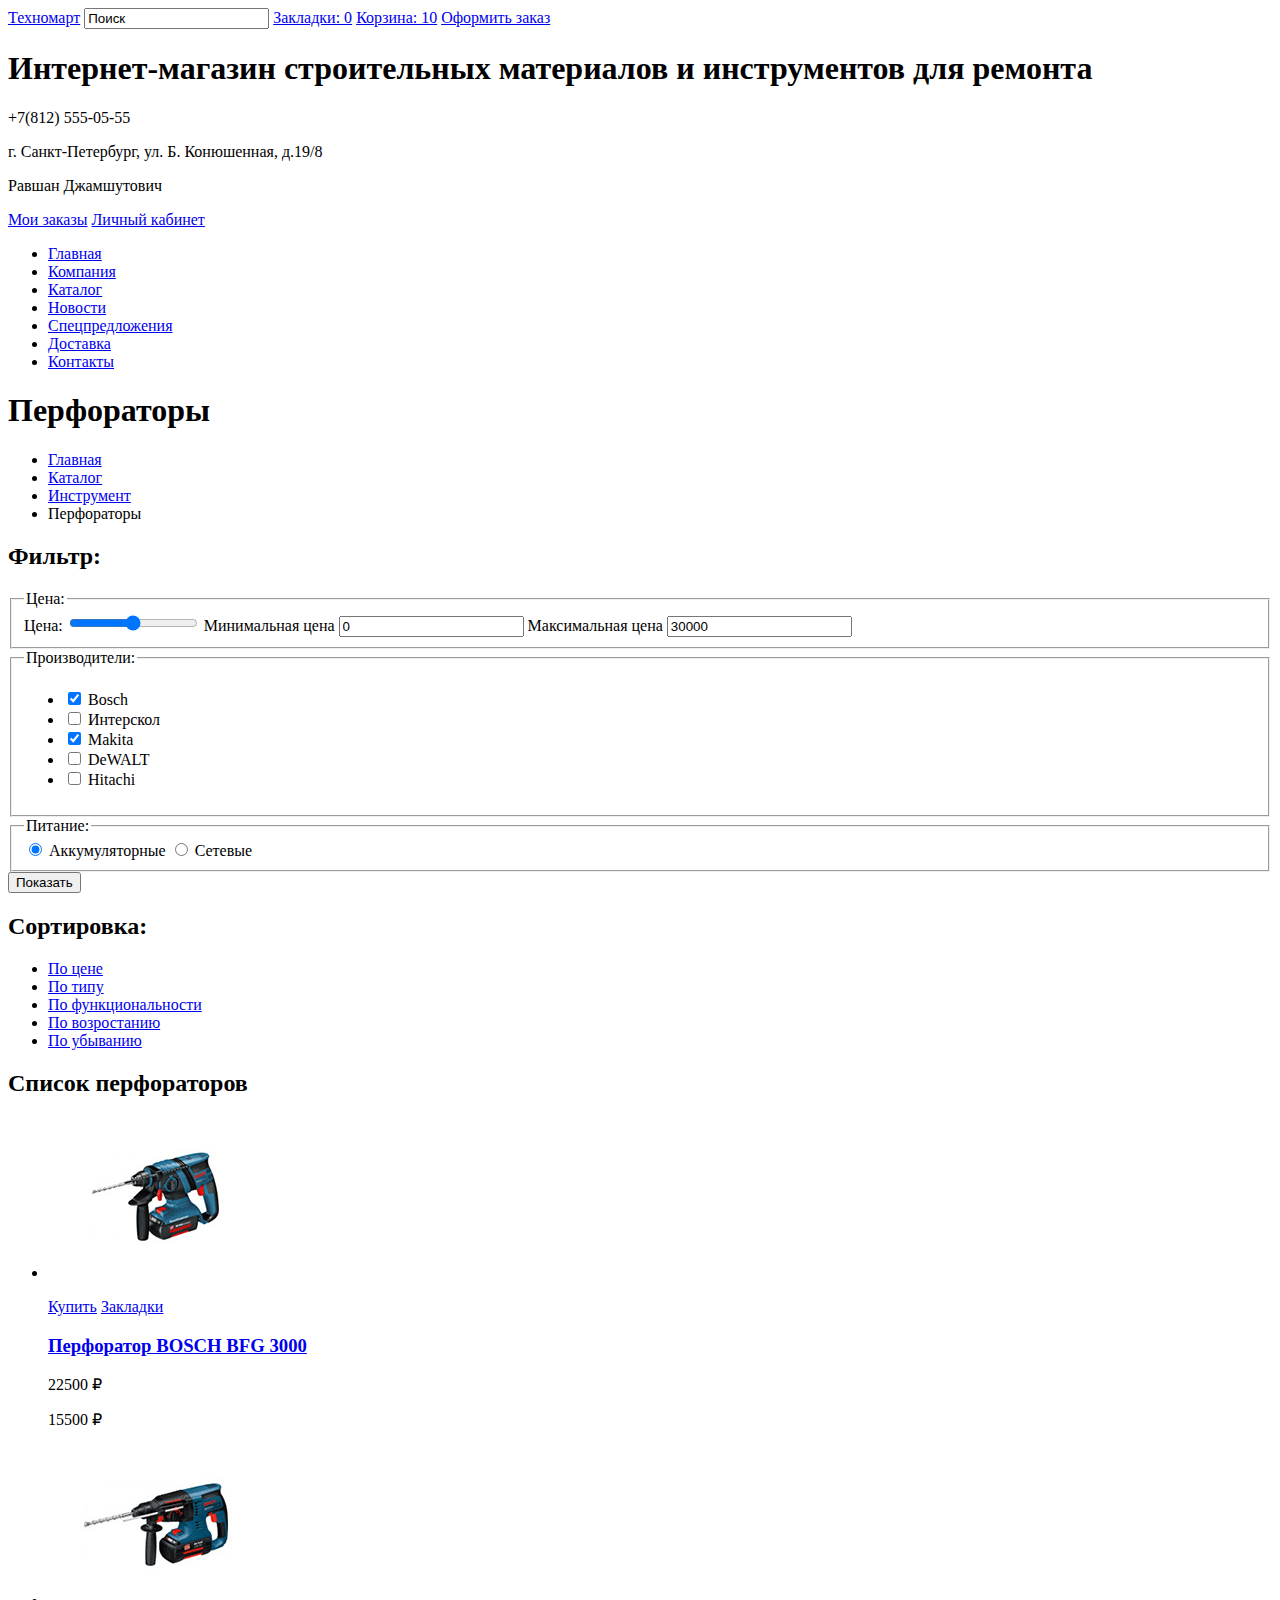
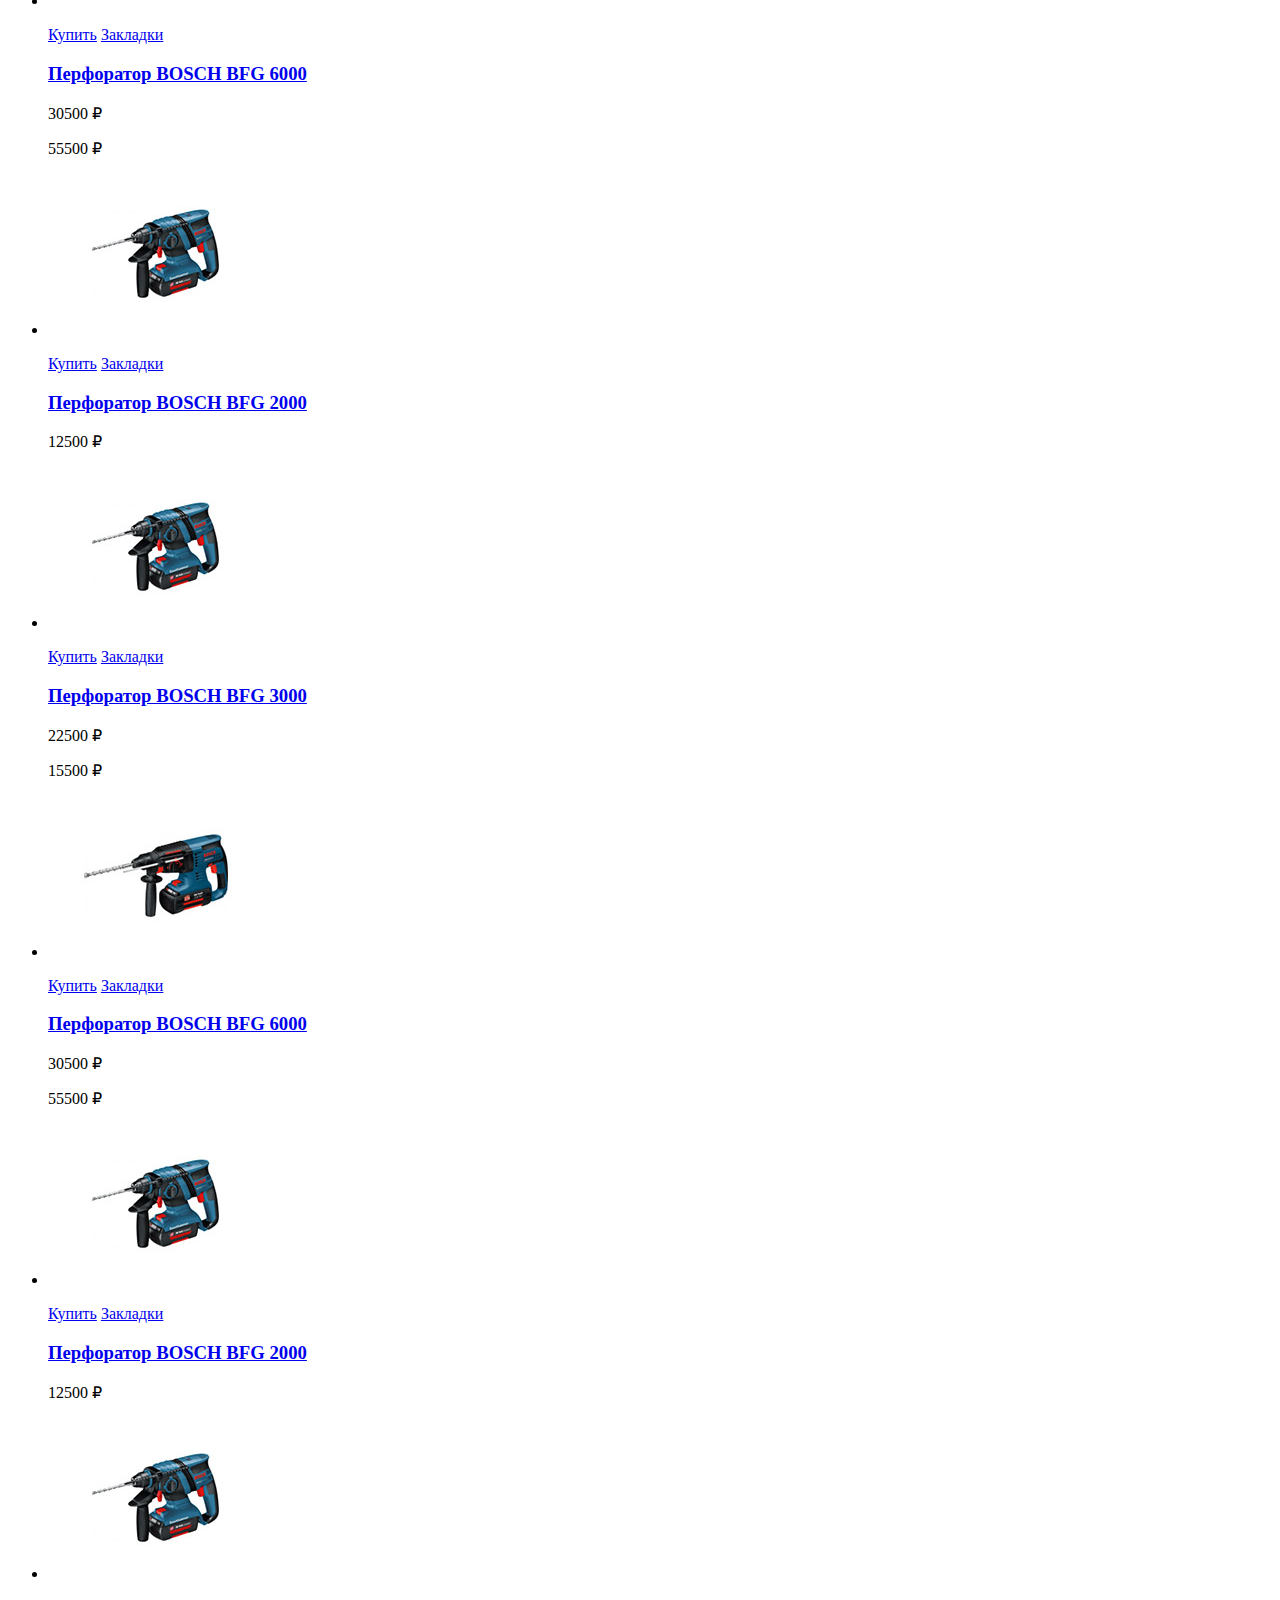
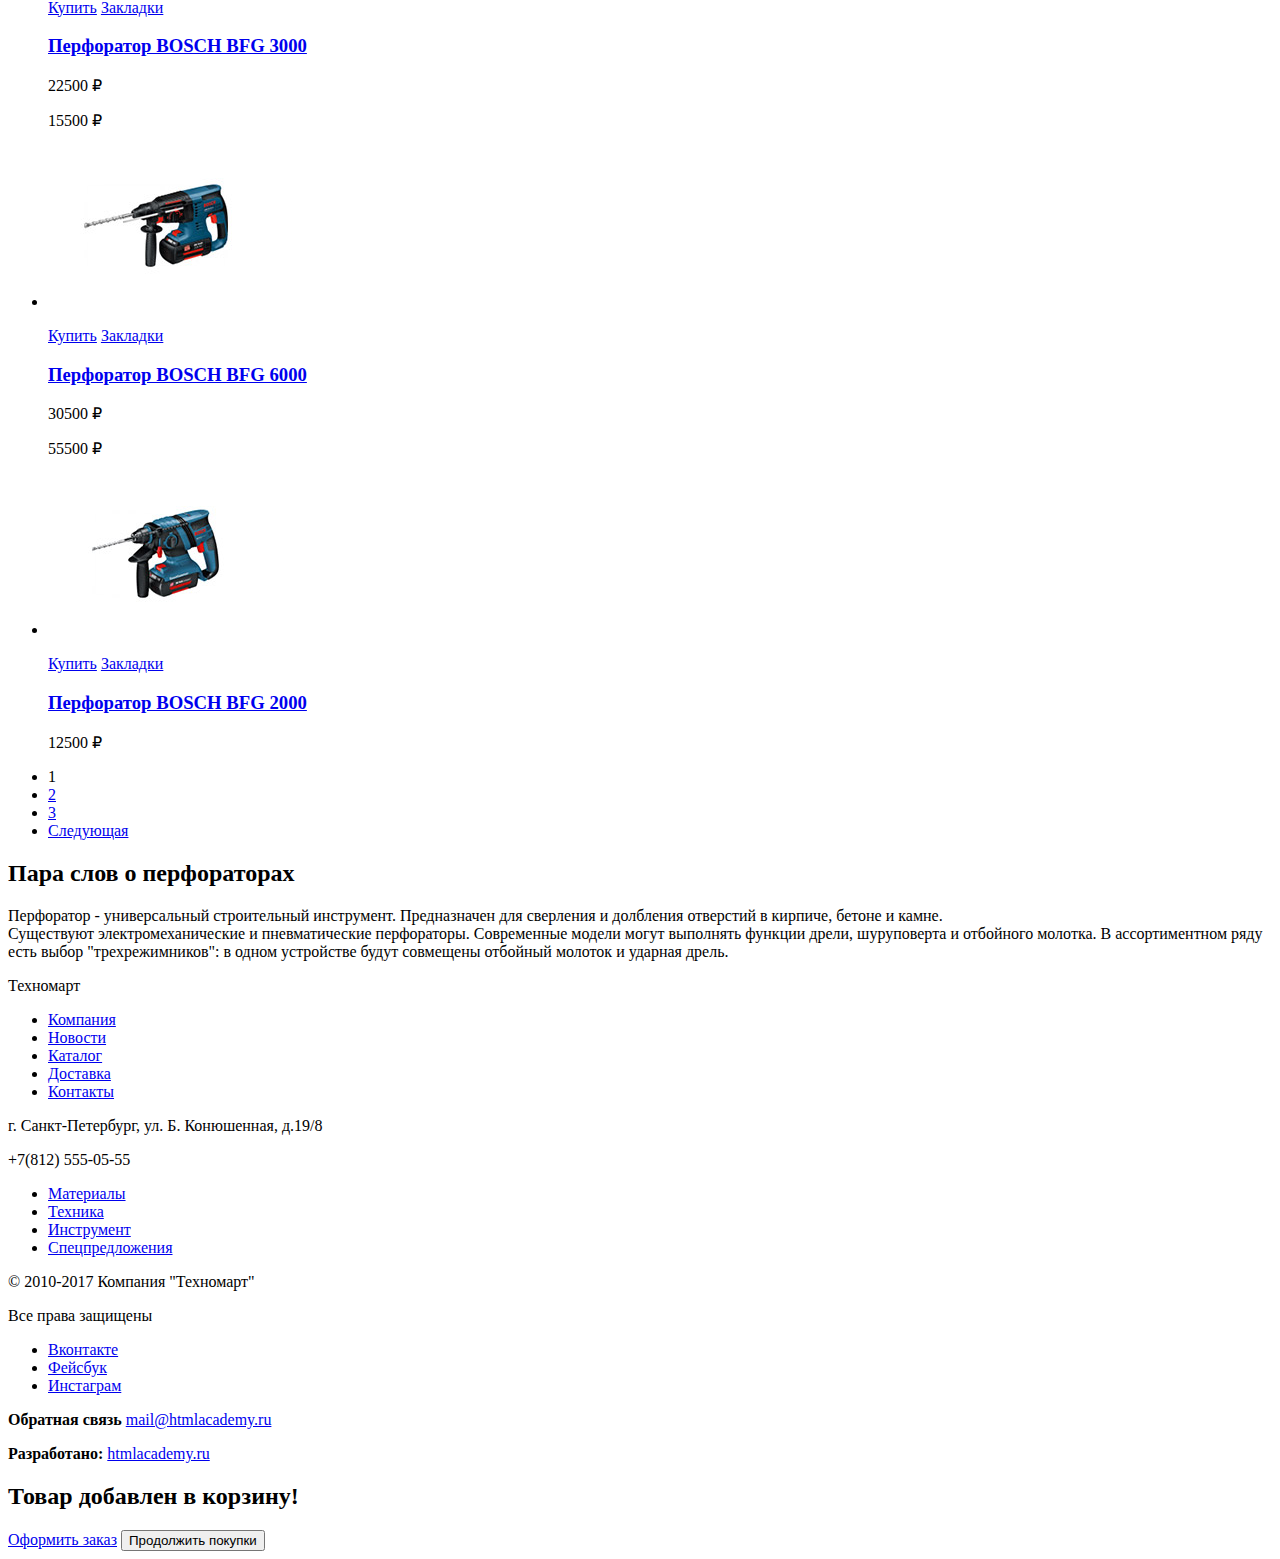
==== catalog.html @ fc5833bb "Завершение разметки Техномарта" ====
<!DOCTYPE html>
<html lang="ru">
  <head>
    <meta charset="utf-8">
    <title>Каталог товаров "Техномарт"</title>
  </head>
  <body>
  	<header class="main-header">
  		<div class="top-line">
	  		<a class="technomart-logo" href="index.html">Техномарт</a>
	  		<input type="text" name="search" value="Поиск">
	  		<a class="bookmarks-button" href="bookmarks.html">Закладки: 0</a>
	  		<a class="basket-button basket-button-active" href="basket.html">Корзина: 10</a>
	  		<a class="place-order" href="place_order.html">Оформить заказ</a>
  		</div>

  		<h1>Интернет-магазин строительных материалов и инструментов для ремонта</h1>
  		<div class="header-contacts">
  			<p class="header-contacts-telephone">+7(812) 555-05-55</p>
  			<p>г. Санкт-Петербург, ул. Б. Конюшенная, д.19/8</p>
  		</div>
  		<div class="login-active">
        <p class="header-username">Равшан Джамшутович</p>
        <a class="logout-link" href="logout.html"></a>
        <a class="my-order-link" href="my_order.html">Мои заказы</a>
        <a class="personal-area-link" href="my_account.html">Личный кабинет</a>
  		</div>

	    <nav class="main-navigation">
	        <ul class="site-navigation">
	          <li><a href="index.html">Главная</a></li>
	          <li><a href="company.html">Компания</a></li>
	          <li><a href="catalog.html">Каталог</a></li>
	          <li><a href="news.html">Новости</a></li>
	          <li><a href="specialoffer.html">Спецпредложения</a></li>
	          <li><a href="delivery.html">Доставка</a></li>
	          <li><a href="contacts.html">Контакты</a></li>
	        </ul>  
	    </nav>
    </header>	

    <main class="container">
      <h1 class="page-title">Перфораторы</h1>
      
      <ul class="breadcrumbs">
        <li><a href="index.html">Главная</a></li>
        <li><a href="catalog.html">Каталог</a></li>
        <li><a href="instuments.html">Инструмент</a></li>
        <li class="breadcrumbs-current">Перфораторы</li>
      </ul>
      <section class="filters">
        <h2>Фильтр:</h2>
        <form class="filter" method="get" action="https://echo.htmlacademy.ru">
          <fieldset>
            <legend>Цена:</legend>
            <label class="visually-hidden" for="price-range">Цена:</label>
            <input class="filter-input-range" type="range" name="price" id="price-range" min="0" max="30000" step="1000">
            <label for="price-min">Минимальная цена</label>
            <input class="visually-hidden filter-input filter-input-range" type="text" name="price-min" id="price-min" value="0">
            <label for="price-max">Максимальная цена</label>
            <input class="visually-hidden filter-input filter-input-range" type="text" name="price-max" id="price-max" value="30000">
          </fieldset>
          <fieldset>
            <legend>Производители:</legend>
            <ul>
              <li class="filter-option">
                <input class="visually-hidden filter-input filter-input-checkbox" type="checkbox" name="bosch" id="filter-bosch" checked>
                <label for="filter-bosch">Bosch</label>
              </li>
              <li class="filter-option">
                <input class="visually-hidden filter-input filter-input-checkbox" type="checkbox" name="interskol" id="filter-interskol">
                <label for="filter-bosch">Интерскол</label>
              </li>
              <li class="filter-option">
                <input class="visually-hidden filter-input filter-input-checkbox" type="checkbox" name="makita" id="filter-makita" checked>
                <label for="filter-bosch">Makita</label>
              </li>
              <li class="filter-option">
                <input class="visually-hidden filter-input filter-input-checkbox" type="checkbox" name="dewalt" id="filter-dewalt">
                <label for="filter-bosch">DeWALT</label>
              </li>
              <li class="filter-option">
                <input class="visually-hidden filter-input filter-input-checkbox" type="checkbox" name="hitachi" id="filter-hitachi">
                <label for="filter-bosch">Hitachi</label>
              </li>
            </ul>
          </fieldset>
          <fieldset>
            <legend>Питание:</legend>
            <input type="radio" name="power-supply" id="power-supply-battery" checked>
            <label for="power-supply-battery">Аккумуляторные</label>
            <input type="radio" name="power-supply" id="power-supply-mains">
            <label for="power-supply-mains">Сетевые</label>
          </fieldset>
          <button type="submit" class="filter-button button">Показать</button>
        </form>  
      </section>

      <section class="sorting">
        <h2>Сортировка:</h2>
          <ul class="sorting-list">
            <li><a class="sort-by-price" href="#">По цене</a></li>
            <li><a class="sort-by-type" href="#">По типу</a></li>
            <li><a class="sort-by-function" href="#">По функциональности</a></li>
            <li><a class="sort-low-to-high" href="#">По возростанию</a></li>
            <li><a class="sort-high-to-low" href="#">По убыванию</a></li>
          </ul>
      </section>

      <section class="catalog">
        <h2 class="visually-hidden">Список перфораторов</h2>
        <ul class="catalog-list">
          <li class="catalog-item">  
            <p class="popular-products-image">
              <img src="img/bosch_bfg_3000.jpg" width="216" height="161" alt="Перфоратор BOSCH BFG 3000">
            </p>
            <a class="addtocart-button" href="#">Купить</a>
            <a class="addtobookmark-button" href="#">Закладки</a>
            <a href="bosch_bfg_3000.html"><h3>Перфоратор BOSCH BFG 3000</h3></a>
            <p class="catalog-oldprice">22500 ₽</p>
            <p class="catalog-price">15500 ₽</p>    
          </li>
          <li class="catalog-item">
            <p class="popular-products-image">
              <img src="img/bosch_bfg_6000.jpg" width="216" height="161" alt="Перфоратор BOSCH BFG 6000">
            </p>
            <a class="addtocart-button" href="#">Купить</a>
            <a class="addtobookmark-button" href="#">Закладки</a>
            <a href="bosch_bfg_6000.html"><h3>Перфоратор BOSCH BFG 6000</h3></a>
            <p class="catalog-oldprice">30500 ₽</p>
            <p class="catalog-price">55500 ₽</p>
          </li>
          <li class="catalog-item">
            <p class="popular-products-image">
              <img src="img/bosch_bfg_2000.jpg" width="216" height="161" alt="Перфоратор BOSCH BFG 2000">
            </p>
            <a class="addtocart-button" href="#">Купить</a>
            <a class="addtobookmark-button" href="#">Закладки</a>
            <a href="bosch_bfg_2000.html"><h3>Перфоратор BOSCH BFG 2000</h3></a>
            <p class="catalog-price">12500 ₽</p>
          </li>
          <li class="catalog-item">  
            <p class="popular-products-image">
              <img src="img/bosch_bfg_3000.jpg" width="216" height="161" alt="Перфоратор BOSCH BFG 3000">
            </p>
            <a class="addtocart-button" href="#">Купить</a>
            <a class="addtobookmark-button" href="#">Закладки</a>
            <a href="bosch_bfg_3000.html"><h3>Перфоратор BOSCH BFG 3000</h3></a>
            <p class="catalog-oldprice">22500 ₽</p>
            <p class="catalog-price">15500 ₽</p>    
          </li>
          <li class="catalog-item">
            <p class="popular-products-image">
              <img src="img/bosch_bfg_6000.jpg" width="216" height="161" alt="Перфоратор BOSCH BFG 6000">
            </p>
            <a class="addtocart-button" href="#">Купить</a>
            <a class="addtobookmark-button" href="#">Закладки</a>
            <a href="bosch_bfg_6000.html"><h3>Перфоратор BOSCH BFG 6000</h3></a>
            <p class="catalog-oldprice">30500 ₽</p>
            <p class="catalog-price">55500 ₽</p>
          </li>
          <li class="catalog-item">
            <p class="popular-products-image">
              <img src="img/bosch_bfg_2000.jpg" width="216" height="161" alt="Перфоратор BOSCH BFG 2000">
            </p>
            <a class="addtocart-button" href="#">Купить</a>
            <a class="addtobookmark-button" href="#">Закладки</a>
            <a href="bosch_bfg_2000.html"><h3>Перфоратор BOSCH BFG 2000</h3></a>
            <p class="catalog-price">12500 ₽</p>
          </li>
          <li class="catalog-item">  
            <p class="popular-products-image">
              <img src="img/bosch_bfg_3000.jpg" width="216" height="161" alt="Перфоратор BOSCH BFG 3000">
            </p>
            <a class="addtocart-button" href="#">Купить</a>
            <a class="addtobookmark-button" href="#">Закладки</a>
            <a href="bosch_bfg_3000.html"><h3>Перфоратор BOSCH BFG 3000</h3></a>
            <p class="catalog-oldprice">22500 ₽</p>
            <p class="catalog-price">15500 ₽</p>    
          </li>
          <li class="catalog-item">
            <p class="popular-products-image">
              <img src="img/bosch_bfg_6000.jpg" width="216" height="161" alt="Перфоратор BOSCH BFG 6000">
            </p>
            <a class="addtocart-button" href="#">Купить</a>
            <a class="addtobookmark-button" href="#">Закладки</a>
            <a href="bosch_bfg_6000.html"><h3>Перфоратор BOSCH BFG 6000</h3></a>
            <p class="catalog-oldprice">30500 ₽</p>
            <p class="catalog-price">55500 ₽</p>
          </li>
          <li class="catalog-item">
            <p class="popular-products-image">
              <img src="img/bosch_bfg_2000.jpg" width="216" height="161" alt="Перфоратор BOSCH BFG 2000">
            </p>
            <a class="addtocart-button" href="#">Купить</a>
            <a class="addtobookmark-button" href="#">Закладки</a>
            <a href="bosch_bfg_2000.html"><h3>Перфоратор BOSCH BFG 2000</h3></a>
            <p class="catalog-price">12500 ₽</p>
          </li>
        </ul>
        <ul class="pagination-list">
          <li class="pagination-item pagination-item-current">1</li>
          <li class="pagination-item"><a href="#">2</a></li>
          <li class="pagination-item"><a href="#">3</a></li>
          <li class="pagination-item"><a href="#">Следующая</a></li>
        </ul>
      </section>
      <div class="perforators-about">
        <h2>Пара слов о перфораторах</h2>
        <p>Перфоратор - универсальный строительный инструмент. Предназначен для сверления и долбления отверстий в кирпиче, бетоне и камне.<br>
        Существуют электромеханические и пневматические перфораторы. Современные модели могут выполнять функции дрели, шуруповерта и отбойного молотка. В ассортиментном ряду есть выбор "трехрежимников": в одном устройстве будут совмещены отбойный молоток и ударная дрель.</p>
      </div>
    </main>
        <footer class="main-footer">
      <div class="footer-top-line">
        <p class="technomart-footer-logo">Техномарт</p>
          <nav class="footer-navigation">
            <ul>
              <li><a href="company.html">Компания</a></li>
              <li><a href="news.html">Новости</a></li>
              <li><a href="catalog.html">Каталог</a></li>
              <li><a href="delivery.html">Доставка</a></li>
              <li><a href="contacts.html">Контакты</a></li>
            </ul>  
        </nav>
    </div>
    <div class="footer-middle-line">
      <p>г. Санкт-Петербург, ул. Б. Конюшенная, д.19/8</p>
      <p>+7(812) 555-05-55</p>
      <ul class="promo-block-navigation">
        <li><a href="materials.html">Материалы</a></li>
        <li><a href="technics.html">Техника</a></li>
        <li><a href="instruments.html">Инструмент</a></li>
        <li><a href="specialoffer.html">Спецпредложения</a></li>
      </ul>
    </div>
    <div class="footer-bottom-line">
        <div class="footer-copyright">
          <p>© 2010-2017 Компания "Техномарт"</p>
          <p>Все права защищены</p>
        </div>
        <div class="footer-social">
          <ul>
            <li><a class="social-button" href="#">Вконтакте</a></li>
            <li><a class="social-button" href="#">Фейсбук</a></li>
            <li><a class="social-button" href="#">Инстаграм</a></li>
          </ul>
        </div>
        <p class="footer-feedback">
          <b>Обратная связь</b>
          <a class="button" href="https://htmlacademy.ru">mail@htmlacademy.ru</a>
        </p>
        <p class="footer-copyright">
          <b>Разработано:</b> 
          <a class="button" href="https://htmlacademy.ru">htmlacademy.ru</a>
        </p>  
        </div>
    </footer>

    <section class="modal modal-cart-add">
      <h2 class="addtocart-header">Товар добавлен в корзину!</h2>
      <a class="place-order-link" href="place_order.html">Оформить заказ</a>
      <button class="modal-close-button button" type="submit">Продолжить покупки</button>
    </section>
  </body>
</html>
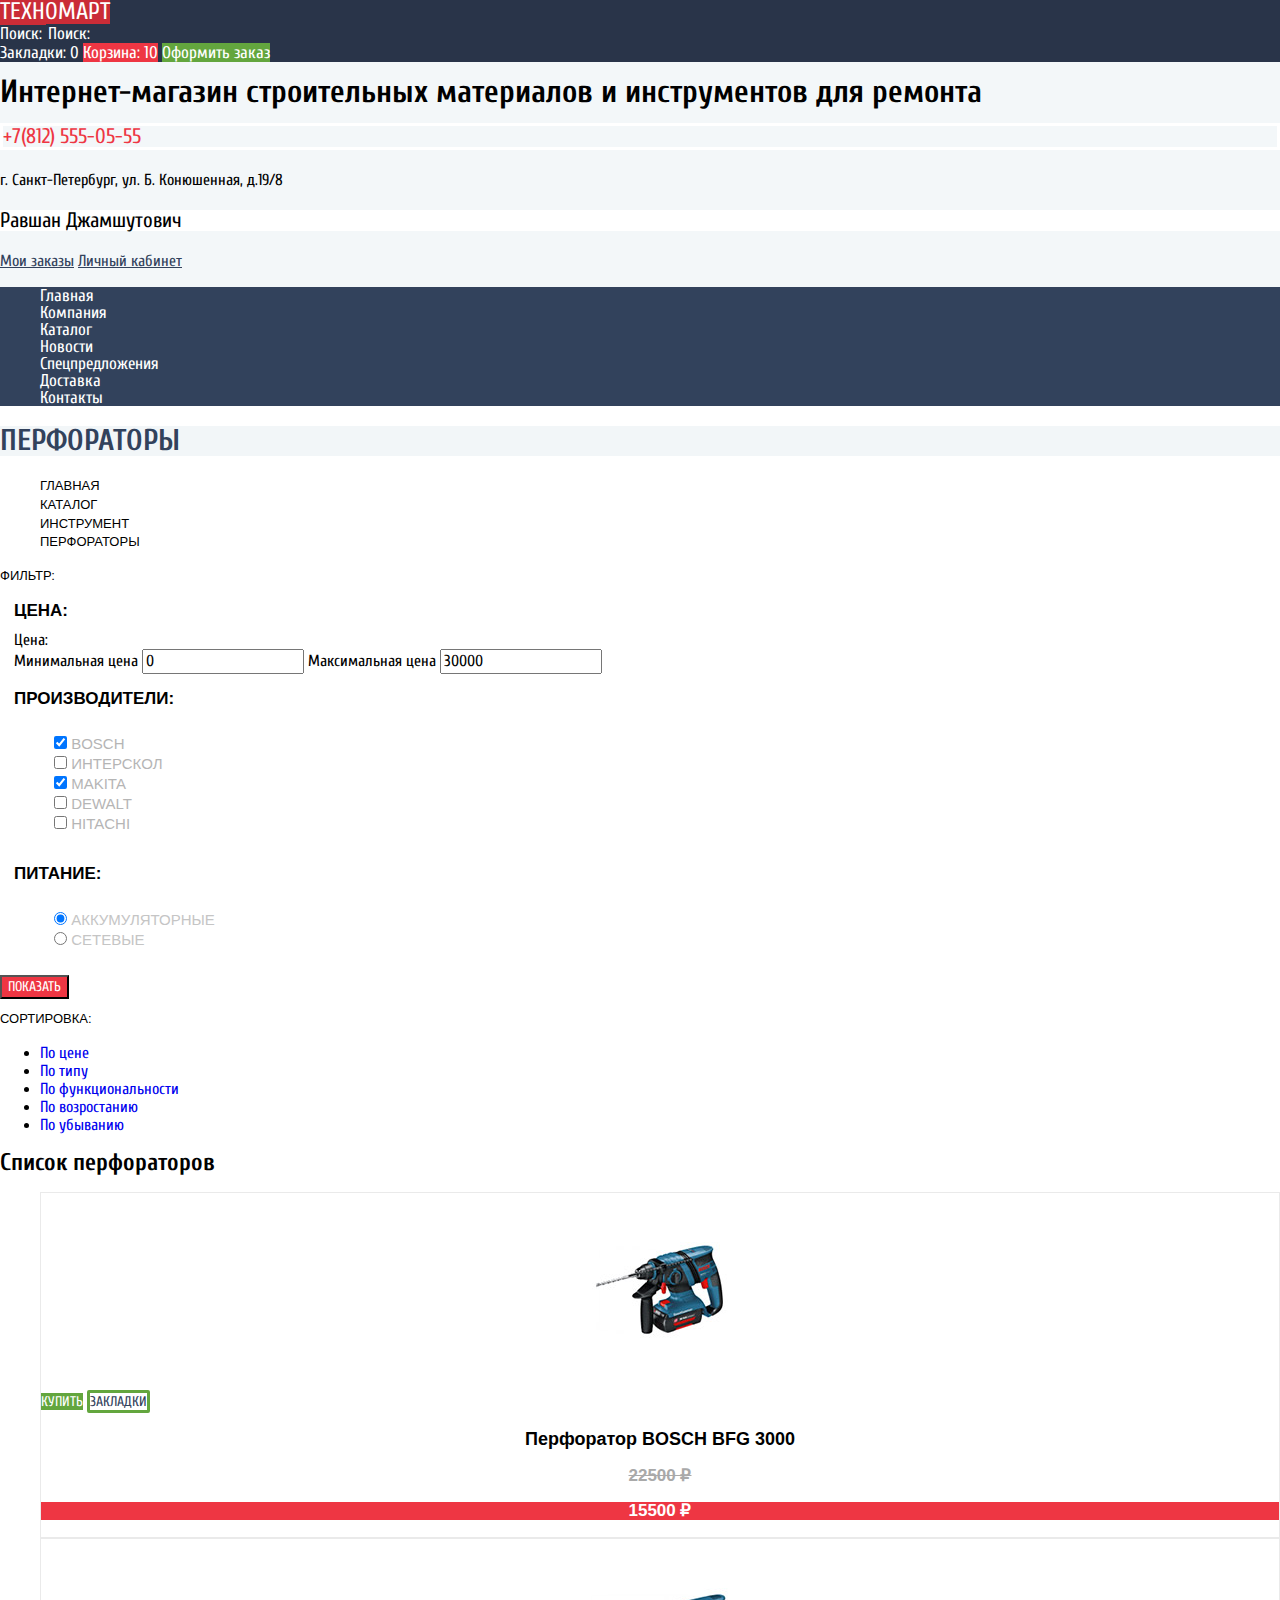
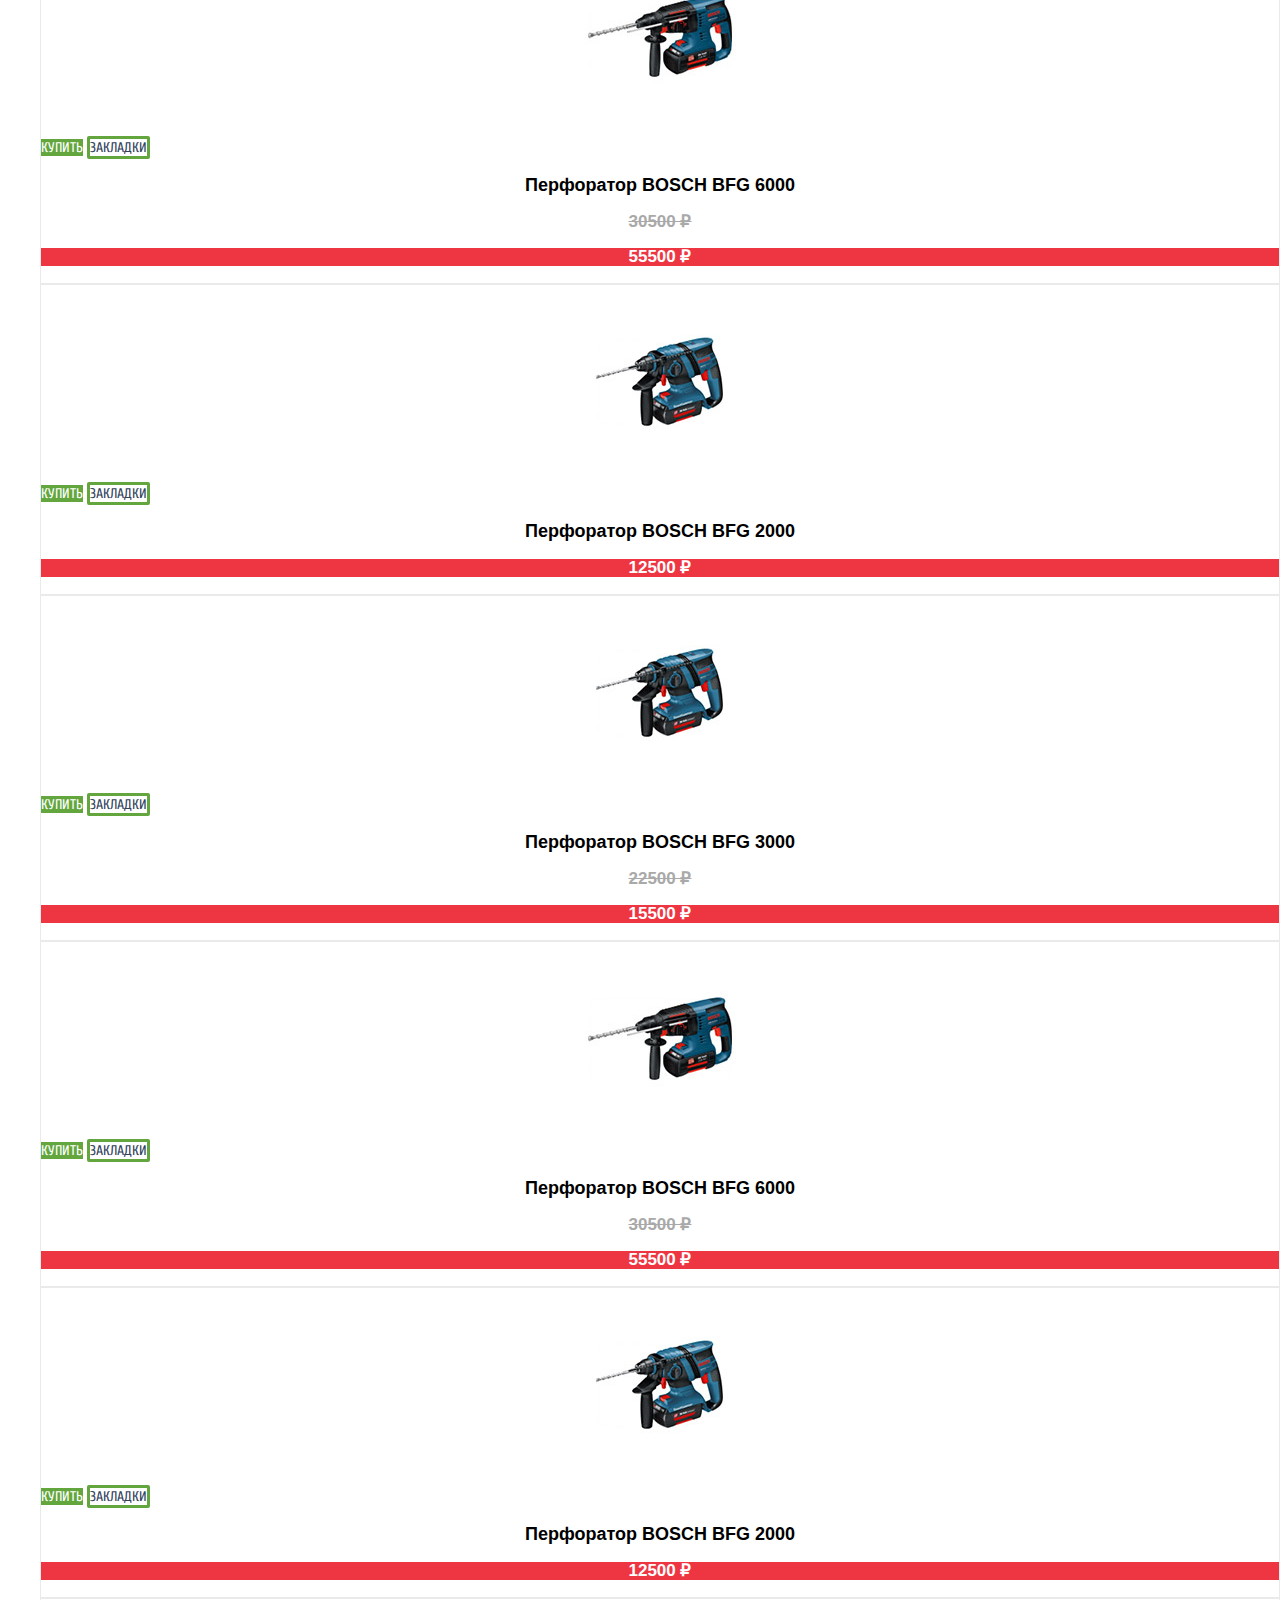
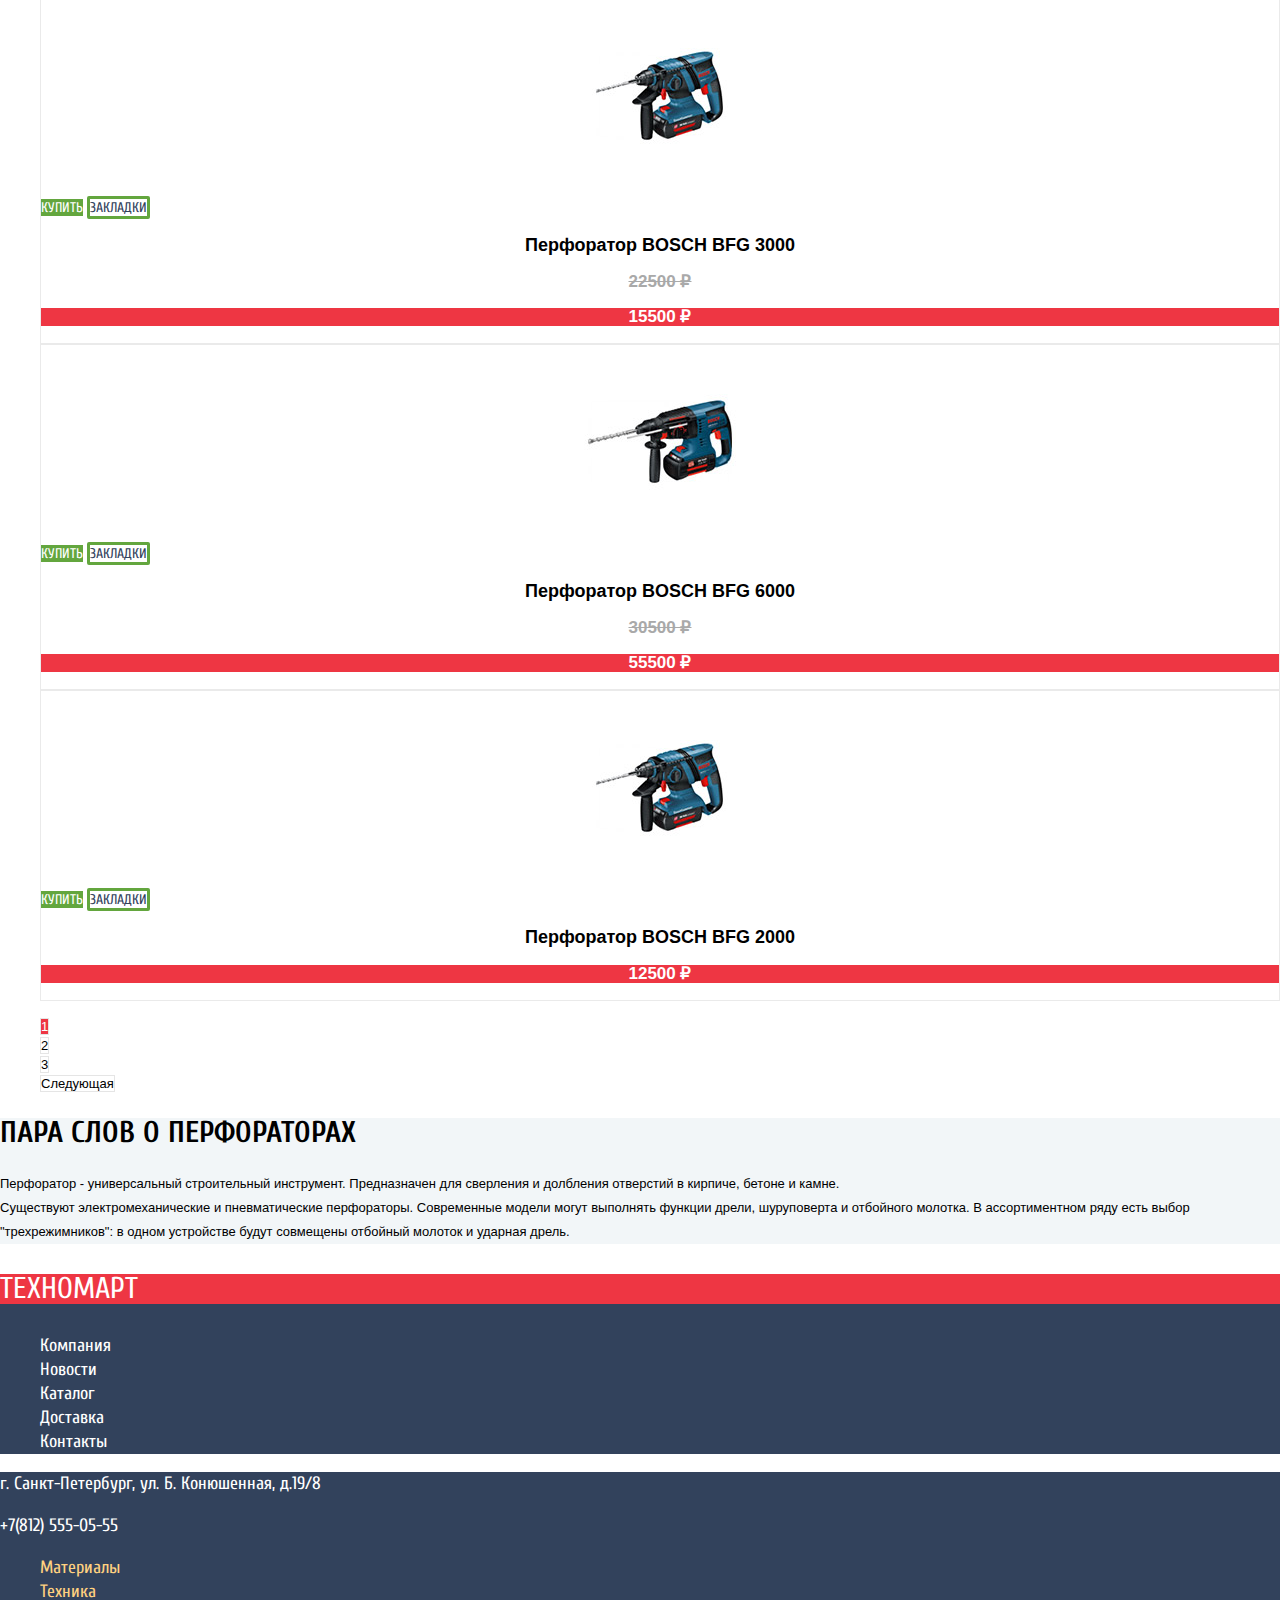
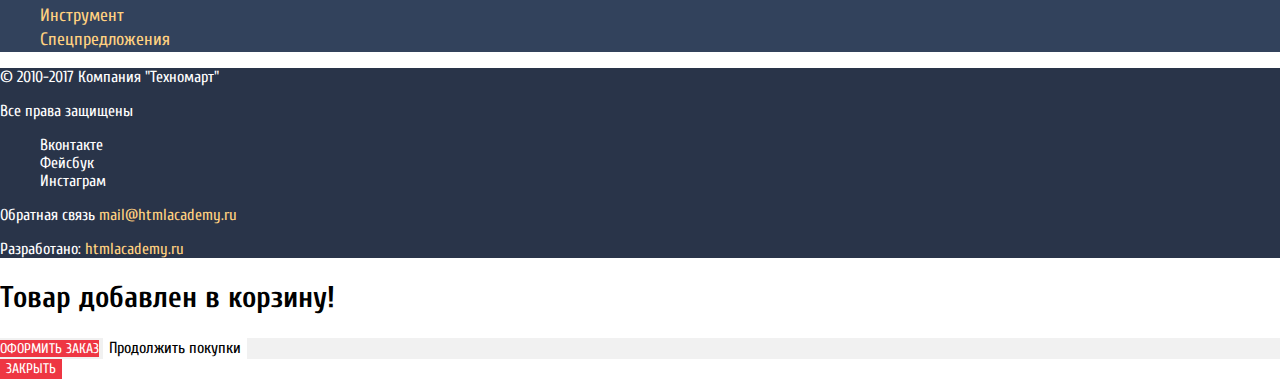
==== commit 855631b0: "Базовая стилизация Техномарта" ====
--- a/catalog.html
+++ b/catalog.html
@@ -3,12 +3,19 @@
   <head>
     <meta charset="utf-8">
     <title>Каталог товаров "Техномарт"</title>
+    <link href="https://fonts.googleapis.com/css?family=Cuprum:400,400i,700&amp;subset=cyrillic" rel="stylesheet">
+    <link href="https://fonts.googleapis.com/css?family=PT+Sans:400,700&amp;subset=cyrillic" rel="stylesheet">
+    <link href="css/normalize.css" rel="stylesheet">
+    <link href="css/style.css" rel="stylesheet">
   </head>
   <body>
   	<header class="main-header">
   		<div class="top-line">
 	  		<a class="technomart-logo" href="index.html">Техномарт</a>
-	  		<input type="text" name="search" value="Поиск">
+	  		<form class="search-form">
+          <label class="visually-hidden" for="site-search">Поиск:</label>
+          <input type="search" name="search" id="site-search" value="Поиск:"> 
+        </form>
 	  		<a class="bookmarks-button" href="bookmarks.html">Закладки: 0</a>
 	  		<a class="basket-button basket-button-active" href="basket.html">Корзина: 10</a>
 	  		<a class="place-order" href="place_order.html">Оформить заказ</a>
@@ -54,7 +61,8 @@
           <fieldset>
             <legend>Цена:</legend>
             <label class="visually-hidden" for="price-range">Цена:</label>
-            <input class="filter-input-range" type="range" name="price" id="price-range" min="0" max="30000" step="1000">
+            <div class="minimal-price"></div>
+            <div class="maximum-price"></div>
             <label for="price-min">Минимальная цена</label>
             <input class="visually-hidden filter-input filter-input-range" type="text" name="price-min" id="price-min" value="0">
             <label for="price-max">Максимальная цена</label>
@@ -69,28 +77,34 @@
               </li>
               <li class="filter-option">
                 <input class="visually-hidden filter-input filter-input-checkbox" type="checkbox" name="interskol" id="filter-interskol">
-                <label for="filter-bosch">Интерскол</label>
+                <label for="filter-interskol">Интерскол</label>
               </li>
               <li class="filter-option">
                 <input class="visually-hidden filter-input filter-input-checkbox" type="checkbox" name="makita" id="filter-makita" checked>
-                <label for="filter-bosch">Makita</label>
+                <label for="filter-makita">Makita</label>
               </li>
               <li class="filter-option">
                 <input class="visually-hidden filter-input filter-input-checkbox" type="checkbox" name="dewalt" id="filter-dewalt">
-                <label for="filter-bosch">DeWALT</label>
+                <label for="filter-dewalt">DeWALT</label>
               </li>
               <li class="filter-option">
                 <input class="visually-hidden filter-input filter-input-checkbox" type="checkbox" name="hitachi" id="filter-hitachi">
-                <label for="filter-bosch">Hitachi</label>
+                <label for="filter-hitachi ">Hitachi</label>
               </li>
             </ul>
           </fieldset>
           <fieldset>
             <legend>Питание:</legend>
-            <input type="radio" name="power-supply" id="power-supply-battery" checked>
-            <label for="power-supply-battery">Аккумуляторные</label>
-            <input type="radio" name="power-supply" id="power-supply-mains">
-            <label for="power-supply-mains">Сетевые</label>
+            <ul>
+              <li>
+                <input class="filter-input-radio" type="radio" name="power-supply" id="power-supply-battery" checked>
+                <label for="power-supply-battery">Аккумуляторные</label>
+              </li>
+              <li>
+                <input class="filter-input-radio" type="radio" name="power-supply" id="power-supply-mains">
+                <label for="power-supply-mains">Сетевые</label>
+              </li>
+            </ul>
           </fieldset>
           <button type="submit" class="filter-button button">Показать</button>
         </form>  
@@ -199,7 +213,7 @@
           </li>
         </ul>
         <ul class="pagination-list">
-          <li class="pagination-item pagination-item-current">1</li>
+          <li class="pagination-item pagination-item-current"><a>1</a></li>
           <li class="pagination-item"><a href="#">2</a></li>
           <li class="pagination-item"><a href="#">3</a></li>
           <li class="pagination-item"><a href="#">Следующая</a></li>
@@ -248,19 +262,22 @@
         </div>
         <p class="footer-feedback">
           <b>Обратная связь</b>
-          <a class="button" href="https://htmlacademy.ru">mail@htmlacademy.ru</a>
+          <a href="https://htmlacademy.ru">mail@htmlacademy.ru</a>
         </p>
         <p class="footer-copyright">
           <b>Разработано:</b> 
-          <a class="button" href="https://htmlacademy.ru">htmlacademy.ru</a>
+          <a href="https://htmlacademy.ru">htmlacademy.ru</a>
         </p>  
         </div>
     </footer>
 
     <section class="modal modal-cart-add">
       <h2 class="addtocart-header">Товар добавлен в корзину!</h2>
-      <a class="place-order-link" href="place_order.html">Оформить заказ</a>
-      <button class="modal-close-button button" type="submit">Продолжить покупки</button>
+      <div class="bottom-line-modal">
+        <a class="button place-order-link" href="place_order.html">Оформить заказ</a>
+        <button type="submit">Продолжить покупки</button>
+      </div>
+      <button class="modal-close-button button" type="button">Закрыть</button>
     </section>
   </body>
 </html>
--- a/css/style.css
+++ b/css/style.css
@@ -0,0 +1,740 @@
+body {
+	margin: 0;
+  	padding: 0;
+
+  	font-family: "Cuprum", Arial, sans-serif;
+  	font-size: 16px;
+  	line-height: 18px;
+  	font-weight: 400;
+  	color: #000000;
+
+  	background-color: #ffffff;
+}
+
+a {
+  	text-decoration: none;
+}
+
+/*header*/
+
+.main-header {
+	color: #000000;
+
+  	background-color: #f3f7f9;
+}
+
+.top-line,
+.top-line input {
+	font-size: 17px;
+	line-height: 18px;
+	color: #ffffff;
+
+  	background-color: #293449;
+}
+
+.top-line input {
+	border: none;
+}
+
+.top-line a {
+	color: #ffffff;
+}
+
+.top-line input:hover,
+.bookmarks-button:hover,
+.basket-button:hover {
+	color: #ffffff;
+  	background-color: #212a3a;
+}
+
+.top-line input:focus {
+	color: #000000;
+  	background-color: #ffffff;
+  	border: none;
+}
+
+.bookmarks-button:focus,
+.basket-button:focus {
+	color: rgba(255, 255, 255, 0.6);
+  	background-color: #161d29;
+}
+
+.technomart-logo {
+	font-size: 24px;
+	line-height: 24px;
+	text-align: center;
+	vertical-align: middle;
+	color: #ffffff;
+	text-transform: uppercase;
+  	background-color: #ee3643;
+}
+
+.technomart-logo:hover {
+	color: #ffffff;
+  	background-color: #ca2c37;
+}
+
+.technomart-logo:focus {
+	color: #ffffff;
+  	background-color: #ba2732;
+}
+
+.basket-button-active {
+	color: #ffffff;
+  	background-color: #ee3643;
+}
+
+.place-order {
+	color: #ffffff;
+  	background-color: #63a63e;
+}
+
+.place-order:hover {
+	color: #ffffff;
+  	background-color: #5fbb2d;
+}
+
+.place-order:focus {
+	color: rgba(255, 255, 255, 0.5);
+  	background-color: #518534;
+}
+
+.header-h1 {
+	color: #ee3643;
+	font-style: italic;
+	font-size: 16px;
+	line-height: 23px;
+	font-weight: 400;
+}
+
+.header-contacts-telephone {
+	color: #ee3643;
+	font-size: 21px;
+	line-height: 21px;
+	font-weight: 400;
+
+	border: 3px solid #ffffff;
+}
+
+.header-contacts-adress {
+	color: #32425c;
+	font-size: 14px;
+	line-height: 24px;
+	font-weight: 400;
+}
+
+.site-navigation,
+.user-navigation,
+.promo-block-list,
+.popular-products-list,
+.catalog-list,
+.services-list,
+.services-cards,
+.popular-manufacturers-list,
+.footer-navigation ul,
+.promo-block-navigation,
+.footer-social ul,
+.pagination-list {
+	list-style: none;
+}
+
+.user-navigation a {
+	color: #000000;
+	font-size: 21px;
+	line-height: 21px;
+	font-weight: 400;
+
+	background-color: #ffffff;
+}
+
+.user-navigation a:hover {
+	color: #ee3643;
+}
+
+.user-navigation a:focus {
+	color: rgba(0, 0, 0, 0.3);
+}
+
+.login-active p {
+	color: #000000;
+	font-size: 21px;
+	line-height: 21px;
+	font-weight: 400;
+
+	background-color: #ffffff;
+}
+
+.login-active p:focus {
+	color: rgba(0, 0, 0, 0.3);
+}
+
+.login-active a {
+	font: inherit;
+	text-decoration: underline;
+	color: #32425c;
+}
+
+.login-active a:hover {
+	color: #ee3643;
+}
+
+.login-active a:focus {
+	color: rgba(238, 54, 67, 0.3);
+}
+
+.main-navigation {
+  	font-size: 17px;
+  	line-height: 17px;
+  	color: #ffffff;
+
+  	background-color: #32425c;
+}
+
+.site-navigation a {
+	color: #ffffff;
+}
+
+.site-navigation a:hover {
+	color: #ffffff;
+
+  	background-color: #293449;
+}
+
+.site-navigation a:focus {
+	color: rgba(255, 255, 255, 0.5);
+
+  	background-color: #273349;
+}
+
+/*index.html main*/
+.promo-block-item h3 {
+	font-size: 24px;
+  	line-height: 30px;
+  	color: #ffffff;
+}
+
+.promo-block-item a {
+	font-size: 14px;
+  	line-height: 18px;
+  	text-transform: uppercase;
+  	color: #ffffff;
+
+  	background-color: rgba(0, 0, 0, 0.1);
+}
+
+.promo-block-item a:hover {
+	color: #ffffff;
+
+  	background-color: rgba(0, 0, 0, 0.2);
+}
+
+.promo-block-item a:focus {
+	color: #ffffff;
+
+  	background-color: rgba(0, 0, 0, 0.3);
+}
+
+.promo-block-item:nth-child(1) {
+	color: #ffffff;
+
+  	background-color: #ffbf47;
+}
+
+.promo-block-item:nth-child(2) {
+	color: #ffffff;
+
+  	background-color: #3bbce3;
+}
+
+.promo-block-item:nth-child(3) {
+	color: #ffffff;
+
+  	background-color: #dc91d8;
+}
+
+.promo-block-item:nth-child(4) {
+	color: #ffffff;
+
+  	background-color: #8ed78f;
+}
+
+.promo-block-item:nth-child(5) {
+	color: #ffffff;
+
+  	background-color: #ffc047;
+}
+
+
+.promo-block-slider h3 {
+	font-size: 36px;
+  	line-height: 36px;
+  	text-transform: uppercase;
+  	color: #ffffff;
+
+  	background-color: #32425c;
+}
+
+.promo-block-slider p {
+	font-size: 18px;
+  	line-height: 24px;
+  	color: #ffffff;
+
+  	background-color: #32425c;
+}
+
+.promo-block-slider a:hover {
+	color: #ffffff;
+
+  	background-color: #ca2c37;
+}
+
+.promo-block-slider a:focus {
+	color: #ffffff;
+
+  	background-color: #ba2732;
+}
+
+.button {
+	font-size: 14px;
+  	line-height: 18px;
+  	text-align: center;
+  	vertical-align: middle;
+  	color: #ffffff;
+  	text-transform: uppercase;
+
+  	background-color: #ee3643;
+}
+
+.catalog-item {
+	border: 1px solid #eaeaea;
+}
+
+.popular-products h2,
+.popular-manufacturers h2 {
+	font-size: 30px;
+  	line-height: 30px;
+  	color: #32425c;
+  	text-transform: uppercase;
+}
+
+.catalog-item h3 {
+	font-family: "PTSans", Arial, sans-serif;
+  	font-size: 18px;
+  	line-height: 20px;
+  	font-weight: 700;
+  	text-align: center;
+  	color: #000000;
+}
+
+.catalog-item p {
+	font-family: "PTSans", Arial, sans-serif;
+  	font-size: 17px;
+  	line-height: 18px;
+  	font-weight: 700;
+  	text-align: center;
+}
+
+.catalog-oldprice {
+	color: #a9a9a9;
+	text-decoration: line-through;
+}
+
+.catalog-price {
+	color: #ffffff;
+
+	background-color: #ee3643;
+}
+
+.addtocart-button {
+	font-size: 14px;
+  	line-height: 18px;
+  	color: #ffffff;
+  	text-transform: uppercase;
+
+  	background-color: #63a63e;
+}
+
+.addtocart-button:hover {
+	color: #ffffff;
+
+	background-color: #5fbb2d;
+}
+
+.addtocart-button:focus {
+	color: #ffffff;
+
+	background-color: #518534;
+}
+
+.addtobookmark-button {
+	font-size: 14px;
+  	line-height: 18px;
+  	color: #32425c;
+  	text-transform: uppercase;
+
+  	border: 3px solid #63a63e;
+  	border-radius: 2px;
+
+  	background-color: #ffffff;
+}
+
+.addtobookmark-button:hover {
+	color: #32425c;
+
+	border: 3px solid #32425c;
+  	border-radius: 2px;
+  	
+  	background-color: #ffffff;
+}
+
+.addtobookmark-button:focus {
+	color: rgba(50, 66, 92, 0.3);
+
+	border: 3px solid rgba(50, 66, 92, 0.3);
+  	border-radius: 2px;
+  	
+  	background-color: #ffffff;
+}
+
+
+.popular-manufacturers-top,
+.services {
+	color: #000000;
+
+  	background-color: #f3f7f9;
+}
+
+.popular-manufacturers-item a{
+	border: 1px solid #eaeaea;
+}
+
+.popular-manufacturers-item a:hover{
+	box-shadow: 0px 10px 25px 0px rgba(41, 52, 73, 0.5); 
+}
+
+.popular-manufacturers-item a:focus{
+	opacity: 0.3;
+	box-shadow: 0px 4px 10px 0px rgba(41, 52, 73, 0.5); 
+}
+
+.services h2{
+	font-size: 30px;
+  	line-height: 30px;
+  	color: #000000;
+  	text-transform: uppercase;
+}
+
+.services p{
+	font-family: "PTSans", Arial, sans-serif;
+	font-size: 13px;
+  	line-height: 24px;
+  	font-weight: 400;
+  	color: #000000;
+}
+
+.services-list li{
+	font-size: 13px;
+  	line-height: 24px;
+  	font-weight: 700;
+  	color: #ffffff;
+
+  	background-color: #32425c;
+}
+
+.services-list li:hover{
+  	color: #ffffff;
+
+  	background-color: #293449;
+}
+
+.services-list li:active{
+  	color: #32425c;
+
+  	background-color: #ffffff;
+}
+
+.services-cards h4{
+	font-size: 36px;
+  	line-height: 36px;
+  	color: #32425c;
+  	text-transform: uppercase;
+}
+
+.technomart-about h2{
+	font-size: 30px;
+  	line-height: 30px;
+  	color: #000000;
+  	text-transform: uppercase;
+}
+
+.technomart-about-text p{
+	font-family: "PTSans", Arial, sans-serif;
+	font-size: 13px;
+  	line-height: 24px;
+  	font-weight: 400;
+  	color: #000000;
+}
+
+.technomart-about-list li{
+	font-size: 18px;
+  	line-height: 20px;
+  	color: #000000;
+}
+
+.main-contacts h2{
+	font-size: 30px;
+  	line-height: 30px;
+  	color: #000000;
+  	text-transform: uppercase;
+}
+
+.main-contacts p{
+	font-family: "PTSans", Arial, sans-serif;
+	font-size: 13px;
+  	line-height: 24px;
+  	font-weight: 400;
+  	color: #000000;
+}
+
+/*catalog.html main*/
+
+.breadcrumbs {
+  	list-style: none;
+}
+
+.breadcrumbs a,
+.breadcrumbs-current,
+.filters h2, 
+.sorting h2 {
+	font-family: "PTSans", Arial, sans-serif;
+	font-size: 13px;
+	line-height: 18px;
+	font-weight: 400;
+	text-transform: uppercase;
+  	color: #000000;
+}
+
+.page-title {
+	font-size: 30px;
+	line-height: 30px;
+	text-transform: uppercase;
+  	color: #32425c;
+
+  	background-color: #f2f6f8;
+}
+
+.filter legend {
+	font-family: "PTSans", Arial, sans-serif;
+	font-size: 17px;
+	line-height: 30px;
+	font-weight: 700;
+	text-transform: uppercase;
+  	color: #000000;
+}
+
+.filter fieldset {
+  border: none;
+}
+
+.filter ul {
+  	list-style: none;
+  	font-family: "PTSans", Arial, sans-serif;
+	font-size: 15px;
+	line-height: 20px;
+	font-weight: 400;
+	text-transform: uppercase;
+  	color: #000000;
+}
+
+
+.filter-input-radio + label,
+.filter-input-checkbox:hover + label {
+  	color: #c5c5c5;
+}
+
+.filter-input-radio:hover  + label,
+.filter-input-checkbox+ label {
+  	color: #b5b5b5;
+}
+
+.filter-input:disabled + label {
+  	color: #b5b5b5;
+
+  	opacity: 0.3;
+}
+
+.pagination-item a {
+	font-family: "PTSans", Arial, sans-serif;
+	font-size: 13px;
+	line-height: 18px;
+	font-weight: 400;
+  	color: #000000;
+  	border: 1px solid #e5e5e5;
+
+  	background-color: #ffffff;
+}
+
+.pagination-item a:hover {
+  	border: 1px solid #bdc6ca;
+}
+
+.pagination-item a:focus {
+	border: 1px solid #ee3643;
+}
+
+.pagination-item-current a {
+  	color: #ffffff;
+
+  	background-color: #ee3643;
+}	
+
+.pagination-item-current a:hover,
+.pagination-item-current a:focus,
+.pagination-item-current a:active {
+  color: #ffffff;
+
+  background-color: #ee3643;
+}
+
+.perforators-about {
+	color: #000000;
+
+	background-color: #f2f6f8;
+}
+
+.perforators-about h2 {
+	font-size: 30px;
+	line-height: 30px;
+	text-transform: uppercase;
+	color: #000000;
+}
+
+.perforators-about p {
+	font-family: "PTSans", Arial, sans-serif;
+	font-size: 13px;
+	line-height: 24px;
+	color: #000000;
+}
+
+/*footer*/
+
+.footer-top-line, 
+.footer-middle-line {
+	color: #ffffff;
+
+	background-color: #32425c; 
+}
+
+.footer-top-line p{
+	font-size: 30px;
+	line-height: 30px;
+	color: #ffffff;
+	text-transform: uppercase;
+
+	background-color: #ee3643;
+}
+
+.footer-top-line a{
+	font-size: 18px;
+	line-height: 24px;
+	color: #ffffff;
+}
+
+.footer-middle-line a{
+	font-size: 18px;
+	line-height: 24px;
+	color: #ffd180;
+}
+
+.footer-middle-line p{
+	font-size: 18px;
+	line-height: 24px;
+	color: #ffffff;
+}
+
+.footer-top-line a:hover,
+.footer-middle-line a:hover {
+	text-decoration: underline;
+}
+
+.footer-top-line a:focus {
+	color: rgba(255, 255, 255, 0.5);
+}
+
+.footer-middle-line a:focus {
+	color: rgba(255, 209, 128, 0.5);
+}
+
+.footer-bottom-line {
+	font: inherit;
+	font-weight: 300;
+	color: #ffffff;
+
+	background-color: #293449; 
+}
+
+.footer-feedback a,
+.footer-copyright a{
+	color: #ffd180;;
+}
+
+.footer-feedback a:hover,
+.footer-copyright a:hover{
+	text-decoration: underline;
+}
+
+.footer-feedback a:focus,
+.footer-copyright a:focus {
+	color: #ee3643;
+}
+
+.social-button {
+  color: #ffffff;
+}
+
+.modal {
+  color: #000000;
+
+  background-color: #ffffff;
+}
+
+.write-us-form label{
+	font-size: 18px;
+	line-height: 18px;
+	color: #000000;
+}
+
+.write-us-form input,
+.write-us-form textarea {
+	font-family: "PTSans", Arial, sans-serif;
+	font-size: 13px;
+	line-height: 18px;
+	font-weight: 400;
+	color: #a9a9a9;
+
+	border: 2px solid #dee3e4;
+}
+
+.button-send,
+.modal-close-button {
+	border: none;
+}
+
+.modal-cart-add h2 {
+  	font-size: 30px;
+  	line-height: 30px;
+  	color: #000000;
+}
+
+.bottom-line-modal {
+	color: #000000;
+
+	background-color: #f1f1f1;
+}
+
+.bottom-line-modal button {
+	color: #000000;
+	border: none;
+
+	background-color: #ffffff;
+}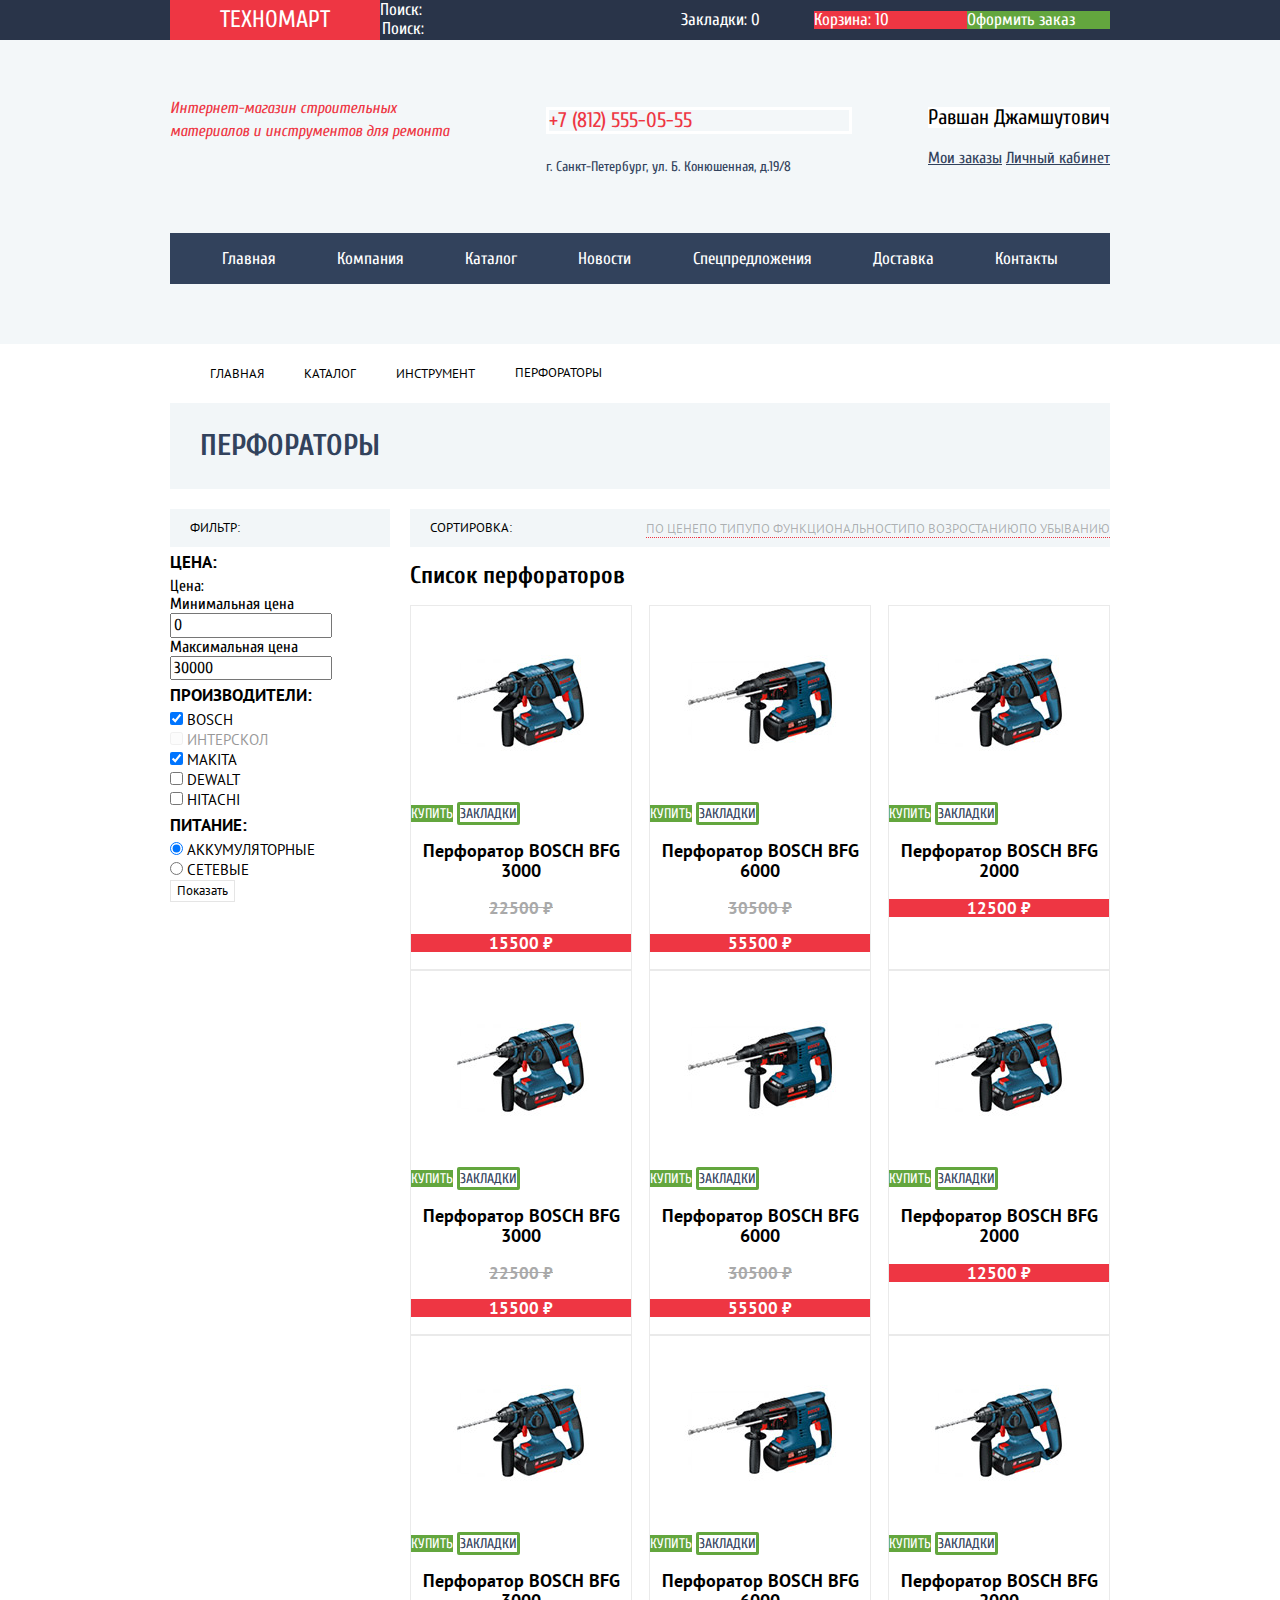
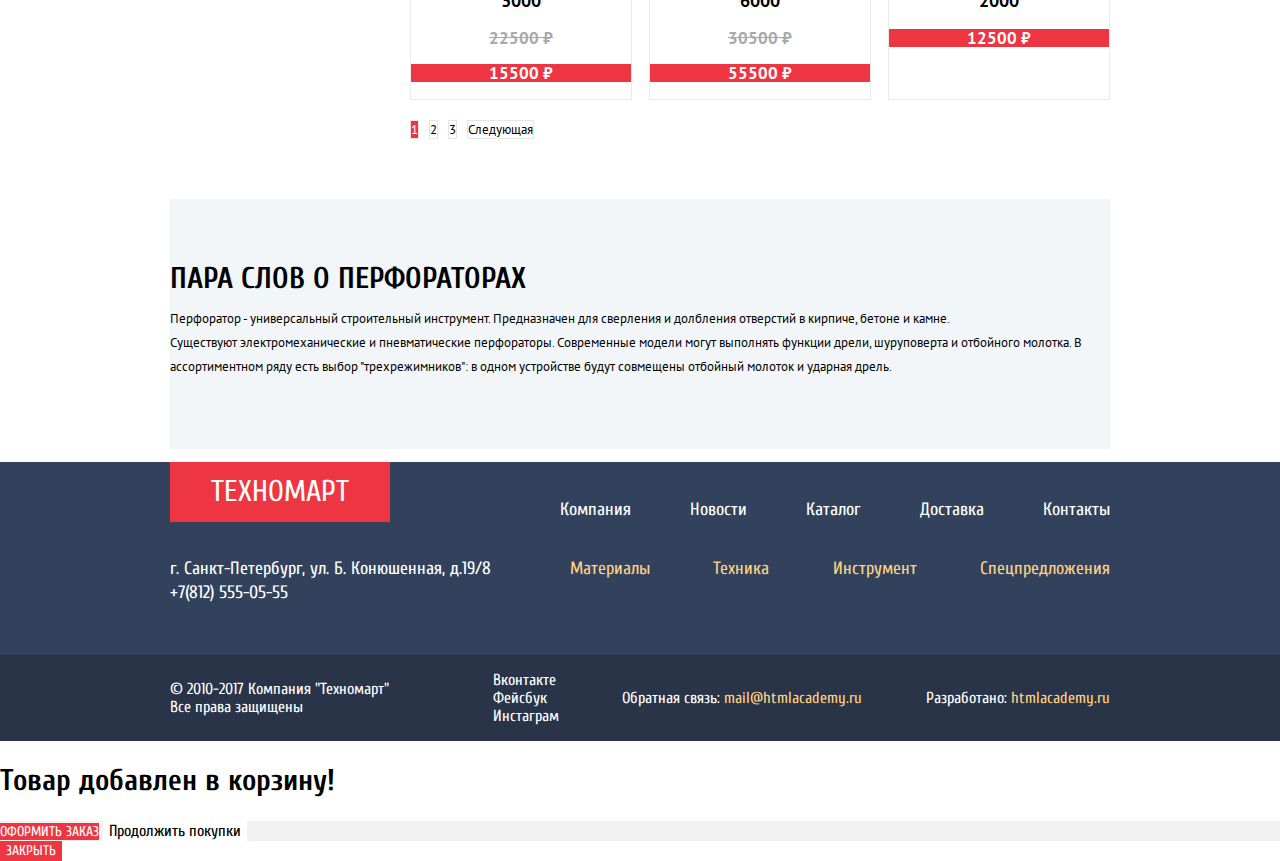
==== commit 3b57b80e: "Создание сетки Техномарта на флексах" ====
--- a/catalog.html
+++ b/catalog.html
@@ -1,283 +1,304 @@
 <!DOCTYPE html>
 <html lang="ru">
-  <head>
-    <meta charset="utf-8">
-    <title>Каталог товаров "Техномарт"</title>
-    <link href="https://fonts.googleapis.com/css?family=Cuprum:400,400i,700&amp;subset=cyrillic" rel="stylesheet">
-    <link href="https://fonts.googleapis.com/css?family=PT+Sans:400,700&amp;subset=cyrillic" rel="stylesheet">
-    <link href="css/normalize.css" rel="stylesheet">
-    <link href="css/style.css" rel="stylesheet">
+    <head>
+        <meta charset="utf-8">
+        <title>Каталог товаров "Техномарт"</title>
+        <link href="https://fonts.googleapis.com/css?family=Cuprum:400,400i,700&amp;subset=cyrillic" rel="stylesheet">
+        <link href="https://fonts.googleapis.com/css?family=PT+Sans:400,700&amp;subset=cyrillic" rel="stylesheet">
+        <link href="css/normalize.css" rel="stylesheet">
+        <link href="css/style.css" rel="stylesheet">
   </head>
   <body>
-  	<header class="main-header">
-  		<div class="top-line">
-	  		<a class="technomart-logo" href="index.html">Техномарт</a>
-	  		<form class="search-form">
-          <label class="visually-hidden" for="site-search">Поиск:</label>
-          <input type="search" name="search" id="site-search" value="Поиск:"> 
-        </form>
-	  		<a class="bookmarks-button" href="bookmarks.html">Закладки: 0</a>
-	  		<a class="basket-button basket-button-active" href="basket.html">Корзина: 10</a>
-	  		<a class="place-order" href="place_order.html">Оформить заказ</a>
-  		</div>
-
-  		<h1>Интернет-магазин строительных материалов и инструментов для ремонта</h1>
-  		<div class="header-contacts">
-  			<p class="header-contacts-telephone">+7(812) 555-05-55</p>
-  			<p>г. Санкт-Петербург, ул. Б. Конюшенная, д.19/8</p>
-  		</div>
-  		<div class="login-active">
-        <p class="header-username">Равшан Джамшутович</p>
-        <a class="logout-link" href="logout.html"></a>
-        <a class="my-order-link" href="my_order.html">Мои заказы</a>
-        <a class="personal-area-link" href="my_account.html">Личный кабинет</a>
-  		</div>
-
-	    <nav class="main-navigation">
-	        <ul class="site-navigation">
-	          <li><a href="index.html">Главная</a></li>
-	          <li><a href="company.html">Компания</a></li>
-	          <li><a href="catalog.html">Каталог</a></li>
-	          <li><a href="news.html">Новости</a></li>
-	          <li><a href="specialoffer.html">Спецпредложения</a></li>
-	          <li><a href="delivery.html">Доставка</a></li>
-	          <li><a href="contacts.html">Контакты</a></li>
-	        </ul>  
-	    </nav>
+    <header class="main-header">
+      	<div class="top-line">
+            <div class="container">
+        	  	<a class="technomart-logo" href="index.html">Техномарт</a>
+        	  	<form class="search-form">
+                    <label class="visually-hidden" for="site-search">Поиск:</label>
+                    <input type="search" name="search" id="site-search" value="Поиск:"> 
+                </form>
+        	  	<a class="bookmarks-button" href="bookmarks.html">Закладки: 0</a>
+        	  	<a class="basket-button basket-button-active" href="basket.html">Корзина: 10</a>
+        	  	<a class="place-order" href="place_order.html">Оформить заказ</a>
+            </div>
+      	</div>
+
+        <div class="wrapper">
+            <div class="header-middle">
+                <div class="container">
+                    <h1 class="header-h1">Интернет-магазин строительных материалов и инструментов для ремонта</h1>
+                    <div class="header-contacts">
+                        <p class="header-contacts-telephone">+7 (812) 555-05-55</p>
+                        <p class="header-contacts-adress">г. Санкт-Петербург, ул. Б. Конюшенная, д.19/8</p>
+                    </div>
+
+                  	<div class="login-active">
+                        <p class="header-username">Равшан Джамшутович</p>
+                        <a class="logout-link" href="logout.html"></a>
+                        <a class="my-order-link" href="my_order.html">Мои заказы</a>
+                        <a class="personal-area-link" href="my_account.html">Личный кабинет</a>
+                  	</div>
+                </div>
+            </div>
+
+        	<nav class="container main-navigation">
+                <ul class="site-navigation">
+                    <li><a href="index.html">Главная</a></li>
+        	        <li><a href="company.html">Компания</a></li>
+        	        <li><a href="catalog.html">Каталог</a></li>
+        	        <li><a href="news.html">Новости</a></li>
+                    <li><a href="specialoffer.html">Спецпредложения</a></li>
+        	        <li><a href="delivery.html">Доставка</a></li>
+        	        <li><a href="contacts.html">Контакты</a></li>
+        	    </ul>  
+        	</nav>
+        </div>
     </header>	
 
     <main class="container">
-      <h1 class="page-title">Перфораторы</h1>
+        <ul class="breadcrumbs">
+            <li><a href="index.html">Главная</a></li>
+            <li><a href="catalog.html">Каталог</a></li>
+            <li><a href="instuments.html">Инструмент</a></li>
+            <li class="breadcrumbs-current">Перфораторы</li>
+        </ul>
+
+        <h1 class="page-title">Перфораторы</h1>
       
-      <ul class="breadcrumbs">
-        <li><a href="index.html">Главная</a></li>
-        <li><a href="catalog.html">Каталог</a></li>
-        <li><a href="instuments.html">Инструмент</a></li>
-        <li class="breadcrumbs-current">Перфораторы</li>
-      </ul>
-      <section class="filters">
-        <h2>Фильтр:</h2>
-        <form class="filter" method="get" action="https://echo.htmlacademy.ru">
-          <fieldset>
-            <legend>Цена:</legend>
-            <label class="visually-hidden" for="price-range">Цена:</label>
-            <div class="minimal-price"></div>
-            <div class="maximum-price"></div>
-            <label for="price-min">Минимальная цена</label>
-            <input class="visually-hidden filter-input filter-input-range" type="text" name="price-min" id="price-min" value="0">
-            <label for="price-max">Максимальная цена</label>
-            <input class="visually-hidden filter-input filter-input-range" type="text" name="price-max" id="price-max" value="30000">
-          </fieldset>
-          <fieldset>
-            <legend>Производители:</legend>
-            <ul>
-              <li class="filter-option">
-                <input class="visually-hidden filter-input filter-input-checkbox" type="checkbox" name="bosch" id="filter-bosch" checked>
-                <label for="filter-bosch">Bosch</label>
-              </li>
-              <li class="filter-option">
-                <input class="visually-hidden filter-input filter-input-checkbox" type="checkbox" name="interskol" id="filter-interskol">
-                <label for="filter-interskol">Интерскол</label>
-              </li>
-              <li class="filter-option">
-                <input class="visually-hidden filter-input filter-input-checkbox" type="checkbox" name="makita" id="filter-makita" checked>
-                <label for="filter-makita">Makita</label>
-              </li>
-              <li class="filter-option">
-                <input class="visually-hidden filter-input filter-input-checkbox" type="checkbox" name="dewalt" id="filter-dewalt">
-                <label for="filter-dewalt">DeWALT</label>
-              </li>
-              <li class="filter-option">
-                <input class="visually-hidden filter-input filter-input-checkbox" type="checkbox" name="hitachi" id="filter-hitachi">
-                <label for="filter-hitachi ">Hitachi</label>
-              </li>
-            </ul>
-          </fieldset>
-          <fieldset>
-            <legend>Питание:</legend>
-            <ul>
-              <li>
-                <input class="filter-input-radio" type="radio" name="power-supply" id="power-supply-battery" checked>
-                <label for="power-supply-battery">Аккумуляторные</label>
-              </li>
-              <li>
-                <input class="filter-input-radio" type="radio" name="power-supply" id="power-supply-mains">
-                <label for="power-supply-mains">Сетевые</label>
-              </li>
-            </ul>
-          </fieldset>
-          <button type="submit" class="filter-button button">Показать</button>
+      <div class="catalog-container">
+        <section class="filters">
+            <h2>Фильтр:</h2>
+            <form class="filter" method="get" action="https://echo.htmlacademy.ru">
+                <fieldset>
+                    <legend>Цена:</legend>
+                    <label class="visually-hidden" for="price-range">Цена:</label>
+                    <div class="minimal-price"></div>
+                    <div class="maximum-price"></div>
+                    <label for="price-min">Минимальная цена</label>
+                    <input class="visually-hidden filter-input filter-input-range" type="text" name="price-min" id="price-min" value="0">
+                    <label for="price-max">Максимальная цена</label>
+                    <input class="visually-hidden filter-input filter-input-range" type="text" name="price-max" id="price-max" value="30000">
+                </fieldset>
+            <fieldset>
+                <legend>Производители:</legend>
+                <ul>
+                    <li class="filter-option">
+                        <input class="visually-hidden filter-input filter-input-checkbox" type="checkbox" name="bosch" id="filter-bosch" checked>
+                        <label class="label-disabled" for="filter-bosch">Bosch</label>
+                    </li>
+                    <li class="filter-option">
+                        <input class="visually-hidden filter-input filter-input-checkbox" type="checkbox" name="interskol" id="filter-interskol" disabled>
+                        <label class="label-disabled" for="filter-interskol">Интерскол</label>
+                    </li>
+                    <li class="filter-option">
+                        <input class="visually-hidden filter-input filter-input-checkbox" type="checkbox" name="makita" id="filter-makita" checked>
+                        <label class="label-disabled" for="filter-makita">Makita</label>
+                    </li>
+                    <li class="filter-option">
+                        <input class="visually-hidden filter-input filter-input-checkbox" type="checkbox" name="dewalt" id="filter-dewalt">
+                        <label class="label-disabled" for="filter-dewalt">DeWALT</label>
+                    </li>
+                    <li class="filter-option">
+                        <input class="visually-hidden filter-input filter-input-checkbox" type="checkbox" name="hitachi" id="filter-hitachi">
+                        <label class="label-disabled" for="filter-hitachi">Hitachi</label>
+                    </li>
+                </ul>
+            </fieldset>
+            <fieldset>
+                <legend>Питание:</legend>
+                <ul>
+                    <li>
+                        <input class="filter-input filter-input-radio" type="radio" name="power-supply" id="power-supply-battery" checked>
+                        <label class="label-disabled" for="power-supply-battery">Аккумуляторные</label>
+                    </li>
+                    <li>
+                        <input class="filter-inputfilter-input-radio" type="radio" name="power-supply" id="power-supply-mains">
+                        <label class="label-disabled" for="power-supply-mains">Сетевые</label>
+                    </li>
+                </ul>
+            </fieldset>
+            <button type="submit" class="filter-button">Показать</button>
         </form>  
       </section>
 
-      <section class="sorting">
-        <h2>Сортировка:</h2>
-          <ul class="sorting-list">
-            <li><a class="sort-by-price" href="#">По цене</a></li>
-            <li><a class="sort-by-type" href="#">По типу</a></li>
-            <li><a class="sort-by-function" href="#">По функциональности</a></li>
-            <li><a class="sort-low-to-high" href="#">По возростанию</a></li>
-            <li><a class="sort-high-to-low" href="#">По убыванию</a></li>
-          </ul>
-      </section>
-
-      <section class="catalog">
-        <h2 class="visually-hidden">Список перфораторов</h2>
-        <ul class="catalog-list">
-          <li class="catalog-item">  
-            <p class="popular-products-image">
-              <img src="img/bosch_bfg_3000.jpg" width="216" height="161" alt="Перфоратор BOSCH BFG 3000">
-            </p>
-            <a class="addtocart-button" href="#">Купить</a>
-            <a class="addtobookmark-button" href="#">Закладки</a>
-            <a href="bosch_bfg_3000.html"><h3>Перфоратор BOSCH BFG 3000</h3></a>
-            <p class="catalog-oldprice">22500 ₽</p>
-            <p class="catalog-price">15500 ₽</p>    
-          </li>
-          <li class="catalog-item">
-            <p class="popular-products-image">
-              <img src="img/bosch_bfg_6000.jpg" width="216" height="161" alt="Перфоратор BOSCH BFG 6000">
-            </p>
-            <a class="addtocart-button" href="#">Купить</a>
-            <a class="addtobookmark-button" href="#">Закладки</a>
-            <a href="bosch_bfg_6000.html"><h3>Перфоратор BOSCH BFG 6000</h3></a>
-            <p class="catalog-oldprice">30500 ₽</p>
-            <p class="catalog-price">55500 ₽</p>
-          </li>
-          <li class="catalog-item">
-            <p class="popular-products-image">
-              <img src="img/bosch_bfg_2000.jpg" width="216" height="161" alt="Перфоратор BOSCH BFG 2000">
-            </p>
-            <a class="addtocart-button" href="#">Купить</a>
-            <a class="addtobookmark-button" href="#">Закладки</a>
-            <a href="bosch_bfg_2000.html"><h3>Перфоратор BOSCH BFG 2000</h3></a>
-            <p class="catalog-price">12500 ₽</p>
-          </li>
-          <li class="catalog-item">  
-            <p class="popular-products-image">
-              <img src="img/bosch_bfg_3000.jpg" width="216" height="161" alt="Перфоратор BOSCH BFG 3000">
-            </p>
-            <a class="addtocart-button" href="#">Купить</a>
-            <a class="addtobookmark-button" href="#">Закладки</a>
-            <a href="bosch_bfg_3000.html"><h3>Перфоратор BOSCH BFG 3000</h3></a>
-            <p class="catalog-oldprice">22500 ₽</p>
-            <p class="catalog-price">15500 ₽</p>    
-          </li>
-          <li class="catalog-item">
-            <p class="popular-products-image">
-              <img src="img/bosch_bfg_6000.jpg" width="216" height="161" alt="Перфоратор BOSCH BFG 6000">
-            </p>
-            <a class="addtocart-button" href="#">Купить</a>
-            <a class="addtobookmark-button" href="#">Закладки</a>
-            <a href="bosch_bfg_6000.html"><h3>Перфоратор BOSCH BFG 6000</h3></a>
-            <p class="catalog-oldprice">30500 ₽</p>
-            <p class="catalog-price">55500 ₽</p>
-          </li>
-          <li class="catalog-item">
-            <p class="popular-products-image">
-              <img src="img/bosch_bfg_2000.jpg" width="216" height="161" alt="Перфоратор BOSCH BFG 2000">
-            </p>
-            <a class="addtocart-button" href="#">Купить</a>
-            <a class="addtobookmark-button" href="#">Закладки</a>
-            <a href="bosch_bfg_2000.html"><h3>Перфоратор BOSCH BFG 2000</h3></a>
-            <p class="catalog-price">12500 ₽</p>
-          </li>
-          <li class="catalog-item">  
-            <p class="popular-products-image">
-              <img src="img/bosch_bfg_3000.jpg" width="216" height="161" alt="Перфоратор BOSCH BFG 3000">
-            </p>
-            <a class="addtocart-button" href="#">Купить</a>
-            <a class="addtobookmark-button" href="#">Закладки</a>
-            <a href="bosch_bfg_3000.html"><h3>Перфоратор BOSCH BFG 3000</h3></a>
-            <p class="catalog-oldprice">22500 ₽</p>
-            <p class="catalog-price">15500 ₽</p>    
-          </li>
-          <li class="catalog-item">
-            <p class="popular-products-image">
-              <img src="img/bosch_bfg_6000.jpg" width="216" height="161" alt="Перфоратор BOSCH BFG 6000">
-            </p>
-            <a class="addtocart-button" href="#">Купить</a>
-            <a class="addtobookmark-button" href="#">Закладки</a>
-            <a href="bosch_bfg_6000.html"><h3>Перфоратор BOSCH BFG 6000</h3></a>
-            <p class="catalog-oldprice">30500 ₽</p>
-            <p class="catalog-price">55500 ₽</p>
-          </li>
-          <li class="catalog-item">
-            <p class="popular-products-image">
-              <img src="img/bosch_bfg_2000.jpg" width="216" height="161" alt="Перфоратор BOSCH BFG 2000">
-            </p>
-            <a class="addtocart-button" href="#">Купить</a>
-            <a class="addtobookmark-button" href="#">Закладки</a>
-            <a href="bosch_bfg_2000.html"><h3>Перфоратор BOSCH BFG 2000</h3></a>
-            <p class="catalog-price">12500 ₽</p>
-          </li>
-        </ul>
-        <ul class="pagination-list">
-          <li class="pagination-item pagination-item-current"><a>1</a></li>
-          <li class="pagination-item"><a href="#">2</a></li>
-          <li class="pagination-item"><a href="#">3</a></li>
-          <li class="pagination-item"><a href="#">Следующая</a></li>
-        </ul>
-      </section>
-      <div class="perforators-about">
-        <h2>Пара слов о перфораторах</h2>
-        <p>Перфоратор - универсальный строительный инструмент. Предназначен для сверления и долбления отверстий в кирпиче, бетоне и камне.<br>
-        Существуют электромеханические и пневматические перфораторы. Современные модели могут выполнять функции дрели, шуруповерта и отбойного молотка. В ассортиментном ряду есть выбор "трехрежимников": в одном устройстве будут совмещены отбойный молоток и ударная дрель.</p>
+      <div class="catalog-right-column">
+            <section class="sorting">
+                <h2>Сортировка:</h2>
+                <ul class="sorting-list">
+                    <li><a class="sort-by-price" href="#">По цене</a></li>
+                    <li><a class="sort-by-type" href="#">По типу</a></li>
+                    <li><a class="sort-by-function" href="#">По функциональности</a></li>
+                    <li><a class="sort-low-to-high" href="#">По возростанию</a></li>
+                    <li><a class="sort-high-to-low" href="#">По убыванию</a></li>
+                </ul>
+            </section>
+
+        <section class="catalog">
+            <h2 class="visually-hidden">Список перфораторов</h2>
+            <ul class="catalog-list">
+                <li class="catalog-item">  
+                    <p class="popular-products-image">
+                        <img src="img/bosch_bfg_3000.jpg" width="216" height="161" alt="Перфоратор BOSCH BFG 3000">
+                    </p>
+                    <a class="addtocart-button" href="#">Купить</a>
+                    <a class="addtobookmark-button" href="#">Закладки</a>
+                    <a href="bosch_bfg_3000.html"><h3>Перфоратор BOSCH BFG 3000</h3></a>
+                    <p class="catalog-oldprice">22500 ₽</p>
+                    <p class="catalog-price">15500 ₽</p>    
+                </li>
+                <li class="catalog-item">
+                    <p class="popular-products-image">
+                        <img src="img/bosch_bfg_6000.jpg" width="216" height="161" alt="Перфоратор BOSCH BFG 6000">
+                    </p>
+                    <a class="addtocart-button" href="#">Купить</a>
+                    <a class="addtobookmark-button" href="#">Закладки</a>
+                    <a href="bosch_bfg_6000.html"><h3>Перфоратор BOSCH BFG 6000</h3></a>
+                    <p class="catalog-oldprice">30500 ₽</p>
+                    <p class="catalog-price">55500 ₽</p>
+                </li>
+                <li class="catalog-item">
+                    <p class="popular-products-image">
+                        <img src="img/bosch_bfg_2000.jpg" width="216" height="161" alt="Перфоратор BOSCH BFG 2000">
+                    </p>
+                    <a class="addtocart-button" href="#">Купить</a>
+                    <a class="addtobookmark-button" href="#">Закладки</a>
+                    <a href="bosch_bfg_2000.html"><h3>Перфоратор BOSCH BFG 2000</h3></a>
+                    <p class="catalog-price">12500 ₽</p>
+                </li>
+                <li class="catalog-item">  
+                    <p class="popular-products-image">
+                        <img src="img/bosch_bfg_3000.jpg" width="216" height="161" alt="Перфоратор BOSCH BFG 3000">
+                    </p>
+                    <a class="addtocart-button" href="#">Купить</a>
+                    <a class="addtobookmark-button" href="#">Закладки</a>
+                    <a href="bosch_bfg_3000.html"><h3>Перфоратор BOSCH BFG 3000</h3></a>
+                    <p class="catalog-oldprice">22500 ₽</p>
+                    <p class="catalog-price">15500 ₽</p>    
+                </li>
+                <li class="catalog-item">
+                    <p class="popular-products-image">
+                        <img src="img/bosch_bfg_6000.jpg" width="216" height="161" alt="Перфоратор BOSCH BFG 6000">
+                    </p>
+                    <a class="addtocart-button" href="#">Купить</a>
+                    <a class="addtobookmark-button" href="#">Закладки</a>
+                    <a href="bosch_bfg_6000.html"><h3>Перфоратор BOSCH BFG 6000</h3></a>
+                    <p class="catalog-oldprice">30500 ₽</p>
+                    <p class="catalog-price">55500 ₽</p>
+                </li>
+                <li class="catalog-item">
+                    <p class="popular-products-image">
+                        <img src="img/bosch_bfg_2000.jpg" width="216" height="161" alt="Перфоратор BOSCH BFG 2000">
+                    </p>
+                    <a class="addtocart-button" href="#">Купить</a>
+                    <a class="addtobookmark-button" href="#">Закладки</a>
+                    <a href="bosch_bfg_2000.html"><h3>Перфоратор BOSCH BFG 2000</h3></a>
+                    <p class="catalog-price">12500 ₽</p>
+                </li>
+                <li class="catalog-item">  
+                    <p class="popular-products-image">
+                        <img src="img/bosch_bfg_3000.jpg" width="216" height="161" alt="Перфоратор BOSCH BFG 3000">
+                    </p>
+                    <a class="addtocart-button" href="#">Купить</a>
+                    <a class="addtobookmark-button" href="#">Закладки</a>
+                    <a href="bosch_bfg_3000.html"><h3>Перфоратор BOSCH BFG 3000</h3></a>
+                    <p class="catalog-oldprice">22500 ₽</p>
+                    <p class="catalog-price">15500 ₽</p>    
+                </li>
+                <li class="catalog-item">
+                    <p class="popular-products-image">
+                        <img src="img/bosch_bfg_6000.jpg" width="216" height="161" alt="Перфоратор BOSCH BFG 6000">
+                    </p>
+                    <a class="addtocart-button" href="#">Купить</a>
+                    <a class="addtobookmark-button" href="#">Закладки</a>
+                    <a href="bosch_bfg_6000.html"><h3>Перфоратор BOSCH BFG 6000</h3></a>
+                    <p class="catalog-oldprice">30500 ₽</p>
+                    <p class="catalog-price">55500 ₽</p>
+                </li>
+                <li class="catalog-item">
+                    <p class="popular-products-image">
+                        <img src="img/bosch_bfg_2000.jpg" width="216" height="161" alt="Перфоратор BOSCH BFG 2000">
+                    </p>
+                    <a class="addtocart-button" href="#">Купить</a>
+                    <a class="addtobookmark-button" href="#">Закладки</a>
+                    <a href="bosch_bfg_2000.html"><h3>Перфоратор BOSCH BFG 2000</h3></a>
+                    <p class="catalog-price">12500 ₽</p>
+                </li>
+            </ul>
+            <ul class="pagination-list">
+                <li class="pagination-item pagination-item-current"><a>1</a></li>
+                <li class="pagination-item"><a href="#">2</a></li>
+                <li class="pagination-item"><a href="#">3</a></li>
+                <li class="pagination-item"><a href="#">Следующая</a></li>
+            </ul>
+            </section>
       </div>
+    </div>
+        <div class="perforators-about">
+            <h2>Пара слов о перфораторах</h2>
+            <p>Перфоратор - универсальный строительный инструмент. Предназначен для сверления и долбления отверстий в кирпиче, бетоне и камне.<br>
+            Существуют электромеханические и пневматические перфораторы. Современные модели могут выполнять функции дрели, шуруповерта и отбойного молотка. В ассортиментном ряду есть выбор "трехрежимников": в одном устройстве будут совмещены отбойный молоток и ударная дрель.</p>
+        </div>
     </main>
-        <footer class="main-footer">
-      <div class="footer-top-line">
-        <p class="technomart-footer-logo">Техномарт</p>
-          <nav class="footer-navigation">
-            <ul>
-              <li><a href="company.html">Компания</a></li>
-              <li><a href="news.html">Новости</a></li>
-              <li><a href="catalog.html">Каталог</a></li>
-              <li><a href="delivery.html">Доставка</a></li>
-              <li><a href="contacts.html">Контакты</a></li>
-            </ul>  
-        </nav>
-    </div>
-    <div class="footer-middle-line">
-      <p>г. Санкт-Петербург, ул. Б. Конюшенная, д.19/8</p>
-      <p>+7(812) 555-05-55</p>
-      <ul class="promo-block-navigation">
-        <li><a href="materials.html">Материалы</a></li>
-        <li><a href="technics.html">Техника</a></li>
-        <li><a href="instruments.html">Инструмент</a></li>
-        <li><a href="specialoffer.html">Спецпредложения</a></li>
-      </ul>
-    </div>
-    <div class="footer-bottom-line">
-        <div class="footer-copyright">
-          <p>© 2010-2017 Компания "Техномарт"</p>
-          <p>Все права защищены</p>
-        </div>
-        <div class="footer-social">
-          <ul>
-            <li><a class="social-button" href="#">Вконтакте</a></li>
-            <li><a class="social-button" href="#">Фейсбук</a></li>
-            <li><a class="social-button" href="#">Инстаграм</a></li>
-          </ul>
-        </div>
-        <p class="footer-feedback">
-          <b>Обратная связь</b>
-          <a href="https://htmlacademy.ru">mail@htmlacademy.ru</a>
-        </p>
-        <p class="footer-copyright">
-          <b>Разработано:</b> 
-          <a href="https://htmlacademy.ru">htmlacademy.ru</a>
-        </p>  
+
+    <footer class="main-footer">
+        <div class="footer-top-line">
+            <div class="container">
+                <p class="technomart-footer-logo">Техномарт</p>
+                <!-- <nav> -->
+                    <ul class="footer-navigation">
+                      <li><a href="company.html">Компания</a></li>
+                      <li><a href="news.html">Новости</a></li>
+                      <li><a href="catalog.html">Каталог</a></li>
+                      <li><a href="delivery.html">Доставка</a></li>
+                      <li><a href="contacts.html">Контакты</a></li>
+                    </ul>  
+                <!-- </nav> -->
+            </div>
+        </div>
+        <div class="footer-middle-line">
+            <div class="container">
+                <p>г. Санкт-Петербург, ул. Б. Конюшенная, д.19/8<br>
+                +7(812) 555-05-55</p>
+                <ul class="promo-block-navigation">
+                    <li><a href="materials.html">Материалы</a></li>
+                    <li><a href="technics.html">Техника</a></li>
+                    <li><a href="instruments.html">Инструмент</a></li>
+                    <li><a href="specialoffer.html">Спецпредложения</a></li>
+            </ul>
+            </div>
+        </div>
+        <div class="footer-bottom-line">
+            <div class="container">
+                <div class="footer-copyright">
+                    <p>© 2010-2017 Компания "Техномарт"</p>
+                    <p>Все права защищены</p>
+                </div>
+                <div class="footer-social">
+                    <ul>
+                        <li><a class="social-button" href="#">Вконтакте</a></li>
+                        <li><a class="social-button" href="#">Фейсбук</a></li>
+                        <li><a class="social-button" href="#">Инстаграм</a></li>
+                    </ul>
+                </div>
+                <p class="footer-feedback">
+                    <b>Обратная связь:</b>
+                    <a href="https://htmlacademy.ru">mail@htmlacademy.ru</a>
+                </p>
+                <p class="footer-copyright">
+                    <b>Разработано:</b> 
+                    <a href="https://htmlacademy.ru">htmlacademy.ru</a>
+                </p>
+            </div>  
         </div>
     </footer>
 
     <section class="modal modal-cart-add">
-      <h2 class="addtocart-header">Товар добавлен в корзину!</h2>
-      <div class="bottom-line-modal">
-        <a class="button place-order-link" href="place_order.html">Оформить заказ</a>
-        <button type="submit">Продолжить покупки</button>
-      </div>
-      <button class="modal-close-button button" type="button">Закрыть</button>
+        <h2 class="addtocart-header">Товар добавлен в корзину!</h2>
+        <div class="bottom-line-modal">
+            <a class="button place-order-link" href="place_order.html">Оформить заказ</a>
+            <button type="submit">Продолжить покупки</button>
+        </div>
+        <button class="modal-close-button button" type="button">Закрыть</button>
     </section>
   </body>
 </html>
--- a/css/style.css
+++ b/css/style.css
@@ -17,10 +17,25 @@
 
 /*header*/
 
+.container {
+	width: 940px;
+
+  	margin: 0 auto;
+  	padding: 0;
+}
+
 .main-header {
+	padding-bottom: 60px;
+
 	color: #000000;
 
   	background-color: #f3f7f9;
+}
+
+.top-line {
+	width: 100%;
+
+	margin-bottom: 46px;
 }
 
 .top-line,
@@ -33,6 +48,7 @@
 }
 
 .top-line input {
+	width: 270px;
 	border: none;
 }
 
@@ -51,6 +67,22 @@
 	color: #000000;
   	background-color: #ffffff;
   	border: none;
+}
+
+.top-line .container {
+	display: flex;
+	align-items: center;
+
+  	margin: 0 auto;
+  	padding: 0;
+}
+
+.bookmarks-button {
+	width: 140px;
+}
+
+.basket-button {
+	width: 160px;
 }
 
 .bookmarks-button:focus,
@@ -60,6 +92,10 @@
 }
 
 .technomart-logo {
+	width: 220px;
+	padding-top: 8px;
+  	padding-bottom: 8px;
+
 	font-size: 24px;
 	line-height: 24px;
 	text-align: center;
@@ -85,6 +121,9 @@
 }
 
 .place-order {
+	width: 150px;
+
+	vertical-align: middle;
 	color: #ffffff;
   	background-color: #63a63e;
 }
@@ -94,12 +133,32 @@
   	background-color: #5fbb2d;
 }
 
-.place-order:focus {
+.place-order:focus,
+.place-order:active {
 	color: rgba(255, 255, 255, 0.5);
   	background-color: #518534;
 }
 
+.header-middle {
+	display: flex;
+	justify-content: center;
+	width: 100%;
+
+	margin-bottom: 40px;
+}
+
+.header-middle .container {
+	display: flex;
+	justify-content: space-between;
+	width: 940px;
+
+	margin: 0;
+	padding: 0 auto;
+}
+
 .header-h1 {
+	width: 300px;
+
 	color: #ee3643;
 	font-style: italic;
 	font-size: 16px;
@@ -108,6 +167,8 @@
 }
 
 .header-contacts-telephone {
+	width: 300px;
+
 	color: #ee3643;
 	font-size: 21px;
 	line-height: 21px;
@@ -117,6 +178,8 @@
 }
 
 .header-contacts-adress {
+	width: 300px;
+
 	color: #32425c;
 	font-size: 14px;
 	line-height: 24px;
@@ -131,10 +194,11 @@
 .services-list,
 .services-cards,
 .popular-manufacturers-list,
-.footer-navigation ul,
+.footer-navigation,
 .promo-block-navigation,
 .footer-social ul,
-.pagination-list {
+.pagination-list,
+.sorting-list {
 	list-style: none;
 }
 
@@ -182,14 +246,24 @@
 	color: rgba(238, 54, 67, 0.3);
 }
 
-.main-navigation {
-  	font-size: 17px;
+.site-navigation {
+	display: flex;
+	justify-content: space-between;
+
+	margin: 0;
+	padding: 17px 52px;
+
+	font-size: 17px;
   	line-height: 17px;
   	color: #ffffff;
 
   	background-color: #32425c;
 }
 
+.site-navigation li {
+	padding: 15px auto;
+}
+
 .site-navigation a {
 	color: #ffffff;
 }
@@ -200,13 +274,38 @@
   	background-color: #293449;
 }
 
-.site-navigation a:focus {
+.site-navigation a:focus,
+.site-navigation a:active {
 	color: rgba(255, 255, 255, 0.5);
 
-  	background-color: #273349;
+  	background-color: #1d2739;
 }
 
 /*index.html main*/
+.promo-block-list {
+	margin: 0;
+	padding: 0;
+}
+
+.promo-block-item {
+	width: 300px;
+
+	margin-bottom: 20px;
+}
+
+.promo-block-top {
+	display: flex;
+	justify-content: space-between;
+}
+
+.promo-block-bottom {
+	display: flex;
+	flex-direction: column;
+	justify-content: space-between;
+	align-items: flex-end;
+
+}
+
 .promo-block-item h3 {
 	font-size: 24px;
   	line-height: 30px;
@@ -263,7 +362,6 @@
 
   	background-color: #ffc047;
 }
-
 
 .promo-block-slider h3 {
 	font-size: 36px;
@@ -309,6 +407,34 @@
 	border: 1px solid #eaeaea;
 }
 
+.popular-products-top {
+	display: flex;
+	justify-content: space-between;
+	
+	padding-left: 30px;
+	padding-right: 24px;
+	margin-bottom: 20px;
+
+	color: #ffffff;
+	background-color: #f9f5f0;
+}
+
+.popular-products-top .button {
+	align-self: center;
+}
+
+.popular-products-list {
+	display: flex;
+	justify-content: space-between;
+
+	margin-bottom: 20px;
+	padding: 0;
+}
+
+.popular-products-item {
+	width: 220px;
+}
+
 .popular-products h2,
 .popular-manufacturers h2 {
 	font-size: 30px;
@@ -318,7 +444,7 @@
 }
 
 .catalog-item h3 {
-	font-family: "PTSans", Arial, sans-serif;
+	font-family: "PT Sans", Arial, sans-serif;
   	font-size: 18px;
   	line-height: 20px;
   	font-weight: 700;
@@ -327,7 +453,7 @@
 }
 
 .catalog-item p {
-	font-family: "PTSans", Arial, sans-serif;
+	font-family: "PT Sans", Arial, sans-serif;
   	font-size: 17px;
   	line-height: 18px;
   	font-weight: 700;
@@ -360,7 +486,8 @@
 	background-color: #5fbb2d;
 }
 
-.addtocart-button:focus {
+.addtocart-button:focus,
+.addtocart-button:active {
 	color: #ffffff;
 
 	background-color: #518534;
@@ -396,12 +523,49 @@
   	background-color: #ffffff;
 }
 
+.popular-manufacturers-top {
+	display: flex;
+	justify-content: space-between;
+	
+	padding-left: 30px;
+	padding-right: 24px;
+	margin-bottom: 20px;
+
+	color: #ffffff;
+	background-color: #f9f5f0;
+}
+
+.popular-manufacturers-top .button {
+	align-self: center;
+}
+
+.popular-manufacturers-list {
+	display: flex;
+	flex-wrap: wrap;
+	justify-content: space-between;
+
+	margin-bottom: 85px;
+	padding: 0;
+}
+
+.popular-manufacturers-item {
+
+	width: 220px;
+	min-height: 145px;
+
+	margin-bottom: 20px;
+	border: 1px solid #eaeaea;
+}
 
 .popular-manufacturers-top,
 .services {
 	color: #000000;
 
   	background-color: #f3f7f9;
+}
+
+.services {
+	padding-top: 63px;
 }
 
 .popular-manufacturers-item a{
@@ -417,7 +581,15 @@
 	box-shadow: 0px 4px 10px 0px rgba(41, 52, 73, 0.5); 
 }
 
+.services {
+	margin-bottom: 77px;
+}
+
 .services h2{
+	margin: 0;
+	margin-bottom: 30px;
+	padding: 0;
+
 	font-size: 30px;
   	line-height: 30px;
   	color: #000000;
@@ -425,50 +597,104 @@
 }
 
 .services p{
-	font-family: "PTSans", Arial, sans-serif;
+	margin: 0;
+	margin-bottom: 72px;
+	padding: 0;
+	width: 400px;
+
+	font-family: "PT Sans", Arial, sans-serif;
 	font-size: 13px;
   	line-height: 24px;
   	font-weight: 400;
   	color: #000000;
 }
 
-.services-list li{
-	font-size: 13px;
-  	line-height: 24px;
+.services-block {
+	display: flex;
+  	justify-content: space-between;
+}
+
+.services-list {
+	display: flex;
+	flex-direction: column;
+
+	margin: 0;
+  	padding: 0;
+}
+
+.services-list button {
+	width: 240px;
+	text-align: left;
+
+	padding-top: 15px;
+	padding-left: 21px;
+	padding-bottom: 18px;
+}
+
+.services-list .services-list-button{
+	font-size: 21px;
+  	line-height: 30px;
   	font-weight: 700;
   	color: #ffffff;
+  	border: none;
 
   	background-color: #32425c;
 }
 
-.services-list li:hover{
+.services-list .services-list-button:hover{
   	color: #ffffff;
 
   	background-color: #293449;
 }
 
-.services-list li:active{
+.services-list .services-list-button:active{
   	color: #32425c;
 
   	background-color: #ffffff;
 }
 
+.services-cards {
+	width: 630px;
+
+	margin: 0;
+	padding: 0;
+}
+
+
 .services-cards h4{
+	margin: 0;
+	margin-bottom: 25px; 
+	padding: 0;
+
 	font-size: 36px;
   	line-height: 36px;
   	color: #32425c;
   	text-transform: uppercase;
 }
 
+.about-contacts {
+	display: flex;
+	justify-content: space-between;
+
+	margin-bottom: 85px;
+}
+
+.technomart-about {
+	width: 540px;
+}
+
 .technomart-about h2{
 	font-size: 30px;
   	line-height: 30px;
   	color: #000000;
   	text-transform: uppercase;
+
+  	margin: 0;
+	padding: 0;
 }
 
 .technomart-about-text p{
-	font-family: "PTSans", Arial, sans-serif;
+	font-family: "PT Sans", Arial, sans-serif;
 	font-size: 13px;
   	line-height: 24px;
   	font-weight: 400;
@@ -481,7 +707,14 @@
   	color: #000000;
 }
 
+.main-contacts {
+	width: 300px;
+}
+
 .main-contacts h2{
+	margin: 0;
+	padding: 0;
+
 	font-size: 30px;
   	line-height: 30px;
   	color: #000000;
@@ -489,7 +722,7 @@
 }
 
 .main-contacts p{
-	font-family: "PTSans", Arial, sans-serif;
+	font-family: "PT Sans", Arial, sans-serif;
 	font-size: 13px;
   	line-height: 24px;
   	font-weight: 400;
@@ -499,14 +732,24 @@
 /*catalog.html main*/
 
 .breadcrumbs {
+	display: flex;
+
   	list-style: none;
+  	padding: 0;
+  	padding-top: 20px;
+  	margin: 0;
+  	margin-bottom: 20px;
+}
+
+.breadcrumbs li {
+	padding-left: 40px;
 }
 
 .breadcrumbs a,
 .breadcrumbs-current,
 .filters h2, 
 .sorting h2 {
-	font-family: "PTSans", Arial, sans-serif;
+	font-family: "PT Sans", Arial, sans-serif;
 	font-size: 13px;
 	line-height: 18px;
 	font-weight: 400;
@@ -514,7 +757,27 @@
   	color: #000000;
 }
 
+.filters {
+	width: 220px;
+
+	margin: 0;
+	padding: 0;
+}
+
+.filters h2 {
+	margin: 0;
+	padding: 10px 0px 10px 20px;
+	
+	color: #000000;
+
+	background-color: #f2f6f8;
+}
+
 .page-title {
+	padding-top: 28px;
+	padding-bottom: 28px;
+	padding-left: 30px;
+
 	font-size: 30px;
 	line-height: 30px;
 	text-transform: uppercase;
@@ -523,8 +786,15 @@
   	background-color: #f2f6f8;
 }
 
+.catalog-container {
+	display: flex;
+	justify-content: space-between;
+
+	margin-bottom: 60px;
+}
+
 .filter legend {
-	font-family: "PTSans", Arial, sans-serif;
+	font-family: "PT Sans", Arial, sans-serif;
 	font-size: 17px;
 	line-height: 30px;
 	font-weight: 700;
@@ -533,12 +803,18 @@
 }
 
 .filter fieldset {
-  border: none;
+	margin: 0;
+	padding: 0;
+
+  	border: none;
 }
 
 .filter ul {
+	margin: 0;
+	padding: 0;
+
   	list-style: none;
-  	font-family: "PTSans", Arial, sans-serif;
+  	font-family: "PT Sans", Arial, sans-serif;
 	font-size: 15px;
 	line-height: 20px;
 	font-weight: 400;
@@ -546,25 +822,115 @@
   	color: #000000;
 }
 
-
-.filter-input-radio + label,
-.filter-input-checkbox:hover + label {
+.filter-input-radio,
+.filter-input-checkbox:hover {
   	color: #c5c5c5;
 }
 
-.filter-input-radio:hover  + label,
-.filter-input-checkbox+ label {
+.filter-input-radio:hover,
+.filter-input-checkbox {
   	color: #b5b5b5;
 }
 
-.filter-input:disabled + label {
+.filter-input:disabled {
   	color: #b5b5b5;
 
   	opacity: 0.3;
 }
 
+.filter-input:disabled + .label-disabled{
+  	color: #000000;
+
+  	opacity: 0.4;
+}
+
+.filter-button {
+	font-family: "PT Sans", Arial, sans-serif;
+	font-size: 13px;
+	line-height: 18px;
+	font-weight: 400;
+  	color: #000000;
+  	border: 1px solid #e5e5e5;
+
+  	background-color: #ffffff;
+}
+
+.catalog-right-column {
+	width: 700px;
+}
+
+.sorting {
+	display: flex;
+	justify-content: space-between;
+
+	color: #000000;
+
+	background-color: #f2f6f8;
+}
+
+.sorting h2 {
+	margin: 0;
+	padding: 10px 0px 10px 20px;
+}
+
+.sorting-list {
+	display: flex;
+	justify-content: flex-end; 
+	align-items: center;
+	margin: 0;
+	padding: 0;
+}
+
+.sorting-list li {
+	margin: 0;
+	padding: 0;
+}
+
+.sorting-list a {
+	font-family: "PT Sans", Arial, sans-serif;
+	font-size: 13px;
+  	text-transform: uppercase;
+  	color: rgba(0, 0, 0, 0.3);
+  	border-bottom: 1px dotted #ee3643;
+}
+
+.sorting-list a:hover {
+	color: #000000;
+	border-bottom: 1px solid #ee3643;
+}
+
+.sorting-list a:focus,
+.sorting-list a:active {
+	color: #ee3643;
+	border: none;
+}
+
+.catalog-list {
+	display: flex;
+	justify-content: space-between;
+	flex-wrap: wrap;
+
+	margin-bottom: 20px;
+	padding: 0;
+}
+
+.catalog-item {
+	width: 220px;
+}
+
+.pagination-list {
+	display: flex;
+
+	margin: 0;
+	padding: 0;
+}
+
+.pagination-list li {
+	padding-right: 10px;
+}
+
 .pagination-item a {
-	font-family: "PTSans", Arial, sans-serif;
+	font-family: "PT Sans", Arial, sans-serif;
 	font-size: 13px;
 	line-height: 18px;
 	font-weight: 400;
@@ -603,6 +969,10 @@
 }
 
 .perforators-about h2 {
+	padding: 0;
+	padding-top: 65px;
+	margin: 0;
+
 	font-size: 30px;
 	line-height: 30px;
 	text-transform: uppercase;
@@ -610,13 +980,26 @@
 }
 
 .perforators-about p {
-	font-family: "PTSans", Arial, sans-serif;
+	font-family: "PT Sans", Arial, sans-serif;
 	font-size: 13px;
 	line-height: 24px;
 	color: #000000;
+
+	padding-bottom: 70px;
 }
 
 /*footer*/
+.main-footer {
+	margin: 0;
+	padding: 0;
+}
+
+.footer-top-line .container {
+	display: flex;
+	justify-content: space-between;
+
+	padding-bottom: 35px;
+}
 
 .footer-top-line, 
 .footer-middle-line {
@@ -626,18 +1009,66 @@
 }
 
 .footer-top-line p{
+	width: 220px;
+	margin: 0;
+	padding-top: 15px;
+	padding-bottom: 15px;
+
 	font-size: 30px;
 	line-height: 30px;
 	color: #ffffff;
 	text-transform: uppercase;
+	text-align: center;
 
 	background-color: #ee3643;
 }
 
-.footer-top-line a{
+.footer-top-line a {
 	font-size: 18px;
 	line-height: 24px;
 	color: #ffffff;
+}
+
+.footer-navigation {
+	display: flex;
+	justify-content: space-between; 
+	align-items: flex-end;
+
+	margin: 0;
+	padding: 0;
+
+	width: 550px;
+}
+
+.footer-navigation li {
+	margin: 0;
+	padding: 0;
+}
+
+.footer-middle-line {
+	margin: 0;
+	padding-bottom: 50px;
+}
+
+.footer-middle-line .container {
+	display: flex;
+	justify-content: space-between;
+}
+
+.promo-block-navigation {
+	display: flex;
+	justify-content: space-between;
+	align-items: flex-start;
+
+	margin: 0;
+	padding: 0;
+
+	width: 540px;
+}
+
+.promo-block-navigation li {
+	margin: 0;
+	padding: 0;
 }
 
 .footer-middle-line a{
@@ -647,6 +1078,9 @@
 }
 
 .footer-middle-line p{
+	margin: 0;
+	padding: 0;
+
 	font-size: 18px;
 	line-height: 24px;
 	color: #ffffff;
@@ -673,6 +1107,20 @@
 	background-color: #293449; 
 }
 
+.footer-bottom-line .container {
+ 	display: flex;
+ 	justify-content: space-between;
+ 	align-items: center;
+}
+
+.footer-copyright {
+	width:; 230px;
+}
+
+.footer-bottom-line p{
+ 	margin: 0;
+}
+
 .footer-feedback a,
 .footer-copyright a{
 	color: #ffd180;;
@@ -706,7 +1154,7 @@
 
 .write-us-form input,
 .write-us-form textarea {
-	font-family: "PTSans", Arial, sans-serif;
+	font-family: "PT Sans", Arial, sans-serif;
 	font-size: 13px;
 	line-height: 18px;
 	font-weight: 400;
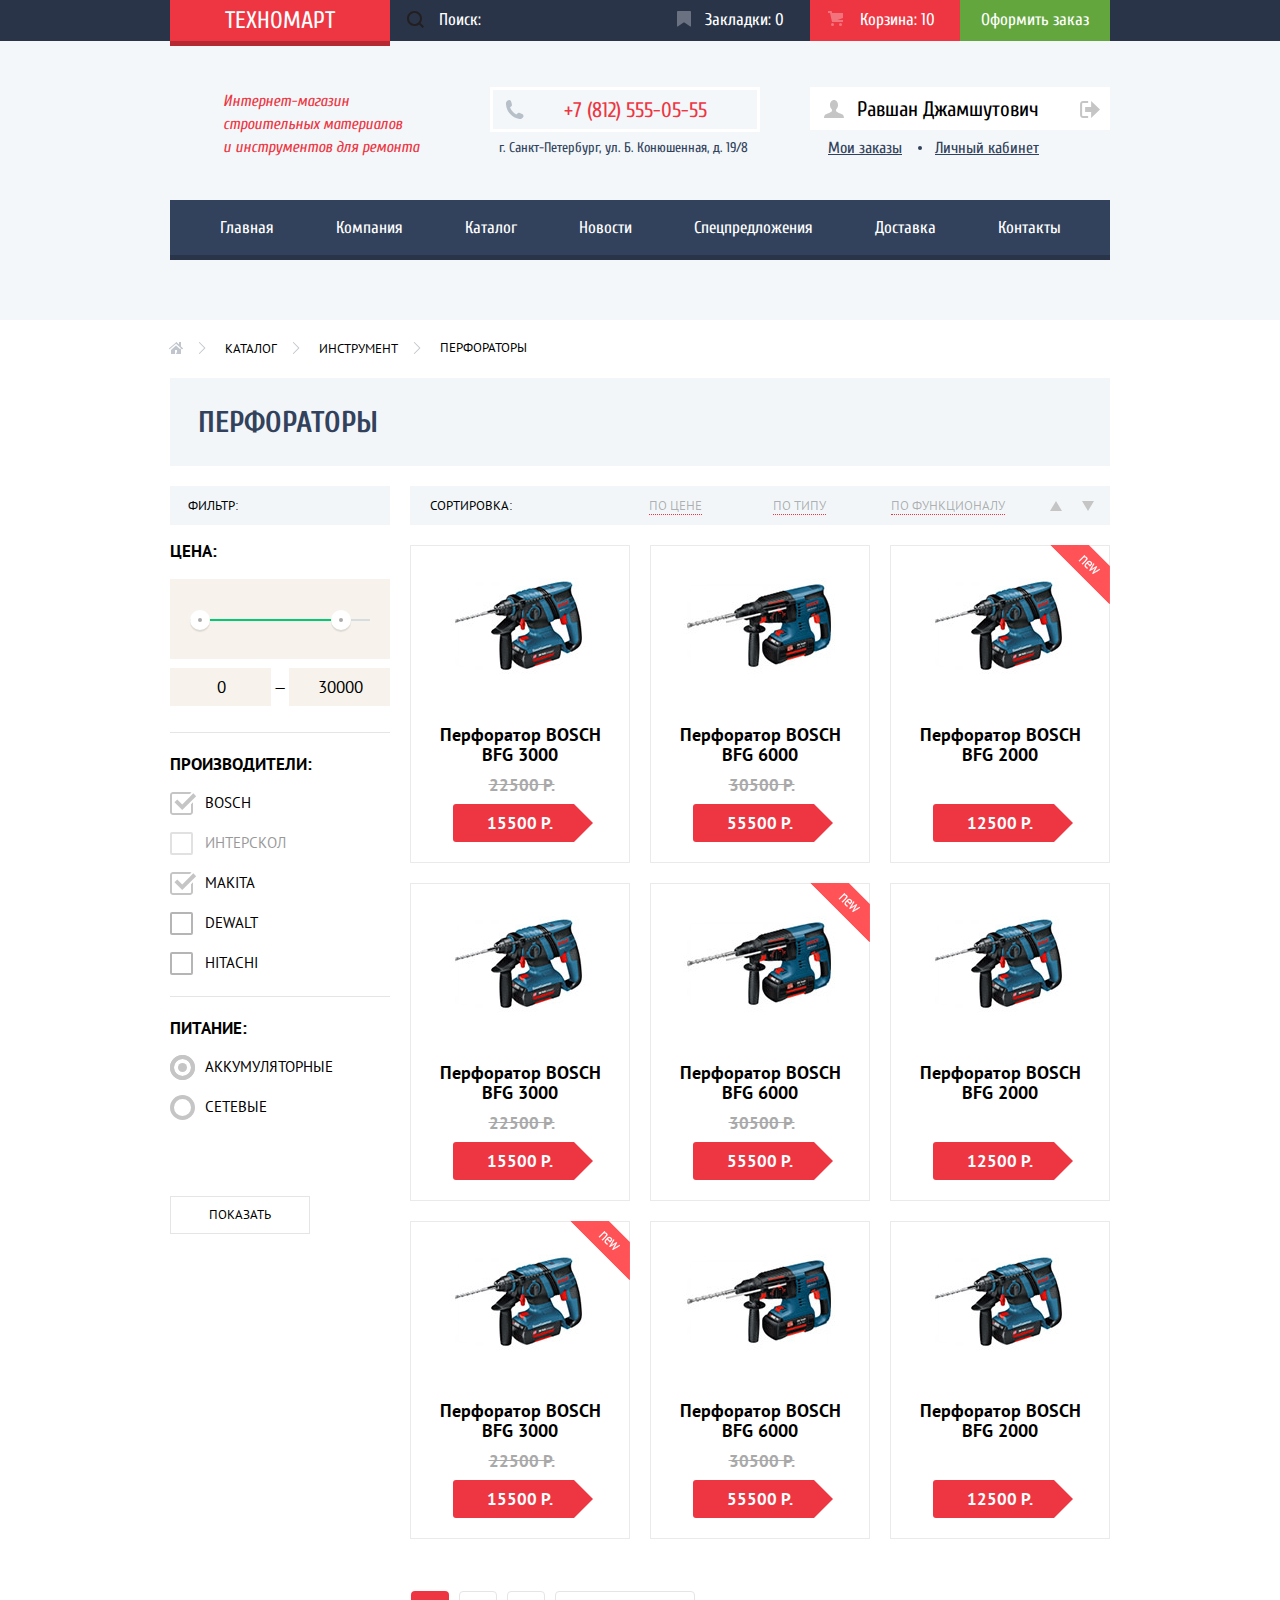
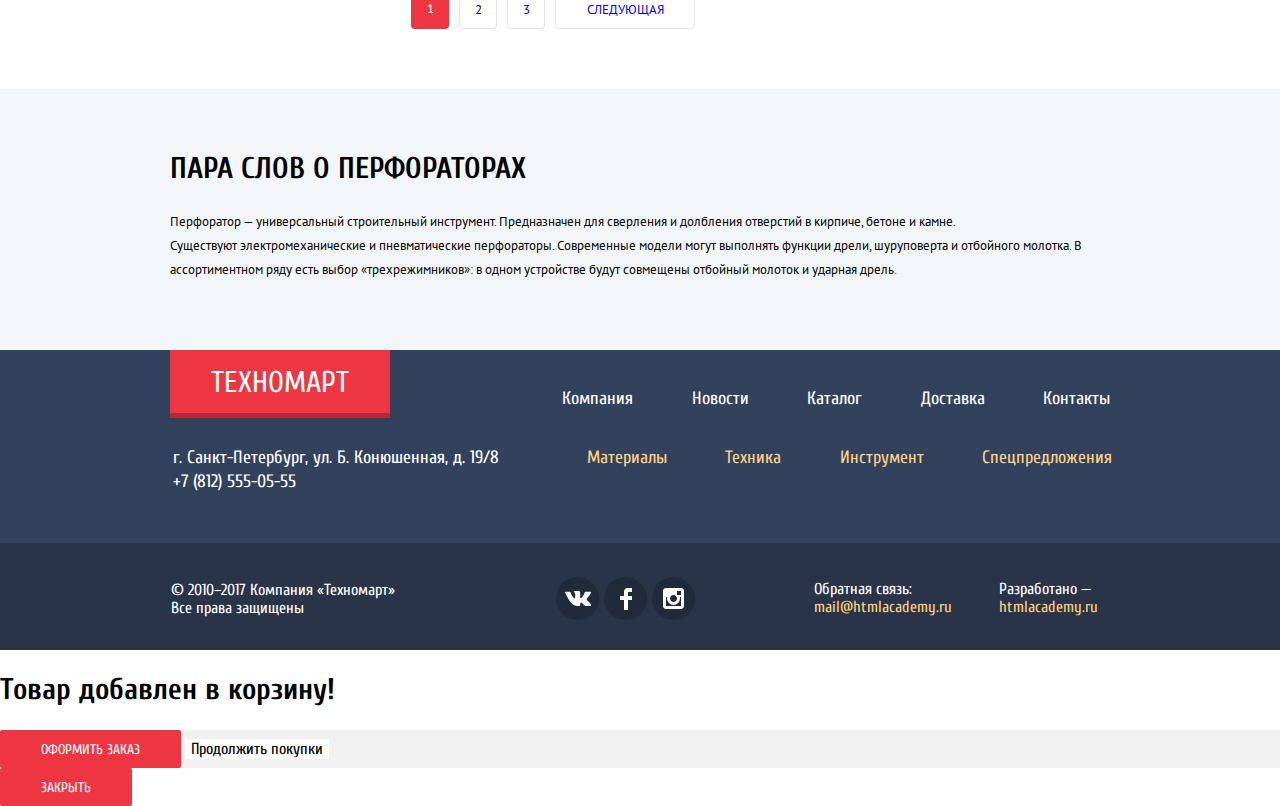
==== commit 0167a410: "Оформление мелких деталей" ====
--- a/catalog.html
+++ b/catalog.html
@@ -1,304 +1,357 @@
 <!DOCTYPE html>
 <html lang="ru">
-    <head>
-        <meta charset="utf-8">
-        <title>Каталог товаров "Техномарт"</title>
-        <link href="https://fonts.googleapis.com/css?family=Cuprum:400,400i,700&amp;subset=cyrillic" rel="stylesheet">
-        <link href="https://fonts.googleapis.com/css?family=PT+Sans:400,700&amp;subset=cyrillic" rel="stylesheet">
-        <link href="css/normalize.css" rel="stylesheet">
-        <link href="css/style.css" rel="stylesheet">
+  <head>
+    <meta charset="utf-8">
+    <title>Каталог товаров "Техномарт"</title>
+    <link href="https://fonts.googleapis.com/css?family=Cuprum:400,400i,700&amp;subset=cyrillic" rel="stylesheet">
+    <link href="https://fonts.googleapis.com/css?family=PT+Sans:400,700&amp;subset=cyrillic" rel="stylesheet">
+    <link href="css/normalize.css" rel="stylesheet">
+    <link href="css/style.css" rel="stylesheet">
   </head>
   <body>
     <header class="main-header">
-      	<div class="top-line">
-            <div class="container">
-        	  	<a class="technomart-logo" href="index.html">Техномарт</a>
-        	  	<form class="search-form">
-                    <label class="visually-hidden" for="site-search">Поиск:</label>
-                    <input type="search" name="search" id="site-search" value="Поиск:"> 
-                </form>
-        	  	<a class="bookmarks-button" href="bookmarks.html">Закладки: 0</a>
-        	  	<a class="basket-button basket-button-active" href="basket.html">Корзина: 10</a>
-        	  	<a class="place-order" href="place_order.html">Оформить заказ</a>
+      <div class="top-line">
+        <div class="container">
+        	<a class="technomart-logo" href="index.html">Техномарт</a>
+        	<form class="search-form">
+            <label class="visually-hidden" for="site-search">Поиск:</label>
+            <input type="search" name="search" id="site-search" value="Поиск:"> 
+          </form>
+        	<a class="bookmarks-button" href="bookmarks.html">Закладки: 0</a>
+        	<a class="basket-button basket-button-active" href="basket.html">Корзина: 10</a>
+        	<a class="place-order" href="place_order.html">Оформить заказ</a>
+          </div>
+      </div>
+
+      <div class="wrapper">
+        <div class="header-middle">
+          <div class="container">
+            <h1 class="header-h1">Интернет-магазин<br> строительных материалов<br> и инструментов для ремонта</h1>
+            <div class="header-contacts">
+              <p class="header-contacts-telephone">+7 (812) 555-05-55</p>
+              <p class="header-contacts-adress">г. Санкт-Петербург, ул. Б. Конюшенная, д. 19/8</p>
             </div>
-      	</div>
-
-        <div class="wrapper">
-            <div class="header-middle">
-                <div class="container">
-                    <h1 class="header-h1">Интернет-магазин строительных материалов и инструментов для ремонта</h1>
-                    <div class="header-contacts">
-                        <p class="header-contacts-telephone">+7 (812) 555-05-55</p>
-                        <p class="header-contacts-adress">г. Санкт-Петербург, ул. Б. Конюшенная, д.19/8</p>
-                    </div>
-
-                  	<div class="login-active">
-                        <p class="header-username">Равшан Джамшутович</p>
-                        <a class="logout-link" href="logout.html"></a>
-                        <a class="my-order-link" href="my_order.html">Мои заказы</a>
-                        <a class="personal-area-link" href="my_account.html">Личный кабинет</a>
-                  	</div>
-                </div>
+            <div class="login-active">
+              <div class="profile-and-logout">
+                <p class="header-username">Равшан Джамшутович</p>
+                <a class="logout-link" href="#"></a>
+              </div>
+              <div class="profile-links">
+                <a class="my-order-link" href="my_order.html">Мои заказы</a>
+                <span></span>
+                <a class="personal-area-link" href="my_account.html">Личный кабинет</a>
+              </div>
             </div>
-
-        	<nav class="container main-navigation">
-                <ul class="site-navigation">
-                    <li><a href="index.html">Главная</a></li>
-        	        <li><a href="company.html">Компания</a></li>
-        	        <li><a href="catalog.html">Каталог</a></li>
-        	        <li><a href="news.html">Новости</a></li>
-                    <li><a href="specialoffer.html">Спецпредложения</a></li>
-        	        <li><a href="delivery.html">Доставка</a></li>
-        	        <li><a href="contacts.html">Контакты</a></li>
-        	    </ul>  
-        	</nav>
-        </div>
+          </div>
+        </div>
+
+        <nav class="container main-navigation">
+          <ul class="site-navigation">
+            <li><a href="index.html">Главная</a></li>
+            <li><a href="company.html">Компания</a></li>
+            <li><a href="catalog.html">Каталог</a></li>
+            <li><a href="news.html">Новости</a></li>
+            <li><a href="specialoffer.html">Спецпредложения</a></li>
+            <li><a href="delivery.html">Доставка</a></li>
+            <li><a href="contacts.html">Контакты</a></li>
+          </ul>  
+        </nav>
+      </div>
     </header>	
 
-    <main class="container">
+    <main>
+      <div class="container">
         <ul class="breadcrumbs">
-            <li><a href="index.html">Главная</a></li>
-            <li><a href="catalog.html">Каталог</a></li>
-            <li><a href="instuments.html">Инструмент</a></li>
-            <li class="breadcrumbs-current">Перфораторы</li>
+          <li><a href="index.html" class="breadcrumbs-main"></a></li>
+          <li><a href="catalog.html">Каталог</a></li>
+          <li><a href="instuments.html">Инструмент</a></li>
+          <li class="breadcrumbs-current">Перфораторы</li>
         </ul>
 
         <h1 class="page-title">Перфораторы</h1>
       
-      <div class="catalog-container">
-        <section class="filters">
+        <div class="catalog-container">
+          <section class="filters">
             <h2>Фильтр:</h2>
             <form class="filter" method="get" action="https://echo.htmlacademy.ru">
-                <fieldset>
-                    <legend>Цена:</legend>
-                    <label class="visually-hidden" for="price-range">Цена:</label>
-                    <div class="minimal-price"></div>
-                    <div class="maximum-price"></div>
-                    <label for="price-min">Минимальная цена</label>
-                    <input class="visually-hidden filter-input filter-input-range" type="text" name="price-min" id="price-min" value="0">
-                    <label for="price-max">Максимальная цена</label>
-                    <input class="visually-hidden filter-input filter-input-range" type="text" name="price-max" id="price-max" value="30000">
-                </fieldset>
-            <fieldset>
+              <fieldset>
+                <legend>Цена:</legend>
+
+                <div class="filter-range">
+                    <!-- <div class="filter-range-title">Стоимость в сутки (р):</div> -->
+                    <div class="range-controls">
+                        <div class="scale">
+                            <div class="bar"></div>
+                        </div>
+                        <div class="range-toggle range-toggle-min"></div>
+                        <div class="range-toggle range-toggle-max"></div>
+                    </div>
+                    <div class="price-controls">
+                        <label class="visually-hidden" for="min-price">Минимальная цена</label>
+                        <input type="text" name="min-price" id="min-price" value="0">
+                        <span>—</span>
+                        <label class="visually-hidden" for="max-price">Максимальная цена</label>
+                        <input type="text" name="max-price" id="max-price" value="30000">
+                    </div>
+                </div>
+              </fieldset>
+
+              <hr class="separator-line">
+
+              <fieldset>
                 <legend>Производители:</legend>
                 <ul>
-                    <li class="filter-option">
-                        <input class="visually-hidden filter-input filter-input-checkbox" type="checkbox" name="bosch" id="filter-bosch" checked>
-                        <label class="label-disabled" for="filter-bosch">Bosch</label>
-                    </li>
-                    <li class="filter-option">
-                        <input class="visually-hidden filter-input filter-input-checkbox" type="checkbox" name="interskol" id="filter-interskol" disabled>
-                        <label class="label-disabled" for="filter-interskol">Интерскол</label>
-                    </li>
-                    <li class="filter-option">
-                        <input class="visually-hidden filter-input filter-input-checkbox" type="checkbox" name="makita" id="filter-makita" checked>
-                        <label class="label-disabled" for="filter-makita">Makita</label>
-                    </li>
-                    <li class="filter-option">
-                        <input class="visually-hidden filter-input filter-input-checkbox" type="checkbox" name="dewalt" id="filter-dewalt">
-                        <label class="label-disabled" for="filter-dewalt">DeWALT</label>
-                    </li>
-                    <li class="filter-option">
-                        <input class="visually-hidden filter-input filter-input-checkbox" type="checkbox" name="hitachi" id="filter-hitachi">
-                        <label class="label-disabled" for="filter-hitachi">Hitachi</label>
-                    </li>
+                  <li class="filter-option">
+                      <input class="visually-hidden filter-input filter-input-checkbox" type="checkbox" name="bosch" id="filter-bosch" checked>
+                      <label class="label-disabled" for="filter-bosch">Bosch</label>
+                  </li>
+                  <li class="filter-option">
+                      <input class="visually-hidden filter-input filter-input-checkbox" type="checkbox" name="interskol" id="filter-interskol" disabled>
+                      <label class="label-disabled" for="filter-interskol">Интерскол</label>
+                  </li>
+                  <li class="filter-option">
+                      <input class="visually-hidden filter-input filter-input-checkbox" type="checkbox" name="makita" id="filter-makita" checked>
+                      <label class="label-disabled" for="filter-makita">Makita</label>
+                  </li>
+                  <li class="filter-option">
+                      <input class="visually-hidden filter-input filter-input-checkbox" type="checkbox" name="dewalt" id="filter-dewalt">
+                      <label class="label-disabled" for="filter-dewalt">DeWALT</label>
+                  </li>
+                  <li class="filter-option">
+                      <input class="visually-hidden filter-input filter-input-checkbox" type="checkbox" name="hitachi" id="filter-hitachi">
+                      <label class="label-disabled" for="filter-hitachi">Hitachi</label>
+                  </li>
                 </ul>
-            </fieldset>
-            <fieldset>
+              </fieldset>
+
+              <hr class="separator-line">
+
+              <fieldset>
                 <legend>Питание:</legend>
                 <ul>
-                    <li>
-                        <input class="filter-input filter-input-radio" type="radio" name="power-supply" id="power-supply-battery" checked>
-                        <label class="label-disabled" for="power-supply-battery">Аккумуляторные</label>
-                    </li>
-                    <li>
-                        <input class="filter-inputfilter-input-radio" type="radio" name="power-supply" id="power-supply-mains">
-                        <label class="label-disabled" for="power-supply-mains">Сетевые</label>
-                    </li>
+                  <li class="filter-option">
+                    <input class="visually-hidden filter-input filter-input-radio" type="radio" name="power-supply" id="power-supply-battery" checked>
+                    <label class="label-disabled" for="power-supply-battery">Аккумуляторные</label>
+                  </li>
+                  <li class="filter-option">
+                    <input class="visually-hidden filter-input filter-input-radio" type="radio" name="power-supply" id="power-supply-mains">
+                    <label class="label-disabled" for="power-supply-mains">Сетевые</label>
+                  </li>
                 </ul>
-            </fieldset>
-            <button type="submit" class="filter-button">Показать</button>
-        </form>  
-      </section>
-
-      <div class="catalog-right-column">
+              </fieldset>
+              <button type="submit" class="filter-button">Показать</button>
+            </form>  
+          </section>
+
+          <div class="catalog-right-column">
             <section class="sorting">
-                <h2>Сортировка:</h2>
-                <ul class="sorting-list">
-                    <li><a class="sort-by-price" href="#">По цене</a></li>
-                    <li><a class="sort-by-type" href="#">По типу</a></li>
-                    <li><a class="sort-by-function" href="#">По функциональности</a></li>
-                    <li><a class="sort-low-to-high" href="#">По возростанию</a></li>
-                    <li><a class="sort-high-to-low" href="#">По убыванию</a></li>
-                </ul>
+              <h2>Сортировка:</h2>
+              <ul class="sorting-list">
+                <li><a class="sort-by-price" href="#">По цене</a></li>
+                <li><a class="sort-by-type" href="#">По типу</a></li>
+                <li><a class="sort-by-function" href="#">По функционалу</a></li>
+              </ul>
+              <a class="sort-low-to-high" href="#"></a>
+              <a class="sort-high-to-low" href="#"></a>
             </section>
 
-        <section class="catalog">
-            <h2 class="visually-hidden">Список перфораторов</h2>
-            <ul class="catalog-list">
+            <section class="catalog">
+              <h2 class="visually-hidden">Список перфораторов</h2>
+              <ul class="catalog-list">
                 <li class="catalog-item">  
-                    <p class="popular-products-image">
-                        <img src="img/bosch_bfg_3000.jpg" width="216" height="161" alt="Перфоратор BOSCH BFG 3000">
-                    </p>
-                    <a class="addtocart-button" href="#">Купить</a>
-                    <a class="addtobookmark-button" href="#">Закладки</a>
-                    <a href="bosch_bfg_3000.html"><h3>Перфоратор BOSCH BFG 3000</h3></a>
-                    <p class="catalog-oldprice">22500 ₽</p>
-                    <p class="catalog-price">15500 ₽</p>    
-                </li>
-                <li class="catalog-item">
-                    <p class="popular-products-image">
-                        <img src="img/bosch_bfg_6000.jpg" width="216" height="161" alt="Перфоратор BOSCH BFG 6000">
-                    </p>
-                    <a class="addtocart-button" href="#">Купить</a>
-                    <a class="addtobookmark-button" href="#">Закладки</a>
-                    <a href="bosch_bfg_6000.html"><h3>Перфоратор BOSCH BFG 6000</h3></a>
-                    <p class="catalog-oldprice">30500 ₽</p>
-                    <p class="catalog-price">55500 ₽</p>
-                </li>
-                <li class="catalog-item">
-                    <p class="popular-products-image">
-                        <img src="img/bosch_bfg_2000.jpg" width="216" height="161" alt="Перфоратор BOSCH BFG 2000">
-                    </p>
-                    <a class="addtocart-button" href="#">Купить</a>
-                    <a class="addtobookmark-button" href="#">Закладки</a>
-                    <a href="bosch_bfg_2000.html"><h3>Перфоратор BOSCH BFG 2000</h3></a>
-                    <p class="catalog-price">12500 ₽</p>
+                  <p class="catalog-image">
+                    <img src="img/bosch_bfg_3000.jpg" width="216" height="161" alt="Перфоратор BOSCH BFG 3000">
+                  </p>
+                  <div class="actions">
+                        <a class="addtocart-button" href="#">Купить</a>
+                        <a class="addtobookmark-button" href="#">В закладки</a>
+                  </div>
+                  <a href="bosch_bfg_3000.html"><h3>Перфоратор BOSCH BFG 3000</h3></a>
+                  <p class="catalog-oldprice">22500 Р.</p>
+                  <p class="catalog-price">15500 Р.</p>    
+                </li>
+                <li class="catalog-item">
+                  <p class="catalog-image">
+                    <img src="img/bosch_bfg_6000.jpg" width="216" height="161" alt="Перфоратор BOSCH BFG 6000">
+                  </p>
+                  <div class="actions">
+                        <a class="addtocart-button" href="#">Купить</a>
+                        <a class="addtobookmark-button" href="#">В закладки</a>
+                  </div>
+                  <a href="bosch_bfg_6000.html"><h3>Перфоратор BOSCH BFG 6000</h3></a>
+                  <p class="catalog-oldprice">30500 Р.</p>
+                  <p class="catalog-price">55500 Р.</p>
+                </li>
+                <li class="catalog-item">
+                  <div class="flag flag-new">новинка</div>
+                  <p class="catalog-image">
+                    <img src="img/bosch_bfg_2000.jpg" width="216" height="161" alt="Перфоратор BOSCH BFG 2000">
+                  </p>
+                  <div class="actions">
+                        <a class="addtocart-button" href="#">Купить</a>
+                        <a class="addtobookmark-button" href="#">В закладки</a>
+                  </div>
+                  <a href="bosch_bfg_2000.html"><h3>Перфоратор BOSCH BFG 2000</h3></a>
+                  <p class="catalog-oldprice"></p>
+                  <p class="catalog-price">12500 Р.</p>
                 </li>
                 <li class="catalog-item">  
-                    <p class="popular-products-image">
-                        <img src="img/bosch_bfg_3000.jpg" width="216" height="161" alt="Перфоратор BOSCH BFG 3000">
-                    </p>
-                    <a class="addtocart-button" href="#">Купить</a>
-                    <a class="addtobookmark-button" href="#">Закладки</a>
-                    <a href="bosch_bfg_3000.html"><h3>Перфоратор BOSCH BFG 3000</h3></a>
-                    <p class="catalog-oldprice">22500 ₽</p>
-                    <p class="catalog-price">15500 ₽</p>    
-                </li>
-                <li class="catalog-item">
-                    <p class="popular-products-image">
-                        <img src="img/bosch_bfg_6000.jpg" width="216" height="161" alt="Перфоратор BOSCH BFG 6000">
-                    </p>
-                    <a class="addtocart-button" href="#">Купить</a>
-                    <a class="addtobookmark-button" href="#">Закладки</a>
-                    <a href="bosch_bfg_6000.html"><h3>Перфоратор BOSCH BFG 6000</h3></a>
-                    <p class="catalog-oldprice">30500 ₽</p>
-                    <p class="catalog-price">55500 ₽</p>
-                </li>
-                <li class="catalog-item">
-                    <p class="popular-products-image">
-                        <img src="img/bosch_bfg_2000.jpg" width="216" height="161" alt="Перфоратор BOSCH BFG 2000">
-                    </p>
-                    <a class="addtocart-button" href="#">Купить</a>
-                    <a class="addtobookmark-button" href="#">Закладки</a>
-                    <a href="bosch_bfg_2000.html"><h3>Перфоратор BOSCH BFG 2000</h3></a>
-                    <p class="catalog-price">12500 ₽</p>
+                  <p class="catalog-image">
+                    <img src="img/bosch_bfg_3000.jpg" width="216" height="161" alt="Перфоратор BOSCH BFG 3000">
+                  </p>
+                  <div class="actions">
+                        <a class="addtocart-button" href="#">Купить</a>
+                        <a class="addtobookmark-button" href="#">В закладки</a>
+                  </div>
+                  <a href="bosch_bfg_3000.html"><h3>Перфоратор BOSCH BFG 3000</h3></a>
+                  <p class="catalog-oldprice">22500 Р.</p>
+                  <p class="catalog-price">15500 Р.</p>    
+                </li>
+                <li class="catalog-item">
+                  <div class="flag flag-new">новинка</div>
+                  <p class="catalog-image">
+                    <img src="img/bosch_bfg_6000.jpg" width="216" height="161" alt="Перфоратор BOSCH BFG 6000">
+                  </p>
+                  <div class="actions">
+                        <a class="addtocart-button" href="#">Купить</a>
+                        <a class="addtobookmark-button" href="#">В закладки</a>
+                  </div>
+                  <a href="bosch_bfg_6000.html"><h3>Перфоратор BOSCH BFG 6000</h3></a>
+                  <p class="catalog-oldprice">30500 Р.</p>
+                  <p class="catalog-price">55500 Р.</p>
+                </li>
+                <li class="catalog-item">
+                  <p class="catalog-image">
+                    <img src="img/bosch_bfg_2000.jpg" width="216" height="161" alt="Перфоратор BOSCH BFG 2000">
+                  </p>
+                  <div class="actions">
+                        <a class="addtocart-button" href="#">Купить</a>
+                        <a class="addtobookmark-button" href="#">В закладки</a>
+                  </div>
+                  <a href="bosch_bfg_2000.html"><h3>Перфоратор BOSCH BFG 2000</h3></a>
+                  <p class="catalog-oldprice"></p>
+                  <p class="catalog-price">12500 Р.</p>
                 </li>
                 <li class="catalog-item">  
-                    <p class="popular-products-image">
-                        <img src="img/bosch_bfg_3000.jpg" width="216" height="161" alt="Перфоратор BOSCH BFG 3000">
-                    </p>
-                    <a class="addtocart-button" href="#">Купить</a>
-                    <a class="addtobookmark-button" href="#">Закладки</a>
-                    <a href="bosch_bfg_3000.html"><h3>Перфоратор BOSCH BFG 3000</h3></a>
-                    <p class="catalog-oldprice">22500 ₽</p>
-                    <p class="catalog-price">15500 ₽</p>    
-                </li>
-                <li class="catalog-item">
-                    <p class="popular-products-image">
-                        <img src="img/bosch_bfg_6000.jpg" width="216" height="161" alt="Перфоратор BOSCH BFG 6000">
-                    </p>
-                    <a class="addtocart-button" href="#">Купить</a>
-                    <a class="addtobookmark-button" href="#">Закладки</a>
-                    <a href="bosch_bfg_6000.html"><h3>Перфоратор BOSCH BFG 6000</h3></a>
-                    <p class="catalog-oldprice">30500 ₽</p>
-                    <p class="catalog-price">55500 ₽</p>
-                </li>
-                <li class="catalog-item">
-                    <p class="popular-products-image">
-                        <img src="img/bosch_bfg_2000.jpg" width="216" height="161" alt="Перфоратор BOSCH BFG 2000">
-                    </p>
-                    <a class="addtocart-button" href="#">Купить</a>
-                    <a class="addtobookmark-button" href="#">Закладки</a>
-                    <a href="bosch_bfg_2000.html"><h3>Перфоратор BOSCH BFG 2000</h3></a>
-                    <p class="catalog-price">12500 ₽</p>
-                </li>
-            </ul>
-            <ul class="pagination-list">
+                  <div class="flag flag-new">новинка</div>
+                  <p class="catalog-image">
+                    <img src="img/bosch_bfg_3000.jpg" width="216" height="161" alt="Перфоратор BOSCH BFG 3000">
+                  </p>
+                  <div class="actions">
+                        <a class="addtocart-button" href="#">Купить</a>
+                        <a class="addtobookmark-button" href="#">В закладки</a>
+                  </div>
+                  <a href="bosch_bfg_3000.html"><h3>Перфоратор BOSCH BFG 3000</h3></a>
+                  <p class="catalog-oldprice">22500 Р.</p>
+                  <p class="catalog-price">15500 Р.</p>    
+                </li>
+                <li class="catalog-item">
+                  <p class="catalog-image">
+                    <img src="img/bosch_bfg_6000.jpg" width="216" height="161" alt="Перфоратор BOSCH BFG 6000">
+                  </p>
+                  <div class="actions">
+                        <a class="addtocart-button" href="#">Купить</a>
+                        <a class="addtobookmark-button" href="#">В закладки</a>
+                  </div>
+                  <a href="bosch_bfg_6000.html"><h3>Перфоратор BOSCH BFG 6000</h3></a>
+                  <p class="catalog-oldprice">30500 Р.</p>
+                  <p class="catalog-price">55500 Р.</p>
+                </li>
+                <li class="catalog-item">
+                  <p class="catalog-image">
+                    <img src="img/bosch_bfg_2000.jpg" width="216" height="161" alt="Перфоратор BOSCH BFG 2000">
+                  </p>
+                  <div class="actions">
+                        <a class="addtocart-button" href="#">Купить</a>
+                        <a class="addtobookmark-button" href="#">В закладки</a>
+                  </div>
+                  <a href="bosch_bfg_2000.html"><h3>Перфоратор BOSCH BFG 2000</h3></a>
+                  <p class="catalog-oldprice"></p>
+                  <p class="catalog-price">12500 Р.</p>
+                </li>
+              </ul>
+              <ul class="pagination-list">
                 <li class="pagination-item pagination-item-current"><a>1</a></li>
                 <li class="pagination-item"><a href="#">2</a></li>
                 <li class="pagination-item"><a href="#">3</a></li>
                 <li class="pagination-item"><a href="#">Следующая</a></li>
+              </ul>
+            </section>
+          </div>
+        </div>
+      </div>
+      <div class="perforators-about">
+        <div class="container">
+            <h2>Пара слов о перфораторах</h2>
+            <p>Перфоратор — универсальный строительный инструмент. Предназначен для сверления и долбления отверстий в кирпиче, бетоне и камне.<br>
+            Существуют электромеханические и пневматические перфораторы. Современные модели могут выполнять функции дрели, шуруповерта и отбойного молотка. В ассортиментном ряду есть выбор «трехрежимников»: в одном устройстве будут совмещены отбойный молоток и ударная дрель.</p>
+        </div>
+      </div>
+    </main>
+
+    <footer class="main-footer">
+      <div class="footer-top-line">
+        <div class="container">
+          <p class="technomart-footer-logo">Техномарт</p>
+          <ul class="footer-navigation">
+            <li><a href="company.html">Компания</a></li>
+            <li><a href="news.html">Новости</a></li>
+            <li><a href="catalog.html">Каталог</a></li>
+            <li><a href="delivery.html">Доставка</a></li>
+            <li><a href="contacts.html">Контакты</a></li>
+          </ul>
+        </div>
+      </div>
+      <div class="footer-middle-line">
+        <div class="container">
+          <p>г. Санкт-Петербург, ул. Б. Конюшенная, д. 19/8<br>
+          +7 (812) 555-05-55</p>
+          <ul class="promo-block-navigation">
+            <li><a href="materials.html">Материалы</a></li>
+            <li><a href="technics.html">Техника</a></li>
+            <li><a href="instruments.html">Инструмент</a></li>
+            <li><a href="specialoffer.html">Спецпредложения</a></li>
+          </ul>
+        </div>
+      </div>
+      <div class="footer-bottom-line">
+        <div class="container">
+          <div class="footer-copyright">
+            <p>© 2010–2017 Компания «Техномарт»</p>
+            <p>Все права защищены</p>
+          </div>
+          <div class="footer-social">
+            <ul>
+              <li><a class="social-button" href="#"><span class="visually-hidden">Вконтакте</span>
+                <svg xmlns="http://www.w3.org/2000/svg" width="26" height="15" viewBox="0 0 26 15"><path fill="#FFF" d="M16.138 11.51c.956-.309 2.18 2.04 3.483 2.939.978.681 1.727.534 1.727.534l3.473-.05s1.815-.112.957-1.554c-.071-.12-.503-1.069-2.585-3.022-2.177-2.043-1.882-1.712.739-5.244 1.597-2.153 2.236-3.468 2.036-4.028-.192-.539-1.365-.399-1.365-.399L20.69.713c-.381.001-.704.119-.851.515-.003.004-.621 1.666-1.445 3.079-1.741 2.989-2.436 3.148-2.724 2.961-.661-.433-.494-1.737-.494-2.664 0-2.897.432-4.105-.846-4.417-.427-.104-.739-.172-1.828-.182-1.392-.021-2.574 0-3.244.329-.445.223-.786.712-.579.74.26.035.843.16 1.155.586.401.552.389 1.789.389 1.789s.229 3.411-.54 3.834c-.528.29-1.25-.302-2.803-3.016-.793-1.388-1.392-2.922-1.392-2.922s-.116-.285-.326-.441c-.25-.185-.6-.244-.6-.244L.848.684S.29.7.085.946c-.182.218-.015.668-.015.668s2.909 6.881 6.203 10.347c3.02 3.182 6.452 2.971 6.452 2.971h1.555s.469-.054.709-.312c.224-.24.214-.691.214-.691s-.031-2.109.935-2.419z"/></svg></a>
+              </li>
+              <li><a class="social-button" href="#"><span class="visually-hidden">Фейсбук</span>
+                <svg xmlns="http://www.w3.org/2000/svg" width="12" height="22" viewBox="0 0 12 22"><path fill="#FFF" d="M12 4V0H8a4 4 0 0 0-4 4v4H0v4h4v10h4V12h4V8H8V4h4z"/></svg></a>
+              </li>
+              <li><a class="social-button" href="#"><span class="visually-hidden">Инстаграм</span>
+                <svg xmlns="http://www.w3.org/2000/svg" width="21" height="21" viewBox="0 0 21 21"><path fill="#FFF" d="M18 0H3C1.35 0 0 1.35 0 3v15c0 1.65 1.35 3 3 3h15c1.65 0 3-1.35 3-3V3c0-1.65-1.35-3-3-3zm-7.5 7c1.93 0 3.5 1.57 3.5 3.5S12.43 14 10.5 14 7 12.43 7 10.5 8.57 7 10.5 7zM18 18H3V9h1.181A6.504 6.504 0 0 0 4 10.5a6.5 6.5 0 1 0 13 0 6.45 6.45 0 0 0-.181-1.5H18v9zm0-11h-4V3h4v4z"/></svg></a>
+              </li>
             </ul>
-            </section>
-      </div>
-    </div>
-        <div class="perforators-about">
-            <h2>Пара слов о перфораторах</h2>
-            <p>Перфоратор - универсальный строительный инструмент. Предназначен для сверления и долбления отверстий в кирпиче, бетоне и камне.<br>
-            Существуют электромеханические и пневматические перфораторы. Современные модели могут выполнять функции дрели, шуруповерта и отбойного молотка. В ассортиментном ряду есть выбор "трехрежимников": в одном устройстве будут совмещены отбойный молоток и ударная дрель.</p>
-        </div>
-    </main>
-
-    <footer class="main-footer">
-        <div class="footer-top-line">
-            <div class="container">
-                <p class="technomart-footer-logo">Техномарт</p>
-                <!-- <nav> -->
-                    <ul class="footer-navigation">
-                      <li><a href="company.html">Компания</a></li>
-                      <li><a href="news.html">Новости</a></li>
-                      <li><a href="catalog.html">Каталог</a></li>
-                      <li><a href="delivery.html">Доставка</a></li>
-                      <li><a href="contacts.html">Контакты</a></li>
-                    </ul>  
-                <!-- </nav> -->
-            </div>
-        </div>
-        <div class="footer-middle-line">
-            <div class="container">
-                <p>г. Санкт-Петербург, ул. Б. Конюшенная, д.19/8<br>
-                +7(812) 555-05-55</p>
-                <ul class="promo-block-navigation">
-                    <li><a href="materials.html">Материалы</a></li>
-                    <li><a href="technics.html">Техника</a></li>
-                    <li><a href="instruments.html">Инструмент</a></li>
-                    <li><a href="specialoffer.html">Спецпредложения</a></li>
-            </ul>
-            </div>
-        </div>
-        <div class="footer-bottom-line">
-            <div class="container">
-                <div class="footer-copyright">
-                    <p>© 2010-2017 Компания "Техномарт"</p>
-                    <p>Все права защищены</p>
-                </div>
-                <div class="footer-social">
-                    <ul>
-                        <li><a class="social-button" href="#">Вконтакте</a></li>
-                        <li><a class="social-button" href="#">Фейсбук</a></li>
-                        <li><a class="social-button" href="#">Инстаграм</a></li>
-                    </ul>
-                </div>
-                <p class="footer-feedback">
-                    <b>Обратная связь:</b>
-                    <a href="https://htmlacademy.ru">mail@htmlacademy.ru</a>
-                </p>
-                <p class="footer-copyright">
-                    <b>Разработано:</b> 
-                    <a href="https://htmlacademy.ru">htmlacademy.ru</a>
-                </p>
-            </div>  
-        </div>
+          </div>
+          <p class="footer-feedback">
+            <b>Обратная связь:</b>
+            <a href="https://htmlacademy.ru">mail@htmlacademy.ru</a>
+          </p>
+          <p class="footer-developers">
+            <b>Разработано —</b>
+            <a href="https://htmlacademy.ru">htmlacademy.ru</a>
+          </p>
+        </div>
+      </div>
     </footer>
 
     <section class="modal modal-cart-add">
-        <h2 class="addtocart-header">Товар добавлен в корзину!</h2>
-        <div class="bottom-line-modal">
-            <a class="button place-order-link" href="place_order.html">Оформить заказ</a>
-            <button type="submit">Продолжить покупки</button>
-        </div>
-        <button class="modal-close-button button" type="button">Закрыть</button>
+      <h2 class="addtocart-header">Товар добавлен в корзину!</h2>
+      <div class="bottom-line-modal">
+        <a class="button place-order-link" href="place_order.html">Оформить заказ</a>
+        <button type="submit">Продолжить покупки</button>
+      </div>
+      <button class="modal-close-button button" type="button">Закрыть</button>
     </section>
   </body>
 </html>
--- a/css/style.css
+++ b/css/style.css
@@ -15,6 +15,29 @@
   	text-decoration: none;
 }
 
+img {
+  max-width: 100%;
+  height: auto;
+}
+
+.visually-hidden:not(:focus):not(:active),
+input[type="checkbox"].visually-hidden,
+input[type="radio"].visually-hidden {
+  position: absolute;
+
+  width: 1px;
+  height: 1px;
+  margin: -1px;
+  border: 0;
+  padding: 0;
+
+  white-space: nowrap;
+
+  clip-path: inset(100%);
+  clip: rect(0 0 0 0);
+  overflow: hidden;
+}
+
 /*header*/
 
 .container {
@@ -47,11 +70,6 @@
   	background-color: #293449;
 }
 
-.top-line input {
-	width: 270px;
-	border: none;
-}
-
 .top-line a {
 	color: #ffffff;
 }
@@ -77,12 +95,107 @@
   	padding: 0;
 }
 
+.search-form {
+	position: relative;
+	margin-left: 220px;
+}
+
+.search-form input {
+	/*display: block;*/
+	/*position: relative;*/
+	padding-left: 49px;
+ 	padding-top: 11px;
+ 	padding-bottom: 12px;
+
+ 	width: 270px;
+	border: none;
+
+	background-image: url("../img/icon-search.svg");
+	background-repeat: no-repeat;
+	background-position: top 11px left 17px;
+}
+
+.search-form input:hover {
+	background-image: url("../img/icon-search-hover.svg");
+	background-repeat: no-repeat;
+	background-position: top 11px left 17px;
+}
+
+.search-form input:focus {
+	background-image: url("../img/icon-search-focus.svg");
+	background-repeat: no-repeat;
+	background-position: top 11px left 17px;
+}
+
 .bookmarks-button {
-	width: 140px;
+	display: block;
+	box-sizing: border-box;
+	position: relative;
+ 	padding-left: 45px;
+ 	padding-top: 11px;
+ 	padding-bottom: 12px;
+	width: 150px;
+}
+
+.bookmarks-button::before {
+  	content: "";
+  
+  	position: absolute;
+  	top: 11px;
+  	left: 17px;
+  
+  	width: 14px;
+  	height: 16px;
+  
+  	background-image: url("../img/icon-bookmark.svg");
+  	background-repeat: no-repeat;
+  	background-position: 0 0;
+  
+  	opacity: 0.3;
+}
+
+.bookmarks-button:hover::before,
+.basket-button:hover::before,
+.search-form:hover::after{
+  	opacity: 1;
+}
+
+.bookmarks-button:focus::before,
+.bookmarks-button:active::before,
+.basket-button:focus::before,
+.basket-button:active::before {
+	opacity: 0.5;
+}
+
+.search-form:hover::after {
+
 }
 
 .basket-button {
-	width: 160px;
+	display: block;
+	box-sizing: border-box;
+	position: relative;
+	padding-left: 50px;
+ 	padding-top: 11px;
+ 	padding-bottom: 12px;
+	width: 150px;
+}
+
+.basket-button::before {
+  	content: "";
+  
+  	position: absolute;
+  	top: 11px;
+  	left: 18px;
+  
+  	width: 15px;
+  	height: 15px;
+  
+  	background-image: url("../img/icon-cart.svg");
+  	background-repeat: no-repeat;
+  	background-position: 0 0;
+  
+  	opacity: 0.3;
 }
 
 .bookmarks-button:focus,
@@ -92,17 +205,22 @@
 }
 
 .technomart-logo {
+	position: absolute;
+	display: block;
+	box-sizing: border-box;
+
 	width: 220px;
-	padding-top: 8px;
+	padding-top: 14px;
   	padding-bottom: 8px;
 
 	font-size: 24px;
 	line-height: 24px;
 	text-align: center;
-	vertical-align: middle;
 	color: #ffffff;
 	text-transform: uppercase;
   	background-color: #ee3643;
+
+  	border-bottom: 5px solid #b52933;
 }
 
 .technomart-logo:hover {
@@ -121,8 +239,14 @@
 }
 
 .place-order {
+	display: block;
+	box-sizing: border-box;
+	
+ 	padding-top: 11px;
+ 	padding-bottom: 12px;
 	width: 150px;
 
+	text-align: center;
 	vertical-align: middle;
 	color: #ffffff;
   	background-color: #63a63e;
@@ -142,7 +266,6 @@
 .header-middle {
 	display: flex;
 	justify-content: center;
-	width: 100%;
 
 	margin-bottom: 40px;
 }
@@ -164,21 +287,62 @@
 	font-size: 16px;
 	line-height: 23px;
 	font-weight: 400;
+
+	margin: 0;
+	padding-left: 53px;
+	padding-top: 3px;
+
+	box-sizing: border-box;
+}
+
+.header-contacts {
+	display: flex;
+	flex-direction: column;
+
+	width: 300px;
+	box-sizing: border-box;
 }
 
 .header-contacts-telephone {
-	width: 300px;
+	display: block;
+	box-sizing: border-box;
+	position: relative;
+	width: 270px;
 
 	color: #ee3643;
 	font-size: 21px;
 	line-height: 21px;
 	font-weight: 400;
 
+	margin: 0;
+	padding-top: 10px;
+	padding-bottom: 8px;
+	padding-left: 71px;
+
 	border: 3px solid #ffffff;
+}
+
+.header-contacts-telephone::before {
+  	content: "";
+  
+  	position: absolute;
+  	top: 10px;
+  	left: 12px;
+  
+  	width: 19px;
+  	height: 19px;
+  
+  	background-image: url("../img/icon-phone.svg");
+  	background-repeat: no-repeat;
+  	background-position: 0 0;
 }
 
 .header-contacts-adress {
 	width: 300px;
+
+	margin: 0;
+	padding-top: 4px;
+	padding-left: 9px; 
 
 	color: #32425c;
 	font-size: 14px;
@@ -198,11 +362,28 @@
 .promo-block-navigation,
 .footer-social ul,
 .pagination-list,
-.sorting-list {
+.sorting-list,
+.technomart-about-list {
 	list-style: none;
 }
 
+.user-navigation {
+	display: flex;
+	justify-content: flex-end;
+
+	margin: 0;
+
+	width: 300px;
+	box-sizing: border-box;
+}
+
 .user-navigation a {
+	display: block;
+
+	margin: 0;
+	margin-left: 10px;
+	padding: 12px 24px;
+
 	color: #000000;
 	font-size: 21px;
 	line-height: 21px;
@@ -219,52 +400,61 @@
 	color: rgba(0, 0, 0, 0.3);
 }
 
-.login-active p {
-	color: #000000;
-	font-size: 21px;
-	line-height: 21px;
-	font-weight: 400;
-
-	background-color: #ffffff;
-}
-
-.login-active p:focus {
-	color: rgba(0, 0, 0, 0.3);
-}
-
-.login-active a {
-	font: inherit;
-	text-decoration: underline;
-	color: #32425c;
-}
-
-.login-active a:hover {
-	color: #ee3643;
-}
-
-.login-active a:focus {
-	color: rgba(238, 54, 67, 0.3);
+.login-link a{
+	position: relative;
+	padding-left: 50px;
+}
+
+.login-link a::before {
+  	content: "";
+  
+  	position: absolute;
+  	top: 14px;
+  	left: 16px;
+  
+  	width: 20px;
+  	height: 17px;
+  
+  	background-image: url("../img/icon-login.svg");
+  	background-repeat: no-repeat;
+  	background-position: 0 0;
+}
+
+.login-link a:hover::before {
+  	background-image: url("../img/icon-login-hover.svg");
+  	background-repeat: no-repeat;
+  	background-position: 0 0;
+}
+
+.login-link a:focus::before,
+.login-link a:active::before  {
+  	background-image: url("../img/icon-login.svg");
+  	background-repeat: no-repeat;
+  	background-position: 0 0;
 }
 
 .site-navigation {
 	display: flex;
-	justify-content: space-between;
-
-	margin: 0;
-	padding: 17px 52px;
-
+	justify-content: center;
+	flex-wrap: wrap;
+
+	margin: 0;
+	padding: 0;
+	
 	font-size: 17px;
   	line-height: 17px;
   	color: #ffffff;
 
   	background-color: #32425c;
-}
-
-.site-navigation li {
-	padding: 15px auto;
+  	border-bottom: 5px solid #293449;
 }
 
 .site-navigation a {
+	display: block;
+	margin: 0;
+	padding: 19px 31px;
+
+  	vertical-align: middle;
 	color: #ffffff;
 }
 
@@ -282,15 +472,20 @@
 }
 
 /*index.html main*/
-.promo-block-list {
-	margin: 0;
-	padding: 0;
+.promo-block {
+	margin-top: 59px;
+	margin-bottom: 53px;
 }
 
 .promo-block-item {
 	width: 300px;
+	min-height: 123px;
 
 	margin-bottom: 20px;
+}
+
+.promo-block-bottom .promo-block-item:last-child {
+	margin-bottom: 0px;
 }
 
 .promo-block-top {
@@ -303,22 +498,39 @@
 	flex-direction: column;
 	justify-content: space-between;
 	align-items: flex-end;
-
+}
+
+.promo-block-item {
+	position: relative;
 }
 
 .promo-block-item h3 {
+	margin: 0;
+	margin-bottom: 13px;
+	padding: 0;
+	padding-top: 20px;
+	padding-left: 23px;
+
 	font-size: 24px;
   	line-height: 30px;
   	color: #ffffff;
 }
 
 .promo-block-item a {
+	display: block;
+	width: 135px;
+	margin-left: 25px;
+	padding-top: 11px;
+	padding-bottom: 9px;
+
 	font-size: 14px;
   	line-height: 18px;
   	text-transform: uppercase;
   	color: #ffffff;
+  	text-align: center;
 
   	background-color: rgba(0, 0, 0, 0.1);
+  	border-radius: 2px;
 }
 
 .promo-block-item a:hover {
@@ -333,110 +545,438 @@
   	background-color: rgba(0, 0, 0, 0.3);
 }
 
-.promo-block-item:nth-child(1) {
+.promo-block-top .promo-block-item:nth-child(1) {
 	color: #ffffff;
 
   	background-color: #ffbf47;
 }
 
-.promo-block-item:nth-child(2) {
+.promo-block-top .promo-block-item:nth-child(1)::before {
+	content: "";
+  
+  	position: absolute;
+  	top: 31px;
+  	left: 213px;
+  
+  	width: 44px;
+  	height: 65px;
+  
+  	background-image: url("../img/icon-1.svg");
+  	background-repeat: no-repeat;
+  	background-position: 0 0;	
+}
+
+.promo-block-top .promo-block-item:nth-child(2) {
 	color: #ffffff;
 
   	background-color: #3bbce3;
 }
 
-.promo-block-item:nth-child(3) {
+.promo-block-top .promo-block-item:nth-child(2)::before {
+	content: "";
+  
+  	position: absolute;
+  	top: 32px;
+  	left: 196px;
+  
+  	width: 75px;
+  	height: 61px;
+  
+  	background-image: url("../img/icon-2.svg");
+  	background-repeat: no-repeat;
+  	background-position: 0 0;	
+}
+
+.promo-block-top .promo-block-item:nth-child(3) {
 	color: #ffffff;
 
   	background-color: #dc91d8;
 }
 
-.promo-block-item:nth-child(4) {
+.promo-block-top .promo-block-item:nth-child(3)::before {
+	content: "";
+  
+  	position: absolute;
+  	top: 31px;
+  	left: 190px;
+  
+  	width: 78px;
+  	height: 62px;
+  
+  	background-image: url("../img/icon-3.svg");
+  	background-repeat: no-repeat;
+  	background-position: 0 0;	
+}
+
+.promo-block-bottom .promo-block-item:nth-child(1) {
 	color: #ffffff;
 
   	background-color: #8ed78f;
 }
 
-.promo-block-item:nth-child(5) {
+.promo-block-bottom .promo-block-item:nth-child(1)::before {
+	content: "";
+  
+  	position: absolute;
+  	top: 25px;
+  	left: 195px;
+  
+  	width: 59px;
+  	height: 72px;
+  
+  	background-image: url("../img/icon-4.svg");
+  	background-repeat: no-repeat;
+  	background-position: 0 0;	
+}
+
+.promo-block-bottom .promo-block-item:nth-child(2) {
 	color: #ffffff;
 
   	background-color: #ffc047;
 }
 
-.promo-block-slider h3 {
+.promo-block-bottom .promo-block-item:nth-child(2)::before {
+	content: "";
+  
+  	position: absolute;
+  	top: 30px;
+  	left: 191px;
+  
+  	width: 78px;
+  	height: 63px;
+  
+  	background-image: url("../img/icon-5.svg");
+  	background-repeat: no-repeat;
+  	background-position: 0 0;	
+}
+
+.promo-block-slider {
+	position: relative;
+	float: left;
+	width: 620px;
+}
+
+.slider-controls {
+  	position: absolute;
+  	left: 50%;
+  	bottom: 104px;
+  	z-index: 100;
+  
+  	width: 160px;
+  	height: 18px;
+
+  	text-align: center;
+  	font-size: 0;
+  	transform: translateX(-50%);
+}
+
+.slider-controls label {
+  	position: relative;
+  
+  	display: inline-block;
+  	width: 0px;
+  	height: 135px;
+  	padding: 10px;
+  
+  	border-radius: 50%;
+  	color: #ee3643;
+  	cursor: pointer;
+}
+
+.slider-controls label::after {
+  	content: "";
+  
+  	position: absolute;
+  	top: 73px;
+  	left: 5px;
+  	z-index: 1;
+  
+  	width: 10px;
+  	height: 10px;
+  
+  	background: #ffffff;
+  
+  	border-radius: 50%;
+}
+
+.slider-list {
+  	margin: 0;
+  	padding: 0;
+  
+  	list-style: none;
+}
+
+.slider-item {
+  	display: none;
+  	padding-bottom: 25px;
+}
+
+.slider-left {
+	content: "";
+  
+  	position: absolute;
+  	z-index: 1;
+  	top: 114px;
+  	left: 25px;
+  
+  	width: 22px;
+  	height: 40px;
+  
+  	background-image: url("../img/icon-left.svg");
+  	background-repeat: no-repeat;
+  	background-position: 0 0;	
+}
+
+.slider-right {
+	content: "";
+  
+  	position: absolute;
+  	z-index: 1;
+  	top: 114px;
+  	left: 578px;
+  
+  	width: 22px;
+  	height: 40px;
+  
+  	background-image: url("../img/icon-right.svg");
+  	background-repeat: no-repeat;
+  	background-position: 0 0;	
+}
+
+.slider-item:nth-child(2) {
+  	background-image: url("../img/promo_drills.jpg");
+  	background-repeat: no-repeat;
+  	background-position: 100% 0;
+}
+
+.slider-item:nth-child(1) {
+  	background-image: url("../img/promo_perforators.jpg");
+  	background-repeat: no-repeat;
+  	background-position: 100% 0;
+}
+
+
+#product-1:checked ~ .slider-list .slider-item:nth-child(1) {
+  	display: block;
+}
+
+#product-2:checked ~ .slider-list .slider-item:nth-child(2) {
+  	display: block;
+}
+
+#product-1:checked ~ .slider-controls .slider-controls-item--1::before,
+#product-2:checked ~ .slider-controls .slider-controls-item--2::before {
+  	content: "";
+  	position: absolute;
+  	left: 50%;
+  	top: 50%;
+  	z-index: 2;
+  	width: 6px;
+  	height: 6px;
+  	margin: -3px;
+  	background-color: #ee3643;
+  	border-radius: 50%;
+}
+
+.slider-item h3 {
+	margin: 0;
+	padding: 0;
+	padding-top: 22px;
+	padding-left: 24px;
+
 	font-size: 36px;
   	line-height: 36px;
   	text-transform: uppercase;
   	color: #ffffff;
-
-  	background-color: #32425c;
-}
-
-.promo-block-slider p {
+}
+
+.slider-item p {
+	margin: 0;
+	padding: 0;
+	padding-top: 1px;
+	padding-left: 24px;
+
 	font-size: 18px;
   	line-height: 24px;
   	color: #ffffff;
-
-  	background-color: #32425c;
-}
-
-.promo-block-slider a:hover {
-	color: #ffffff;
-
-  	background-color: #ca2c37;
-}
-
-.promo-block-slider a:focus {
-	color: #ffffff;
-
-  	background-color: #ba2732;
+}
+
+.slider-item a {
+	margin-top: 123px;
+	margin-left: 25px;
+	padding-left: 49px;
+	padding-right: 47px;
 }
 
 .button {
+	display: inline-block;
+	margin: 0px;
+	padding-top: 11px;
+	padding-right: 41px;
+	padding-bottom: 9px;
+	padding-left: 41px;
+
 	font-size: 14px;
   	line-height: 18px;
   	text-align: center;
-  	vertical-align: middle;
+  	/*vertical-align: middle;*/
   	color: #ffffff;
   	text-transform: uppercase;
 
   	background-color: #ee3643;
-}
-
-.catalog-item {
-	border: 1px solid #eaeaea;
-}
-
-.popular-products-top {
+  	border-radius: 2px;
+}
+
+.button:hover {
+	color: #ffffff;
+	background-color: #ca2c37;
+}
+
+.button:focus,
+.button:active {
+	color: #ffffff;
+	background-color: #ba2732;
+}
+
+.popular-products {
+	margin-bottom: 21px;
+}
+
+.popular-products-top,
+.popular-manufacturers-top {
 	display: flex;
 	justify-content: space-between;
 	
-	padding-left: 30px;
+	margin: 0px;
+	padding: 0px;
+
+	color: #ffffff;
+	background-color: #f9f5f0;
+}
+
+.popular-products-top a {
+	align-items: flex-end;
+}
+
+.popular-products-top .button {
+	margin-top: -2px;
+	margin-right: 24px;
+	padding-right: 55px;
+	padding-left: 55px;
+	align-self: center;
+}
+
+.catalog-list {
+	font-size: 0;
+	margin: 0px auto;
+	padding: 0;
+}
+
+.catalog-item {
+	position: relative;
+	display: inline-block;
+	width: 218px;
+	margin-right: 20px;
+    margin-top: 20px;
+    text-align: center;
+
+    font-size: 16px;
+
+	border: 1px solid #eaeaea;
+}
+
+.popular-products-item:nth-child(4n) {
+	margin-right: 0px;
+}
+
+.catalog .catalog-item:nth-child(3n) {
+	margin-right: 0px;
+}
+
+.catalog-item .flag,
+.promo-block-item .flag {
+    position: absolute;   
+    width: 60px;
+    height: 60px;
+    text-indent: -1000px;
+    overflow: hidden;
+     z-index: 20;
+}
+
+.promo-block-item .flag {
+	top: 0px;
+    right: 0px;
+}
+
+.catalog-item .flag {
+	top: -1px;
+    right: -1px;
+}
+
+.catalog-item .flag-new,
+.promo-block-item .flag-new {
+    background:url("../img/new-flag.png") no-repeat 0 0;
+}
+
+.catalog-item .actions{
+    position:absolute;
+    top:0;
+    left:0;
+    width:218px;
+    height:88px;
+    padding:40px 0;
+    background-color:rgba(255,255,255,0.9);
+    z-index:10;
+}
+.catalog-item .actions .addtocart-button,
+.catalog-item .actions .addtobookmark-button{
+    display:block;
+    width:129px;
+    margin:0 auto;
+    margin-bottom:7px;
+    padding:7px 0;
+    border:3px solid #63a63e;
+    border-bottom-color:#367315; 
+    background-color:#63a63e;
+    color:white;
+    font-size:14px;
+    font-weight:normal;
+    font-family:"Cuprum", sans-serif;
+    line-height:18px;
+    text-decoration:none;
+    text-transform:uppercase;    
+    border-radius:3px;
+}
+
+.catalog-item .actions .addtocart-button{
+    color:#32425c;
+    background:white;
+    border-bottom-color:#63a63e;
+}
+
+.catalog-item .actions{
+    display:none;
+}
+
+.catalog-item:hover .actions{
+    display:block;
+}
+
+.catalog-image {
+	width:216px;
+    height:161px;
+    margin: 0;s
+}
+
+.popular-products h2 {
+	margin: 0px;
+	padding: 0px;
+
+	padding-top: 29px;
+	padding-left: 28px;
 	padding-right: 24px;
-	margin-bottom: 20px;
-
-	color: #ffffff;
-	background-color: #f9f5f0;
-}
-
-.popular-products-top .button {
-	align-self: center;
-}
-
-.popular-products-list {
-	display: flex;
-	justify-content: space-between;
-
-	margin-bottom: 20px;
-	padding: 0;
-}
-
-.popular-products-item {
-	width: 220px;
-}
-
-.popular-products h2,
-.popular-manufacturers h2 {
+	padding-bottom: 29px;
+
 	font-size: 30px;
   	line-height: 30px;
   	color: #32425c;
@@ -450,6 +990,12 @@
   	font-weight: 700;
   	text-align: center;
   	color: #000000;
+
+
+  	min-height: 40px;
+    padding: 0 26px;
+   	margin: 0px; 
+   	margin-top: 18px; 
 }
 
 .catalog-item p {
@@ -461,81 +1007,73 @@
 }
 
 .catalog-oldprice {
+	min-height: 20px;
+	margin: 0;
+    margin-top: 0px;
+    margin-bottom: 8px;
+    padding: 0;
+    padding-top: 11px;
+    padding-left: 3px;
 	color: #a9a9a9;
 	text-decoration: line-through;
 }
 
 .catalog-price {
-	color: #ffffff;
-
-	background-color: #ee3643;
-}
-
-.addtocart-button {
-	font-size: 14px;
-  	line-height: 18px;
-  	color: #ffffff;
-  	text-transform: uppercase;
-
-  	background-color: #63a63e;
-}
-
-.addtocart-button:hover {
-	color: #ffffff;
-
-	background-color: #5fbb2d;
-}
-
-.addtocart-button:focus,
-.addtocart-button:active {
-	color: #ffffff;
-
-	background-color: #518534;
-}
-
-.addtobookmark-button {
-	font-size: 14px;
-  	line-height: 18px;
+	position: relative;
+    width: 80px;
+    margin: auto;
+    margin-bottom: 20px;
+    padding: 10px 27px;
+    color: white;
+    background: #ee3643;
+    border-radius: 3px;
+}
+
+.catalog-price:after{
+    content: "";
+    position: absolute;
+    top: 0;
+    right: -25px;
+    width: 0;
+    height: 0;
+    border: 19px solid white;
+    border-left-color: #ee3643;
+}
+
+.popular-manufacturers {
+	margin-bottom: 65px;
+}
+
+.popular-manufacturers-top {
+	display: flex;
+	justify-content: space-between;
+	
+	margin-bottom: 20px;
+
+	color: #ffffff;
+	background-color: #f9f5f0;
+}
+
+.popular-manufacturers h2 {
+	margin: 0px;
+	padding: 0px;
+
+	padding-top: 30px;
+	padding-left: 25px;
+	padding-bottom: 29px;
+
+	font-size: 30px;
+  	line-height: 30px;
   	color: #32425c;
   	text-transform: uppercase;
-
-  	border: 3px solid #63a63e;
-  	border-radius: 2px;
-
-  	background-color: #ffffff;
-}
-
-.addtobookmark-button:hover {
-	color: #32425c;
-
-	border: 3px solid #32425c;
-  	border-radius: 2px;
-  	
-  	background-color: #ffffff;
-}
-
-.addtobookmark-button:focus {
-	color: rgba(50, 66, 92, 0.3);
-
-	border: 3px solid rgba(50, 66, 92, 0.3);
-  	border-radius: 2px;
-  	
-  	background-color: #ffffff;
-}
-
-.popular-manufacturers-top {
-	display: flex;
-	justify-content: space-between;
-	
-	padding-left: 30px;
-	padding-right: 24px;
-	margin-bottom: 20px;
-
-	color: #ffffff;
-	background-color: #f9f5f0;
 }
 
 .popular-manufacturers-top .button {
+	margin-top: -2px;
+	margin-right: 24px;
+	padding-right: 69px;
+	padding-left: 69px;
+	align-self: center;
 	align-self: center;
 }
 
@@ -543,38 +1081,43 @@
 	display: flex;
 	flex-wrap: wrap;
 	justify-content: space-between;
-
-	margin-bottom: 85px;
+	align-items: flex-start;
+
+	font-size: 0;
+	margin: 0;
 	padding: 0;
 }
 
 .popular-manufacturers-item {
-
-	width: 220px;
-	min-height: 145px;
-
-	margin-bottom: 20px;
-	border: 1px solid #eaeaea;
+    margin-bottom: 20px;
+}
+
+.popular-manufacturers-item a {
+    display: flex; 
+    justify-content: center;
+    align-items: center;
+
+    width: 218px;
+    height: 143px;
+
+    border: 1px solid #eaeaea;
+}
+
+.popular-manufacturers-item img {
+
 }
 
 .popular-manufacturers-top,
 .services {
-	color: #000000;
+    color: #000000;
 
   	background-color: #f3f7f9;
-}
-
-.services {
-	padding-top: 63px;
-}
-
-.popular-manufacturers-item a{
-	border: 1px solid #eaeaea;
 }
 
 .popular-manufacturers-item a:hover{
 	box-shadow: 0px 10px 25px 0px rgba(41, 52, 73, 0.5); 
 }
+
 
 .popular-manufacturers-item a:focus{
 	opacity: 0.3;
@@ -583,11 +1126,12 @@
 
 .services {
 	margin-bottom: 77px;
+	padding-top: 65px;
 }
 
 .services h2{
 	margin: 0;
-	margin-bottom: 30px;
+	margin-bottom: 26px;
 	padding: 0;
 
 	font-size: 30px;
@@ -598,7 +1142,7 @@
 
 .services p{
 	margin: 0;
-	margin-bottom: 72px;
+	margin-bottom: 67px;
 	padding: 0;
 	width: 400px;
 
@@ -621,14 +1165,14 @@
 	margin: 0;
   	padding: 0;
 }
-
+  	
 .services-list button {
 	width: 240px;
 	text-align: left;
 
 	padding-top: 15px;
 	padding-left: 21px;
-	padding-bottom: 18px;
+	padding-bottom: 15px;
 }
 
 .services-list .services-list-button{
@@ -637,6 +1181,7 @@
   	font-weight: 700;
   	color: #ffffff;
   	border: none;
+    border-bottom: 1px solid #4e637c;
 
   	background-color: #32425c;
 }
@@ -647,19 +1192,35 @@
   	background-color: #293449;
 }
 
-.services-list .services-list-button:active{
+.services-list-button.active,
+.services-list .services-list-button:focus,
+.services-list .services-list-button:active {
   	color: #32425c;
 
   	background-color: #ffffff;
 }
 
+.vertical-line {
+	margin-top: -45px;
+	margin-left: -90px;
+	padding: 0px 5px;
+	background-image: url("../img/line.png");
+  	background-position: 100% 0px;
+  	background-repeat: no-repeat;
+}
+
 .services-cards {
-	width: 630px;
-
-	margin: 0;
-	padding: 0;
-}
-
+	width: 620px;
+
+	margin: 0;
+	padding: 0;
+}
+
+.services-cards li {
+	min-height: 285px;
+
+	border-bottom: 1px solid rgba(0, 0, 0, 0)
+}
 
 .services-cards h4{
 	margin: 0;
@@ -672,18 +1233,51 @@
   	text-transform: uppercase;
 }
 
+.services-cards p {
+	width: 300px;
+	margin-bottom: 26px;
+}
+
+.services-cards li:nth-child(1) {
+	
+	background-image: url("../img/delivery.png");
+  	background-position: 99% 100%;
+  	background-repeat: no-repeat;
+}
+
+.services-cards li:nth-child(2) {
+	display: none;
+	background-image: url("../img/gaurantee.png");
+  	background-position: 100% 100%;
+  	background-repeat: no-repeat;
+}
+
+.services-cards li:nth-child(3) {
+	display: none;
+	background-image: url("../img/credit.png");
+  	background-position: 99% 100%;
+  	background-repeat: no-repeat;
+}
+
+.services-cards-credit a {
+	margin: 0;
+
+	padding-left: 45px;
+	padding-right: 45px;
+}
+
 .about-contacts {
 	display: flex;
 	justify-content: space-between;
 
-	margin-bottom: 85px;
+	margin-bottom: 86px;
 }
 
 .technomart-about {
 	width: 540px;
 }
 
-.technomart-about h2{
+.technomart-about h2 {
 	font-size: 30px;
   	line-height: 30px;
   	color: #000000;
@@ -691,20 +1285,50 @@
 
   	margin: 0;
 	padding: 0;
-}
-
-.technomart-about-text p{
+	padding-top: 2px;
+}
+
+.technomart-about-text p {
 	font-family: "PT Sans", Arial, sans-serif;
 	font-size: 13px;
   	line-height: 24px;
   	font-weight: 400;
   	color: #000000;
+
+  	margin: 0;
+  	padding-top: 26px;
+}
+
+.technomart-about-list {
+	margin: 0;
+	padding: 0;
 }
 
 .technomart-about-list li{
+	position: relative;
 	font-size: 18px;
   	line-height: 20px;
   	color: #000000;
+
+  	padding: 0;
+  	padding-top: 19px;
+  	padding-bottom: 1px;
+  	padding-left: 37px;
+}
+
+.technomart-about-list li:before{
+	content: "";
+
+	position: absolute;
+	top: 28px;
+	left: 0px;
+
+	padding: 0px 12px;
+	border: 1px solid #ee3643;
+}
+
+.technomart-about .button {
+	margin-top: 35px;
 }
 
 .main-contacts {
@@ -714,6 +1338,7 @@
 .main-contacts h2{
 	margin: 0;
 	padding: 0;
+	padding-top: 2px;
 
 	font-size: 30px;
   	line-height: 30px;
@@ -721,28 +1346,243 @@
   	text-transform: uppercase;
 }
 
-.main-contacts p{
+.main-contacts p {
 	font-family: "PT Sans", Arial, sans-serif;
 	font-size: 13px;
   	line-height: 24px;
   	font-weight: 400;
   	color: #000000;
+
+  	width: 200px;
+
+  	margin: 0;
+  	padding-top: 26px;
+}
+
+.main-contacts img {
+	margin-top: 31px;
+	margin-bottom: 36px;
+}
+
+.main-contacts a {
+	margin: 0;
+	padding: 0;
+	padding-top: 11px;
+	padding-bottom: 9px;
+
+}
+
+.write-us-link {
+	width: 300px;
 }
 
 /*catalog.html main*/
 
+.login-active {
+	display: flex;
+	flex-direction: column;
+	justify-content: flex-start;
+
+	margin: 0;
+	padding: 0;
+
+	width: 300px;
+}
+
+.profile-and-logout {
+	display: flex;
+	justify-content: space-between;
+	position: relative;
+	color: #000000;
+	background-color: #ffffff;
+}
+
+.header-username {
+	display: block;
+	position: relative;
+
+	margin: 0;
+	padding-top: 12px;
+	padding-bottom: 10px;
+	padding-left: 47px;
+
+	color: #000000;
+	font-size: 21px;
+	line-height: 21px;
+	font-weight: 400;
+
+	background-color: #ffffff;
+}
+
+.header-usernamefocus,
+.header-username:active {
+	color: rgba(0, 0, 0, 0.3);
+}
+
+.header-username::before {
+  	content: "";
+  
+  	position: absolute;
+  	top: 13px;
+  	left: 14px;
+  
+  	width: 20px;
+  	height: 19px;
+  
+  	background-image: url("../img/icon-user.svg");
+  	background-repeat: no-repeat;
+  	background-position: 0 0;
+}
+
+.header-username:hover::before {
+  	background-image: url("../img/icon-user-hover.svg");
+  	background-repeat: no-repeat;
+  	background-position: 0 0;
+}
+
+.header-username:focus::before,
+.header-username:active::before  {
+  	background-image: url("../img/icon-user.svg");
+  	background-repeat: no-repeat;
+  	background-position: 0 0;
+}
+
+.logout-link {
+  	content: "";
+  
+  	position: absolute;
+  	top: 14px;
+  	left: 269px;
+  
+  	width: 21px;
+  	height: 17px;
+  
+  	background-image: url("../img/icon-logout.svg");
+  	background-repeat: no-repeat;
+  	background-position: 0 0;
+}
+
+.logout-link:hover {
+  	background-image: url("../img/icon-logout-hover.svg");
+  	background-repeat: no-repeat;
+  	background-position: 0 0;
+}
+
+.logout-link:focus,
+.logout-link:active  {
+  	background-image: url("../img/icon-logout.svg");
+  	background-repeat: no-repeat;
+  	background-position: 0 0;
+}
+
+.profile-links {
+	display: flex;
+	justify-content: flex-start;
+
+	margin-left: 18px;
+}
+
+.profile-links a {
+	margin: 0;
+	padding: 0;
+	padding-top: 9px;
+	
+
+	font: inherit;
+	text-decoration: underline;
+	color: #32425c;
+}
+
+.profile-links a:hover {
+	color: #ee3643;
+}
+
+.profile-links a:focus {
+	color: rgba(238, 54, 67, 0.3);
+}
+
+.profile-links span {
+	width: 4px;
+	height: 4px;
+	background-color: #32425c;
+	border-radius: 50%;
+
+	margin-top: 16px;
+	margin-left: 16px;
+	margin-right: 13px;
+}
+
 .breadcrumbs {
 	display: flex;
+	justify-content: flex-start;
+  	flex-wrap: wrap;
 
   	list-style: none;
-  	padding: 0;
-  	padding-top: 20px;
   	margin: 0;
   	margin-bottom: 20px;
+  	padding: 0;
+  	padding-top: 19px;
 }
 
 .breadcrumbs li {
-	padding-left: 40px;
+	position: relative;
+
+  	margin-right: 10px;
+  	padding-left: 32px;
+}
+
+.breadcrumbs li:last-child {
+  	margin-right: 0;
+}
+
+.breadcrumbs li:first-child {
+	margin-right: 0px;
+	padding-left: 23px;
+}
+
+.breadcrumbs-main::after {
+	content: "";
+
+  	position: absolute;
+  	top: 3px;
+  	left: -2px;
+
+  	width: 15px;
+  	height: 12px;
+
+  	background-image: url("../img/icon-home.svg");
+  	background-repeat: no-repeat;
+  	background-position: 0 0;
+}
+
+.breadcrumbs li::before {
+  content: "";
+
+  position: absolute;
+  top: 3px;
+  left: 5px;
+
+  width: 8px;
+  height: 12px;
+
+  background-image: url("../img/icon-right-small.svg");
+}
+
+.breadcrumbs a {
+  color: #000000;
+}
+
+.breadcrumbs a:hover,
+.breadcrumbs a:focus {
+  text-decoration: underline;
+}
+
+.breadcrumbs-current {
+  color: #aba9a7;
+}
+
+.breadcrumbs-current::after {
+  display: none;
 }
 
 .breadcrumbs a,
@@ -766,7 +1606,7 @@
 
 .filters h2 {
 	margin: 0;
-	padding: 10px 0px 10px 20px;
+	padding: 11px 0px 10px 18px;
 	
 	color: #000000;
 
@@ -774,9 +1614,9 @@
 }
 
 .page-title {
-	padding-top: 28px;
+	padding-top: 30px;
 	padding-bottom: 28px;
-	padding-left: 30px;
+	padding-left: 28px;
 
 	font-size: 30px;
 	line-height: 30px;
@@ -800,6 +1640,12 @@
 	font-weight: 700;
 	text-transform: uppercase;
   	color: #000000;
+
+  	margin: 0;
+  	margin-bottom: 13px;
+  	padding: 0;
+  	padding-top: 11px;
+
 }
 
 .filter fieldset {
@@ -807,6 +1653,107 @@
 	padding: 0;
 
   	border: none;
+}
+
+.filter-range {
+  	width: 220px;
+}
+
+.price-controls {
+	display: flex;
+	justify-content: space-between;
+  	position: relative;
+  
+  	width: 220px;
+  	height: 38px;
+  	margin-bottom: 26px;
+}
+
+.price-controls #min-price,
+.price-controls #max-price {
+  	width: 96px;
+}
+
+.price-controls input {
+  	margin: 0;
+  	padding-left: 3px;
+
+  	font-family: "PT Sans", Arial, sans-serif;
+	font-size: 17px;
+	line-height: 18px;
+	font-weight: 400;
+  	color: #000000;
+  	text-align: center;
+
+  	background-color: #f7f3ec;
+  	border: none;
+}
+
+.price-controls span {
+	padding-top: 11px;
+}
+
+.range-controls {
+  	position: relative;
+
+  	margin-bottom: 9px;
+  	padding: 0px 20px;
+  	min-height: 80px;
+
+  	background-color: #f7f3ec;
+}
+
+.range-controls .scale {
+	position: absolute;
+	top: 50%;
+
+	width: 180px;
+  	height: 2px;
+
+  	background-color: #d7dcde;
+}
+
+.range-controls .bar {
+	position: absolute;
+
+  	width: 80%;
+  	height: 2px;
+
+  	background-color: #00ca74;
+}
+
+.range-toggle {
+  	position: absolute;
+  	top: -9px;
+
+  	width: 4px;
+  	height: 4px;
+
+  	background: #ababab;
+  	border: 8px solid #ffffff;
+  	border-radius: 50%;
+  	box-shadow: 0 2px 1px 0 rgba(0, 1, 1, 0.1);
+  	cursor: pointer;
+}
+
+.range-toggle-min {
+	position: absolute;
+	top: 39%;
+  	left: 20px;
+}
+
+.range-toggle-max {
+	position: absolute;
+	top: 39%;
+	left: 73%;
+}
+
+.separator-line {
+	margin: 0;
+	margin-bottom: 5px;
+	border: 0;
+	height: 1px;
+	background: #e5e5e5;
 }
 
 .filter ul {
@@ -822,14 +1769,96 @@
   	color: #000000;
 }
 
-.filter-input-radio,
-.filter-input-checkbox:hover {
-  	color: #c5c5c5;
-}
-
-.filter-input-radio:hover,
-.filter-input-checkbox {
-  	color: #b5b5b5;
+.filter-option {
+  	margin-bottom: 19px;
+  	padding-left: 35px;
+  	padding-top: 1px;
+}
+
+.filter-option:last-child {
+	margin-bottom: 23px;
+}
+
+.filter-option label {
+  	position: relative;
+
+  	display: block;
+
+  	cursor: pointer;
+  	user-select: none;
+}
+
+.filter-input-checkbox + label::before {
+  	content: "";
+  	position: absolute;
+  	left: -35px;
+  	top: -1px;
+
+  	width: 19px;
+  	height: 19px;
+
+  	border: 2px solid #b5b5b5;
+  	border-radius: 2px;
+}
+
+.filter-input-checkbox:checked + label::after {
+  	content: "";
+
+  	position: absolute;
+  	top: -1px;
+  	left: -35px;
+
+  	width: 27px;
+  	height: 23px;
+  
+  	background-color: #ffffff;
+  	background-image: url("../img/checkbox-on.svg");
+  	background-repeat: no-repeat;
+  	background-position: 0 0;
+}
+
+.filter-input-checkbox + label:hover::before {
+  	border: 2px solid #c5c5c5;
+}
+
+.filter-input-checkbox + label:hover::after {
+  	background-image: url("../img/checkbox-on-hover.svg");
+}
+
+.filter-input-radio + label::before {
+  	content: "";
+  	position: absolute;
+  	left: -35px;
+  	top: -2px;
+
+  	width: 17px;
+  	height: 17px;
+
+  	border: 4px solid #c5c5c5;
+  	border-radius: 50%;
+}
+
+.filter-input-radio:checked + label::after {
+  	content: "";
+
+  	position: absolute;
+  	top: -2px;
+  	left: -35px;
+
+  	width: 25px;
+  	height: 25px;
+  
+  	background-image: url("../img/radio-on.svg");
+  	background-repeat: no-repeat;
+  	background-position: 0 0;
+}
+
+.filter-input-radio + label:hover::before {
+	border-color: #b5b5b5;
+}
+
+.filter-input-radio + label:hover::after {
+	background-image: url("../img/radio-on-hover.svg");
 }
 
 .filter-input:disabled {
@@ -845,10 +1874,16 @@
 }
 
 .filter-button {
+	margin-top: 56px;
+
+	width: 140px;
+	height: 38px;
+
 	font-family: "PT Sans", Arial, sans-serif;
 	font-size: 13px;
 	line-height: 18px;
 	font-weight: 400;
+	text-transform: uppercase;
   	color: #000000;
   	border: 1px solid #e5e5e5;
 
@@ -862,6 +1897,8 @@
 .sorting {
 	display: flex;
 	justify-content: space-between;
+	align-items: center;
+	position: relative;
 
 	color: #000000;
 
@@ -870,7 +1907,7 @@
 
 .sorting h2 {
 	margin: 0;
-	padding: 10px 0px 10px 20px;
+	padding: 11px 0px 10px 20px;
 }
 
 .sorting-list {
@@ -878,12 +1915,21 @@
 	justify-content: flex-end; 
 	align-items: center;
 	margin: 0;
+	margin-right: 105px;
 	padding: 0;
 }
 
 .sorting-list li {
 	margin: 0;
 	padding: 0;
+	padding-left: 65px;
+}
+
+.sorting-list li:first-child {
+	margin: 0;
+	padding: 0;
+	padding-left: 0px;
+	padding-right: 6px;
 }
 
 .sorting-list a {
@@ -905,17 +1951,57 @@
 	border: none;
 }
 
-.catalog-list {
-	display: flex;
-	justify-content: space-between;
-	flex-wrap: wrap;
-
-	margin-bottom: 20px;
-	padding: 0;
-}
-
-.catalog-item {
-	width: 220px;
+.sorting a{
+	margin: 0;
+	padding: 0;
+}
+
+.sort-low-to-high {
+	position: absolute;
+	top: 15px;
+	right: 48px;
+	border-left: 6px solid transparent;
+	border-right: 6px solid transparent;
+	border-bottom: 10px solid #c5c5c5;
+}
+
+.sort-low-to-high:hover {
+	border-left: 6px solid transparent;
+	border-right: 6px solid transparent;
+	border-bottom: 10px solid #231f20;
+}
+
+.sort-low-to-high:focus,
+.sort-low-to-high:active {
+	border-left: 6px solid transparent;
+	border-right: 6px solid transparent;
+	border-bottom: 10px solid #ee3643;
+}
+
+.sort-high-to-low {
+	position: absolute;
+	top: 15px;
+	right: 16px;
+	border-left: 6px solid transparent;
+	border-right: 6px solid transparent;
+	border-top: 10px solid #c5c5c5;
+}
+
+.sort-high-to-low:hover {
+	border-left: 6px solid transparent;
+	border-right: 6px solid transparent;
+	border-top: 10px solid #231f20;
+}
+
+.sort-high-to-low:focus,
+.sort-high-to-low:active {
+	border-left: 6px solid transparent;
+	border-right: 6px solid transparent;
+	border-top: 10px solid #ee3643;
+}
+
+.catalog .catalog-list{
+	margin-bottom: 52px;
 }
 
 .pagination-list {
@@ -926,31 +2012,48 @@
 }
 
 .pagination-list li {
-	padding-right: 10px;
-}
-
-.pagination-item a {
+	margin-right: 9px;
+}
+
+.pagination-item {
+	display: block;
+	width: 38px;
+	height: 38px;
+	box-sizing: border-box;
+
+	margin-left: 1px;
+	padding-top: 9px;
+
 	font-family: "PT Sans", Arial, sans-serif;
 	font-size: 13px;
 	line-height: 18px;
 	font-weight: 400;
   	color: #000000;
+  	text-align: center;
+  	text-transform: uppercase;
   	border: 1px solid #e5e5e5;
+  	border-radius: 4px;
 
   	background-color: #ffffff;
 }
 
-.pagination-item a:hover {
+.pagination-item:last-child {
+	display: block;
+	width: 140px;
+}
+
+.pagination-item:hover {
   	border: 1px solid #bdc6ca;
 }
 
-.pagination-item a:focus {
+.pagination-item:focus {
 	border: 1px solid #ee3643;
 }
 
-.pagination-item-current a {
+.pagination-item-current {
   	color: #ffffff;
 
+  	border: none;
   	background-color: #ee3643;
 }	
 
@@ -963,6 +2066,7 @@
 }
 
 .perforators-about {
+	width: 100%;
 	color: #000000;
 
 	background-color: #f2f6f8;
@@ -985,7 +2089,9 @@
 	line-height: 24px;
 	color: #000000;
 
-	padding-bottom: 70px;
+	margin: 0;
+	margin-top: 26px;
+	padding-bottom: 68px;
 }
 
 /*footer*/
@@ -997,8 +2103,9 @@
 .footer-top-line .container {
 	display: flex;
 	justify-content: space-between;
-
-	padding-bottom: 35px;
+	align-items: flex-start;
+
+	padding-bottom: 28px;
 }
 
 .footer-top-line, 
@@ -1011,7 +2118,7 @@
 .footer-top-line p{
 	width: 220px;
 	margin: 0;
-	padding-top: 15px;
+	padding-top: 18px;
 	padding-bottom: 15px;
 
 	font-size: 30px;
@@ -1021,6 +2128,7 @@
 	text-align: center;
 
 	background-color: #ee3643;
+	border-bottom: 5px solid #b52933;
 }
 
 .footer-top-line a {
@@ -1037,17 +2145,19 @@
 	margin: 0;
 	padding: 0;
 
-	width: 550px;
+	width: 548px;
 }
 
 .footer-navigation li {
 	margin: 0;
 	padding: 0;
+	padding-top: 37px;
 }
 
 .footer-middle-line {
 	margin: 0;
-	padding-bottom: 50px;
+	padding-bottom: 49px;
+	padding-left: 5px;
 }
 
 .footer-middle-line .container {
@@ -1063,7 +2173,7 @@
 	margin: 0;
 	padding: 0;
 
-	width: 540px;
+	width: 526px;
 }
 
 .promo-block-navigation li {
@@ -1104,6 +2214,8 @@
 	font-weight: 300;
 	color: #ffffff;
 
+	padding-bottom: 30px;
+
 	background-color: #293449; 
 }
 
@@ -1114,7 +2226,20 @@
 }
 
 .footer-copyright {
-	width:; 230px;
+	padding-top: 35px;
+	padding-left: 1px;
+	width: 230px;
+}
+
+.footer-feedback {
+	padding-top: 32px;
+
+	width: 184px;
+}
+
+.footer-developers {
+	padding-top: 32px;
+	width: 111px;
 }
 
 .footer-bottom-line p{
@@ -1122,28 +2247,58 @@
 }
 
 .footer-feedback a,
-.footer-copyright a{
+.footer-copyright a,
+.footer-developers a{
 	color: #ffd180;;
 }
 
 .footer-feedback a:hover,
-.footer-copyright a:hover{
+.footer-copyright a:hover,
+.footer-developers a:hover {
 	text-decoration: underline;
 }
 
 .footer-feedback a:focus,
-.footer-copyright a:focus {
+.footer-copyright a:focus,
+.footer-developers a:focus {
 	color: #ee3643;
 }
 
+.footer-social ul {
+	display: flex;
+  	flex-wrap: wrap;
+  	justify-content: center;
+  	width: 141px;
+  	margin: 0 auto;
+  	padding: 0;
+  	padding-top: 34px;
+  	padding-left: 41px;
+
+  	width: 370px;
+}	
+
 .social-button {
-  color: #ffffff;
+	border-radius: 50%;
+	display: flex;
+  	align-items: center;
+  	justify-content: center;
+  	width: 43px;
+  	height: 43px;
+  	margin-right: 5px;
+
+  	color: #ffffff;
+  	background-color: #212a3a;
+}
+
+.social-button:hover,
+.social-button:focus {
+  	background-color: #ee3643;
 }
 
 .modal {
-  color: #000000;
-
-  background-color: #ffffff;
+  	color: #000000;
+
+  	background-color: #ffffff;
 }
 
 .write-us-form label{
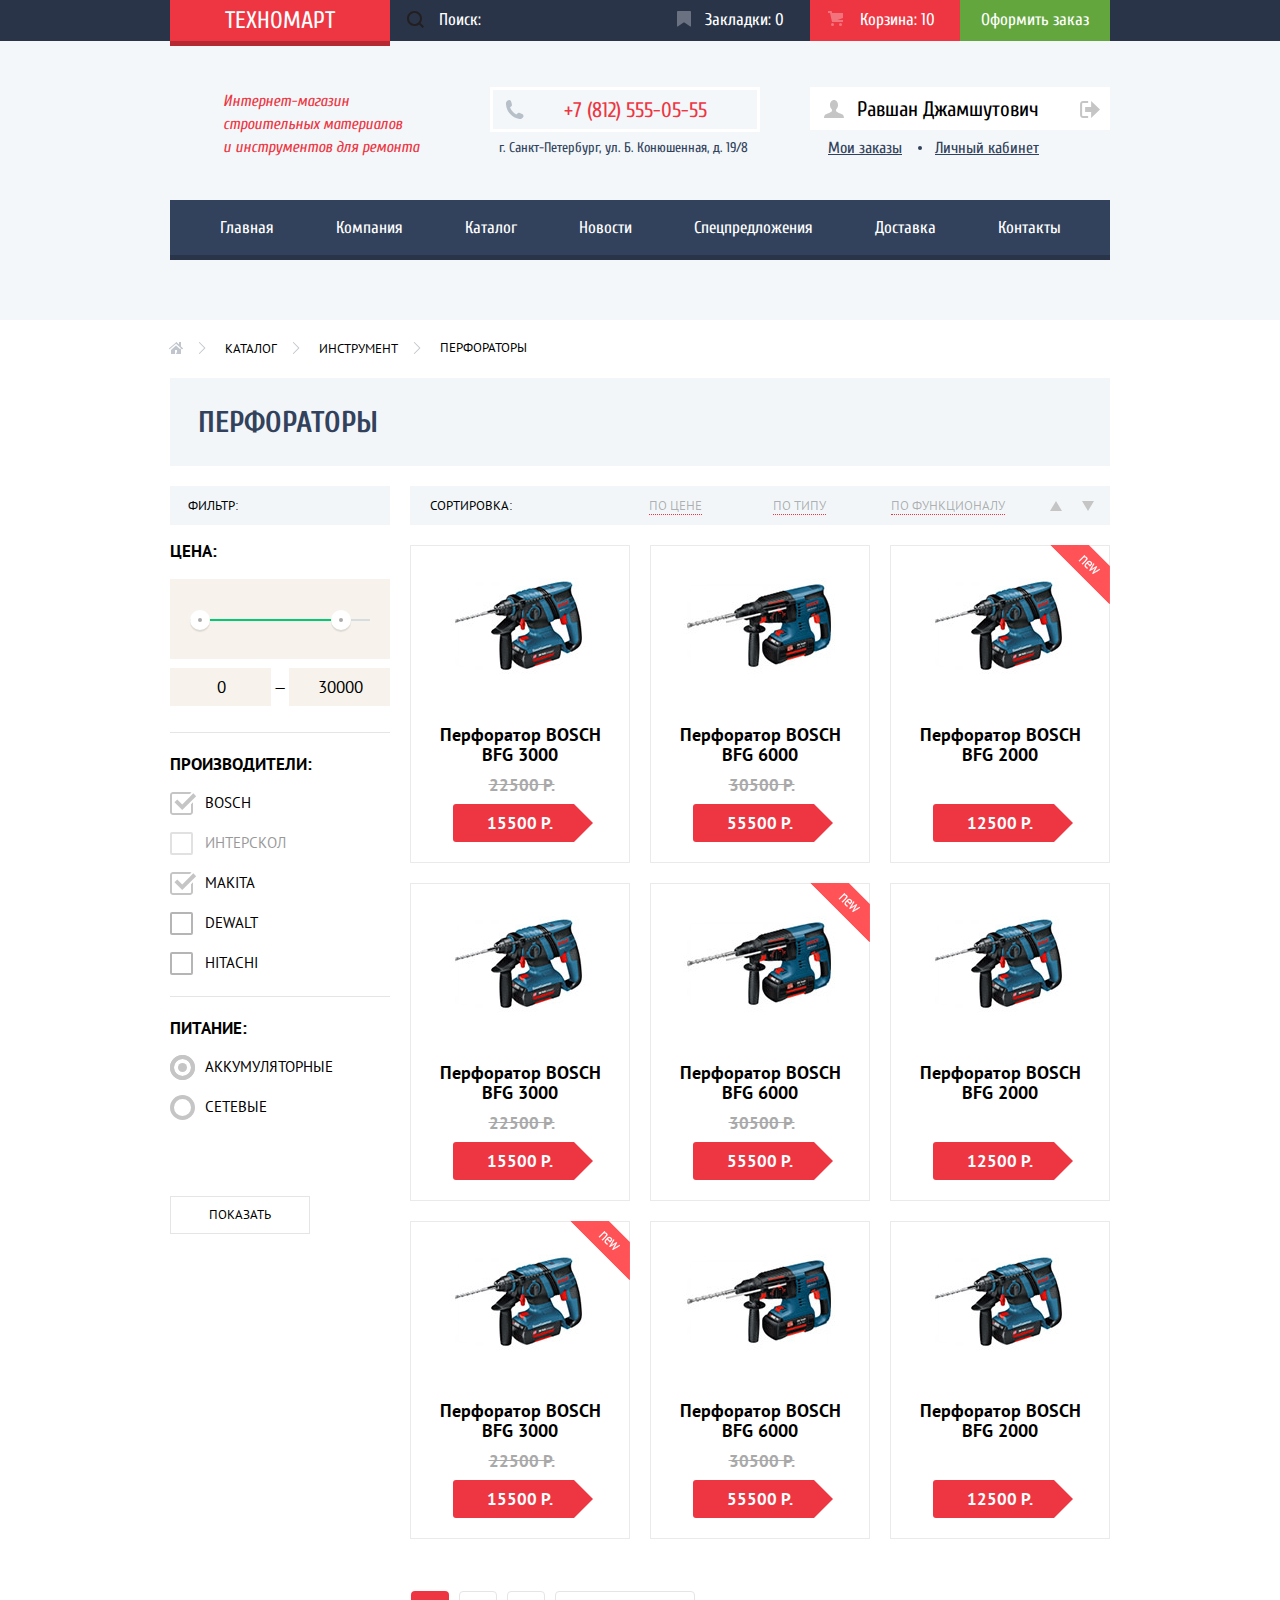
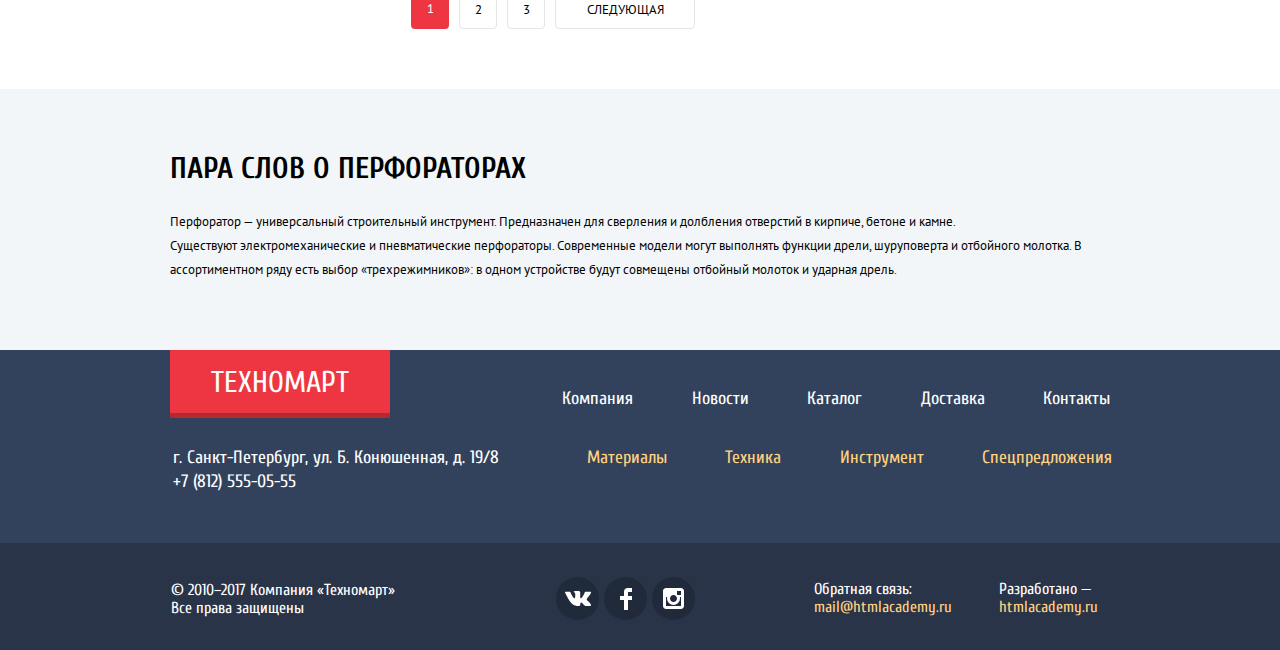
==== commit 7a70dbf9: "Оформление модальных окон" ====
--- a/catalog.html
+++ b/catalog.html
@@ -349,9 +349,9 @@
       <h2 class="addtocart-header">Товар добавлен в корзину!</h2>
       <div class="bottom-line-modal">
         <a class="button place-order-link" href="place_order.html">Оформить заказ</a>
-        <button type="submit">Продолжить покупки</button>
-      </div>
-      <button class="modal-close-button button" type="button">Закрыть</button>
+        <button class="button" type="submit">Продолжить покупки</button>
+      </div>
+      <button class="modal-close button" type="button">Закрыть</button>
     </section>
   </body>
 </html>
--- a/css/style.css
+++ b/css/style.css
@@ -722,6 +722,9 @@
   	width: 22px;
   	height: 40px;
   
+    background: none;
+    border: 0;
+
   	background-image: url("../img/icon-left.svg");
   	background-repeat: no-repeat;
   	background-position: 0 0;	
@@ -738,6 +741,9 @@
   	width: 22px;
   	height: 40px;
   
+    background: none;
+    border: 0;
+
   	background-image: url("../img/icon-right.svg");
   	background-repeat: no-repeat;
   	background-position: 0 0;	
@@ -819,7 +825,6 @@
 	font-size: 14px;
   	line-height: 18px;
   	text-align: center;
-  	/*vertical-align: middle;*/
   	color: #ffffff;
   	text-transform: uppercase;
 
@@ -2037,6 +2042,10 @@
   	background-color: #ffffff;
 }
 
+.pagination-item a {
+color: #000000;
+}
+
 .pagination-item:last-child {
 	display: block;
 	width: 140px;
@@ -2050,7 +2059,8 @@
 	border: 1px solid #ee3643;
 }
 
-.pagination-item-current {
+.pagination-item-current,
+.pagination-item-current a {
   	color: #ffffff;
 
   	border: none;
@@ -2295,48 +2305,210 @@
   	background-color: #ee3643;
 }
 
+/* Всплывающая форма */
+
 .modal {
-  	color: #000000;
-
-  	background-color: #ffffff;
+    position: fixed;
+  
+    color: #000000;
+
+    background-color: #ffffff;
+    background-position: 0 0;
+    background-repeat: repeat;
+    
+}
+
+.modal-write-us {
+    display: none; 
+    top: 120px;
+    left: 50%;
+
+    width: 458px;
+    margin-left: -310px;
+    padding: 46px 81px 37px;
+
+    border-top: 7px solid #ff5357;
+    box-shadow: 0 20px 40px rgba(0, 0, 0, 0.75);
+
+    z-index: 666;
+}
+
+.user-info-container {
+    display: flex;
+    justify-content: space-between;
+    flex-wrap: wrap;
+}
+
+.write-us-form p {
+    display: flex;
+    flex-direction: column;
+    flex-wrap: wrap;
+
+    margin: 0;
+    margin-bottom: 20px;
 }
 
 .write-us-form label{
-	font-size: 18px;
-	line-height: 18px;
+    width: 220px;
+    font-size: 18px;
+    line-height: 18px;
+    color: #000000;
+
+    margin-bottom: 10px;
+}
+
+.write-us-form input[type="text"],
+.write-us-form textarea {
+    box-sizing: border-box;
+    
+    padding: 8px 13px;
+  
+    font-family: "PT Sans", Arial, sans-serif;
+    font-size: 13px;
+    line-height: 18px;
+    font-weight: 400;
+    color: #a9a9a9;
+  
+    border: 2px solid #dee3e4;
+}
+
+.write-us-form input[type="text"] {
+    width: 220px;
+}
+
+.write-us-form textarea {
+    width: 460px;
+    min-height: 114px;
+}
+
+.modal-close {
+    position: absolute;
+    top: 9px;
+    right: 9px;
+  
+    width: 21px;
+    height: 21px;
+
+    font-size: 0;
+
+    background-color: transparent;
+    border: 0;
+
+    cursor: pointer;
+}
+
+.modal-close::before,
+.modal-close::after {
+    content: "";
+
+    position: absolute;
+    top: 9px;
+    right: -3px;
+
+    width: 27px;
+    height: 4px;
+
+    background-color: #ee3643;
+}
+
+.modal-close::before {
+    transform: rotate(45deg);
+}
+
+.modal-close::after {
+    transform: rotate(-45deg);
+}
+
+.modal-send {
+    border: none;
+    width: 460px;
+    margin-top: 54px;
+}
+
+.modal-map {
+    top: 50%;
+    left: 50%;
+
+    display: none;
+    width: 940px;
+    height: 446px;
+    margin-top: -280px;
+    margin-left: -470px;
+
+    box-shadow: 0px 0px 14.72px 1.28px rgba(47, 42, 43, 0.5);
+
+    z-index: 667;
+}
+
+.modal-map p {
+  margin: 0;
+}
+
+.modal-cart-add {
+    display: none; 
+    top: 120px;
+    left: 50%;
+
+    width: 620px;
+    margin-left: -310px;
+
+    border-top: 7px solid #ff5357;
+    box-shadow: 0 20px 40px rgba(41, 52, 73, 0.75);
+
+    z-index: 666;
+}
+
+.modal-cart-add h2 {
+    font-size: 30px;
+    line-height: 30px;
+    color: #000000;
+    
+    margin: 0;
+    padding: 65px 60px 68px 179px;
+}
+
+.modal-cart-add h2:before {
+    content: "";
+
+    position: absolute;
+    top: 48px;
+    left: 81px;
+
+    width: 66px;
+    height: 66px;
+
+    background-image: url("../img/form-1.svg");
+}
+
+.modal-cart-add p {
+    display: flex;
+    flex-direction: column;
+    flex-wrap: wrap;
+
+    margin: 0;
+    margin-bottom: 20px;
+}
+
+.bottom-line-modal {
+    display: flex;
+    justify-content: space-between;
+    padding: 37px 80px;
+
 	color: #000000;
-}
-
-.write-us-form input,
-.write-us-form textarea {
-	font-family: "PT Sans", Arial, sans-serif;
-	font-size: 13px;
-	line-height: 18px;
-	font-weight: 400;
-	color: #a9a9a9;
-
-	border: 2px solid #dee3e4;
-}
-
-.button-send,
-.modal-close-button {
-	border: none;
-}
-
-.modal-cart-add h2 {
-  	font-size: 30px;
-  	line-height: 30px;
-  	color: #000000;
-}
-
-.bottom-line-modal {
-	color: #000000;
 
 	background-color: #f1f1f1;
+}
+
+.bottom-line-modal a {
+    vertical-align: middle;
+    padding: 0;
+    padding-top: 11px;
+    width: 220px;
 }
 
 .bottom-line-modal button {
 	color: #000000;
+    width: 220px;
 	border: none;
 
 	background-color: #ffffff;
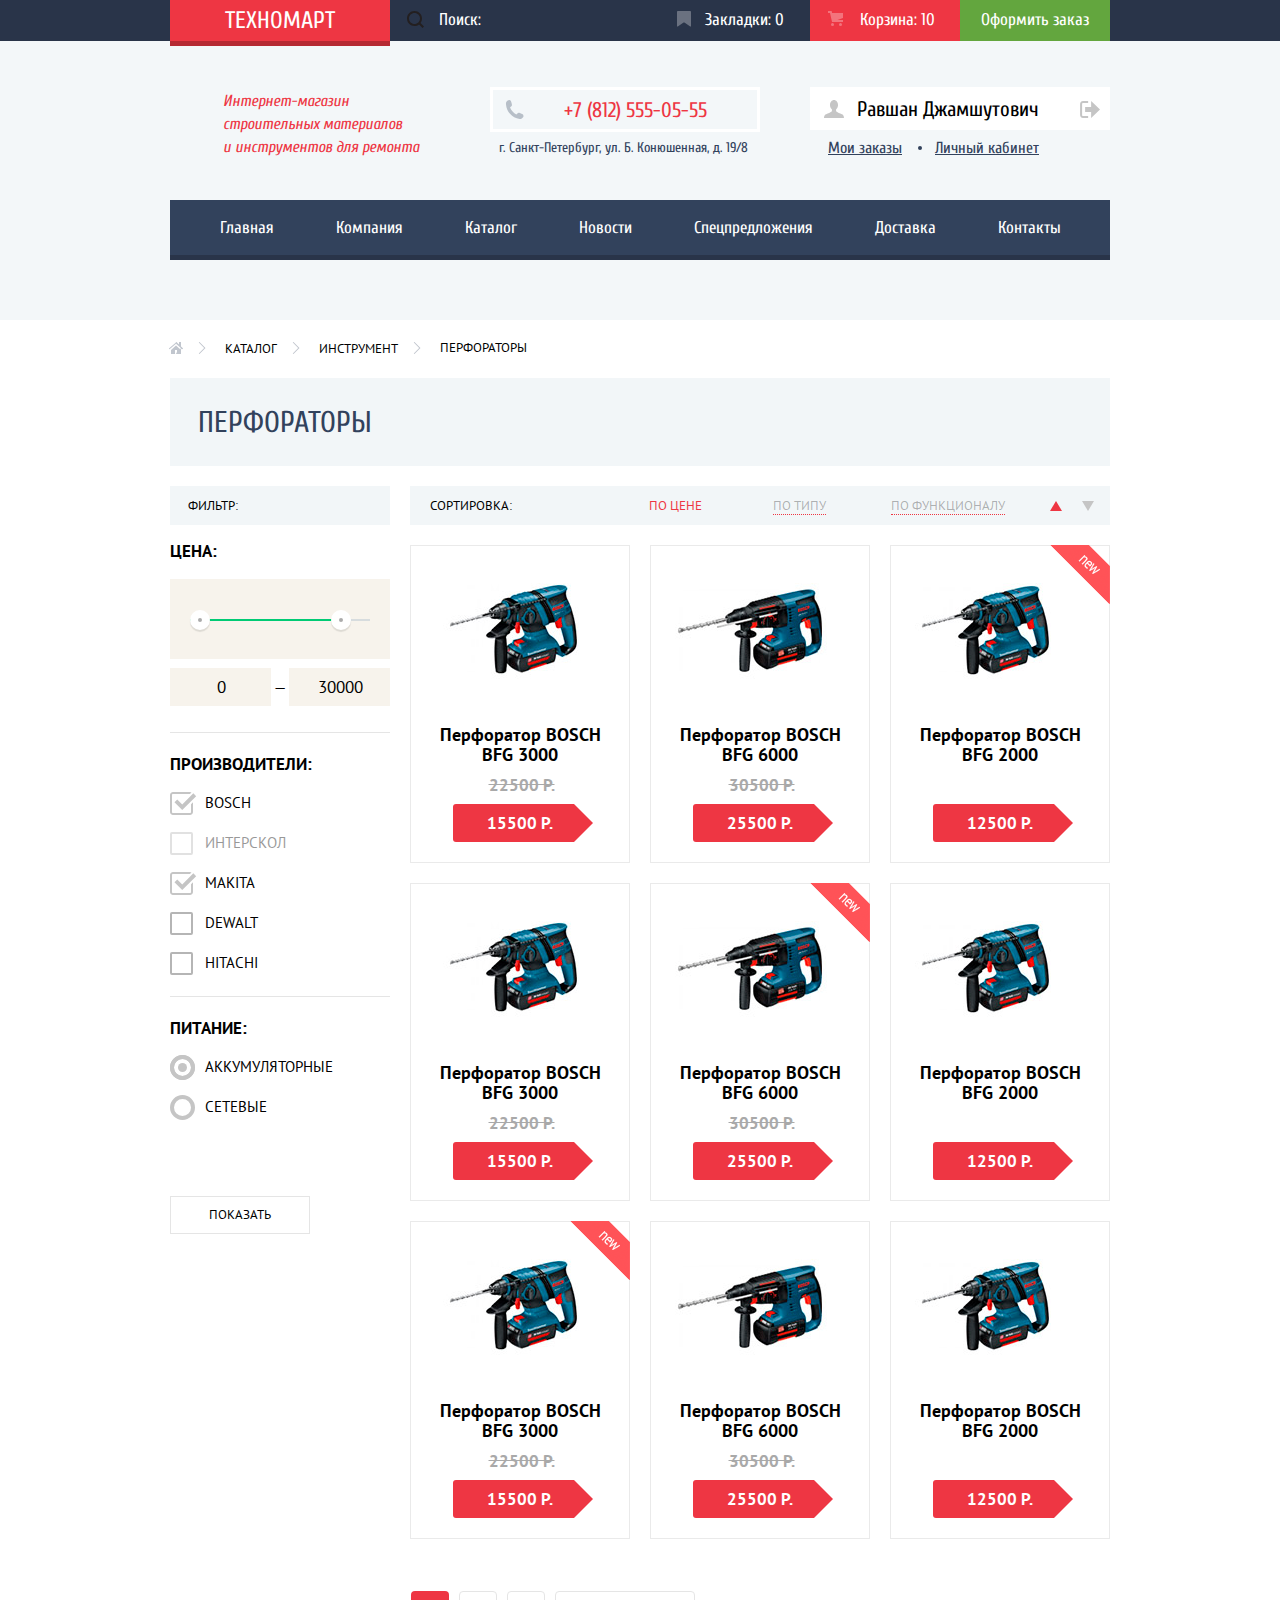
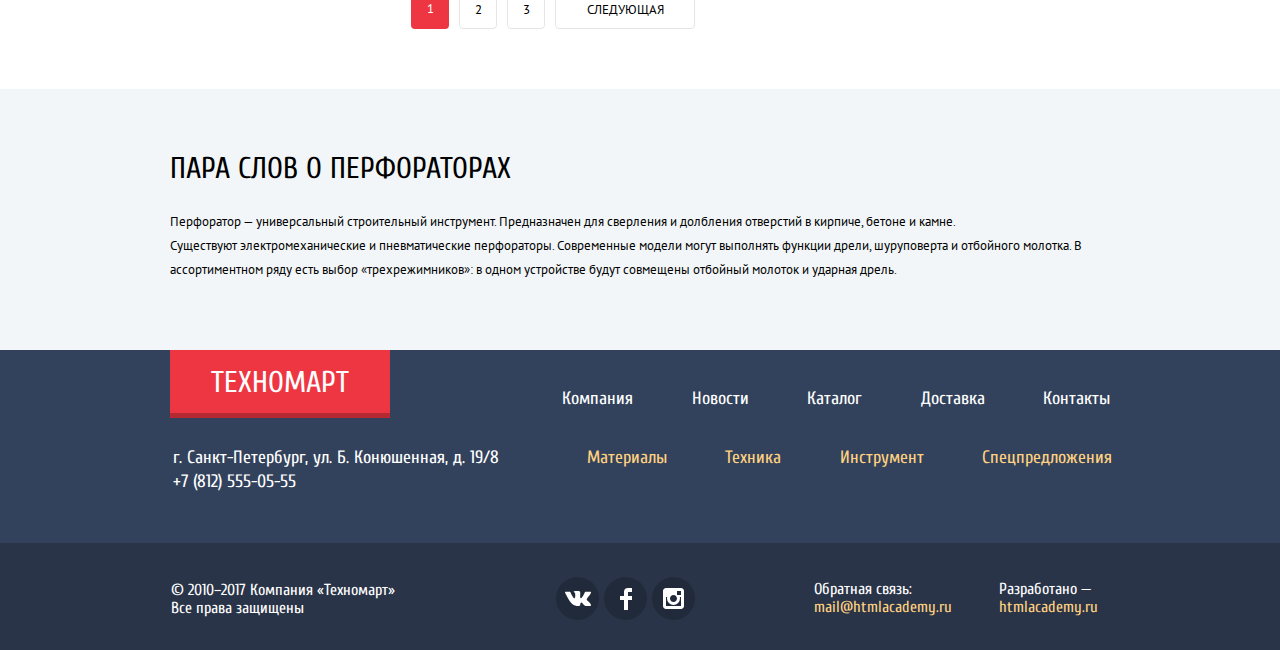
==== commit 6afedeb5: "Исправление ошибок после 1ой проверки" ====
--- a/catalog.html
+++ b/catalog.html
@@ -1,357 +1,355 @@
 <!DOCTYPE html>
 <html lang="ru">
-  <head>
+<head>
     <meta charset="utf-8">
     <title>Каталог товаров "Техномарт"</title>
     <link href="https://fonts.googleapis.com/css?family=Cuprum:400,400i,700&amp;subset=cyrillic" rel="stylesheet">
     <link href="https://fonts.googleapis.com/css?family=PT+Sans:400,700&amp;subset=cyrillic" rel="stylesheet">
     <link href="css/normalize.css" rel="stylesheet">
     <link href="css/style.css" rel="stylesheet">
-  </head>
-  <body>
+</head>
+<body>
     <header class="main-header">
-      <div class="top-line">
-        <div class="container">
-        	<a class="technomart-logo" href="index.html">Техномарт</a>
-        	<form class="search-form">
-            <label class="visually-hidden" for="site-search">Поиск:</label>
-            <input type="search" name="search" id="site-search" value="Поиск:"> 
-          </form>
-        	<a class="bookmarks-button" href="bookmarks.html">Закладки: 0</a>
-        	<a class="basket-button basket-button-active" href="basket.html">Корзина: 10</a>
-        	<a class="place-order" href="place_order.html">Оформить заказ</a>
-          </div>
-      </div>
-
-      <div class="wrapper">
-        <div class="header-middle">
-          <div class="container">
-            <h1 class="header-h1">Интернет-магазин<br> строительных материалов<br> и инструментов для ремонта</h1>
-            <div class="header-contacts">
-              <p class="header-contacts-telephone">+7 (812) 555-05-55</p>
-              <p class="header-contacts-adress">г. Санкт-Петербург, ул. Б. Конюшенная, д. 19/8</p>
-            </div>
-            <div class="login-active">
-              <div class="profile-and-logout">
-                <p class="header-username">Равшан Джамшутович</p>
-                <a class="logout-link" href="#"></a>
-              </div>
-              <div class="profile-links">
-                <a class="my-order-link" href="my_order.html">Мои заказы</a>
-                <span></span>
-                <a class="personal-area-link" href="my_account.html">Личный кабинет</a>
-              </div>
-            </div>
-          </div>
-        </div>
-
-        <nav class="container main-navigation">
-          <ul class="site-navigation">
-            <li><a href="index.html">Главная</a></li>
-            <li><a href="company.html">Компания</a></li>
-            <li><a href="catalog.html">Каталог</a></li>
-            <li><a href="news.html">Новости</a></li>
-            <li><a href="specialoffer.html">Спецпредложения</a></li>
-            <li><a href="delivery.html">Доставка</a></li>
-            <li><a href="contacts.html">Контакты</a></li>
-          </ul>  
-        </nav>
-      </div>
-    </header>	
-
-    <main>
-      <div class="container">
-        <ul class="breadcrumbs">
-          <li><a href="index.html" class="breadcrumbs-main"></a></li>
-          <li><a href="catalog.html">Каталог</a></li>
-          <li><a href="instuments.html">Инструмент</a></li>
-          <li class="breadcrumbs-current">Перфораторы</li>
-        </ul>
-
-        <h1 class="page-title">Перфораторы</h1>
-      
-        <div class="catalog-container">
-          <section class="filters">
-            <h2>Фильтр:</h2>
-            <form class="filter" method="get" action="https://echo.htmlacademy.ru">
-              <fieldset>
-                <legend>Цена:</legend>
-
-                <div class="filter-range">
-                    <!-- <div class="filter-range-title">Стоимость в сутки (р):</div> -->
-                    <div class="range-controls">
-                        <div class="scale">
-                            <div class="bar"></div>
+        <div class="top-line">
+            <div class="container">
+                <a class="technomart-logo" href="index.html">Техномарт</a>
+                <form class="search-form">
+                    <label class="visually-hidden" for="site-search">Поиск:</label>
+                    <input type="search" name="search" id="site-search" value="Поиск:"> 
+                </form>
+                <a class="bookmarks-button" href="bookmarks.html">Закладки: 0</a>
+                <a class="basket-button basket-button-active" href="basket.html">Корзина: 10</a>
+                <a class="place-order" href="place_order.html">Оформить заказ</a>
+            </div>
+        </div>
+
+        <div class="wrapper">
+            <div class="header-middle">
+                <div class="container">
+                    <h1 class="header-h1">Интернет-магазин<br> строительных материалов<br> и инструментов для ремонта</h1>
+                    <div class="header-contacts">
+                        <p class="header-contacts-telephone">+7 (812) 555-05-55</p>
+                        <p class="header-contacts-adress">г. Санкт-Петербург, ул. Б. Конюшенная, д. 19/8</p>
+                    </div>
+                    <div class="login-active">
+                        <div class="profile-and-logout">
+                            <p class="header-username">Равшан Джамшутович</p>
+                            <a class="logout-link" href="#"></a>
                         </div>
-                        <div class="range-toggle range-toggle-min"></div>
-                        <div class="range-toggle range-toggle-max"></div>
-                    </div>
-                    <div class="price-controls">
-                        <label class="visually-hidden" for="min-price">Минимальная цена</label>
-                        <input type="text" name="min-price" id="min-price" value="0">
-                        <span>—</span>
-                        <label class="visually-hidden" for="max-price">Максимальная цена</label>
-                        <input type="text" name="max-price" id="max-price" value="30000">
+                        <div class="profile-links">
+                            <a class="my-order-link" href="my_order.html">Мои заказы</a>
+                            <a class="personal-area-link" href="my_account.html">Личный кабинет</a>
+                        </div>
                     </div>
                 </div>
-              </fieldset>
-
-              <hr class="separator-line">
-
-              <fieldset>
-                <legend>Производители:</legend>
-                <ul>
-                  <li class="filter-option">
-                      <input class="visually-hidden filter-input filter-input-checkbox" type="checkbox" name="bosch" id="filter-bosch" checked>
-                      <label class="label-disabled" for="filter-bosch">Bosch</label>
-                  </li>
-                  <li class="filter-option">
-                      <input class="visually-hidden filter-input filter-input-checkbox" type="checkbox" name="interskol" id="filter-interskol" disabled>
-                      <label class="label-disabled" for="filter-interskol">Интерскол</label>
-                  </li>
-                  <li class="filter-option">
-                      <input class="visually-hidden filter-input filter-input-checkbox" type="checkbox" name="makita" id="filter-makita" checked>
-                      <label class="label-disabled" for="filter-makita">Makita</label>
-                  </li>
-                  <li class="filter-option">
-                      <input class="visually-hidden filter-input filter-input-checkbox" type="checkbox" name="dewalt" id="filter-dewalt">
-                      <label class="label-disabled" for="filter-dewalt">DeWALT</label>
-                  </li>
-                  <li class="filter-option">
-                      <input class="visually-hidden filter-input filter-input-checkbox" type="checkbox" name="hitachi" id="filter-hitachi">
-                      <label class="label-disabled" for="filter-hitachi">Hitachi</label>
-                  </li>
+            </div>
+
+            <nav class="container main-navigation">
+                <ul class="site-navigation">
+                    <li><a href="index.html">Главная</a></li>
+                    <li><a href="company.html">Компания</a></li>
+                    <li><a href="catalog.html">Каталог</a></li>
+                    <li><a href="news.html">Новости</a></li>
+                    <li><a href="specialoffer.html">Спецпредложения</a></li>
+                    <li><a href="delivery.html">Доставка</a></li>
+                    <li><a href="contacts.html">Контакты</a></li>
                 </ul>
-              </fieldset>
-
-              <hr class="separator-line">
-
-              <fieldset>
-                <legend>Питание:</legend>
-                <ul>
-                  <li class="filter-option">
-                    <input class="visually-hidden filter-input filter-input-radio" type="radio" name="power-supply" id="power-supply-battery" checked>
-                    <label class="label-disabled" for="power-supply-battery">Аккумуляторные</label>
-                  </li>
-                  <li class="filter-option">
-                    <input class="visually-hidden filter-input filter-input-radio" type="radio" name="power-supply" id="power-supply-mains">
-                    <label class="label-disabled" for="power-supply-mains">Сетевые</label>
-                  </li>
+            </nav>
+        </div>
+    </header>
+
+    <main>
+        <div class="container">
+            <ul class="breadcrumbs">
+                <li><a href="index.html" class="breadcrumbs-main"><span class="visually-hidden">На главную</span></a></li>
+                <li><a href="catalog.html">Каталог</a></li>
+                <li><a href="instuments.html">Инструмент</a></li>
+                <li class="breadcrumbs-current">Перфораторы</li>
+            </ul>
+
+            <h1 class="page-title">Перфораторы</h1>
+
+            <div class="catalog-container">
+                <section class="filters">
+                    <h2>Фильтр:</h2>
+                    <form class="filter" method="get" action="https://echo.htmlacademy.ru">
+                        <fieldset>
+                            <legend>Цена:</legend>
+
+                            <div class="filter-range">
+                                <div class="range-controls">
+                                    <div class="scale">
+                                        <div class="bar"></div>
+                                    </div>
+                                    <div class="range-toggle range-toggle-min"></div>
+                                    <div class="range-toggle range-toggle-max"></div>
+                                </div>
+                                <div class="price-controls">
+                                    <label class="visually-hidden" for="min-price">Минимальная цена</label>
+                                    <input type="text" name="min-price" id="min-price" value="0">
+                                    <span>—</span>
+                                    <label class="visually-hidden" for="max-price">Максимальная цена</label>
+                                    <input type="text" name="max-price" id="max-price" value="30000">
+                                </div>
+                            </div>
+                        </fieldset>
+
+                        <hr class="separator-line">
+
+                        <fieldset>
+                            <legend>Производители:</legend>
+                            <ul>
+                                <li class="filter-option">
+                                    <input class="visually-hidden filter-input filter-input-checkbox" type="checkbox" name="bosch" id="filter-bosch" checked>
+                                    <label class="label-disabled" for="filter-bosch">Bosch</label>
+                                </li>
+                                <li class="filter-option">
+                                    <input class="visually-hidden filter-input filter-input-checkbox" type="checkbox" name="interskol" id="filter-interskol" disabled>
+                                    <label class="label-disabled" for="filter-interskol">Интерскол</label>
+                                </li>
+                                <li class="filter-option">
+                                    <input class="visually-hidden filter-input filter-input-checkbox" type="checkbox" name="makita" id="filter-makita" checked>
+                                    <label class="label-disabled" for="filter-makita">Makita</label>
+                                </li>
+                                <li class="filter-option">
+                                    <input class="visually-hidden filter-input filter-input-checkbox" type="checkbox" name="dewalt" id="filter-dewalt">
+                                    <label class="label-disabled" for="filter-dewalt">DeWALT</label>
+                                </li>
+                                <li class="filter-option">
+                                    <input class="visually-hidden filter-input filter-input-checkbox" type="checkbox" name="hitachi" id="filter-hitachi">
+                                    <label class="label-disabled" for="filter-hitachi">Hitachi</label>
+                                </li>
+                            </ul>
+                        </fieldset>
+
+                        <hr class="separator-line">
+
+                        <fieldset>
+                            <legend>Питание:</legend>
+                            <ul>
+                                <li class="filter-option">
+                                    <input class="visually-hidden filter-input filter-input-radio" type="radio" name="power-supply" id="power-supply-battery" checked>
+                                    <label class="label-disabled" for="power-supply-battery">Аккумуляторные</label>
+                                </li>
+                                <li class="filter-option">
+                                    <input class="visually-hidden filter-input filter-input-radio" type="radio" name="power-supply" id="power-supply-mains">
+                                    <label class="label-disabled" for="power-supply-mains">Сетевые</label>
+                                </li>
+                            </ul>
+                        </fieldset>
+                        <button type="submit" class="filter-button">Показать</button>
+                    </form>
+                </section>
+
+                <div class="catalog-right-column">
+                    <section class="sorting">
+                        <h2>Сортировка:</h2>
+                        <ul class="sorting-list">
+                            <li><a class="sort-by-price active" href="#">По цене</a></li>
+                            <li><a class="sort-by-type" href="#">По типу</a></li>
+                            <li><a class="sort-by-function" href="#">По функционалу</a></li>
+                        </ul>
+                        <a class="sort-low-to-high active" href="#"><span class="visually-hidden">По возростанию</span></a>
+                        <a class="sort-high-to-low" href="#"><span class="visually-hidden">По убыванию</span></a>
+                    </section>
+
+                    <section class="catalog">
+                        <h2 class="visually-hidden">Список перфораторов</h2>
+                        <ul class="catalog-list">
+                            <li class="catalog-item">  
+                                <p class="catalog-image">
+                                    <img src="img/bosch_bfg_3000.jpg" width="216" height="161" alt="Перфоратор BOSCH BFG 3000">
+                                </p>
+                                <div class="actions">
+                                    <a class="addtocart-button" href="#">Купить</a>
+                                    <a class="addtobookmark-button" href="#">В закладки</a>
+                                </div>
+                                <a href="bosch_bfg_3000.html"><h3>Перфоратор BOSCH BFG 3000</h3></a>
+                                <p class="catalog-oldprice">22500 Р.</p>
+                                <p class="catalog-price">15500 Р.</p>    
+                            </li>
+                            <li class="catalog-item">
+                                <p class="catalog-image">
+                                    <img src="img/bosch_bfg_6000.jpg" width="216" height="161" alt="Перфоратор BOSCH BFG 6000">
+                                </p>
+                                <div class="actions">
+                                    <a class="addtocart-button" href="#">Купить</a>
+                                    <a class="addtobookmark-button" href="#">В закладки</a>
+                                </div>
+                                <a href="bosch_bfg_6000.html"><h3>Перфоратор BOSCH BFG 6000</h3></a>
+                                <p class="catalog-oldprice">30500 Р.</p>
+                                <p class="catalog-price">25500 Р.</p>
+                            </li>
+                            <li class="catalog-item">
+                                <div class="flag flag-new">новинка</div>
+                                <p class="catalog-image">
+                                    <img src="img/bosch_bfg_2000.jpg" width="216" height="161" alt="Перфоратор BOSCH BFG 2000">
+                                </p>
+                                <div class="actions">
+                                    <a class="addtocart-button" href="#">Купить</a>
+                                    <a class="addtobookmark-button" href="#">В закладки</a>
+                                </div>
+                                <a href="bosch_bfg_2000.html"><h3>Перфоратор BOSCH BFG 2000</h3></a>
+                                <p class="catalog-oldprice"></p>
+                                <p class="catalog-price">12500 Р.</p>
+                            </li>
+                            <li class="catalog-item">  
+                                <p class="catalog-image">
+                                    <img src="img/bosch_bfg_3000.jpg" width="216" height="161" alt="Перфоратор BOSCH BFG 3000">
+                                </p>
+                                <div class="actions">
+                                    <a class="addtocart-button" href="#">Купить</a>
+                                    <a class="addtobookmark-button" href="#">В закладки</a>
+                                </div>
+                                <a href="bosch_bfg_3000.html"><h3>Перфоратор BOSCH BFG 3000</h3></a>
+                                <p class="catalog-oldprice">22500 Р.</p>
+                                <p class="catalog-price">15500 Р.</p>
+                            </li>
+                            <li class="catalog-item">
+                                <div class="flag flag-new">новинка</div>
+                                <p class="catalog-image">
+                                    <img src="img/bosch_bfg_6000.jpg" width="216" height="161" alt="Перфоратор BOSCH BFG 6000">
+                                </p>
+                                <div class="actions">
+                                    <a class="addtocart-button" href="#">Купить</a>
+                                    <a class="addtobookmark-button" href="#">В закладки</a>
+                                </div>
+                                <a href="bosch_bfg_6000.html"><h3>Перфоратор BOSCH BFG 6000</h3></a>
+                                <p class="catalog-oldprice">30500 Р.</p>
+                                <p class="catalog-price">25500 Р.</p>
+                            </li>
+                            <li class="catalog-item">
+                                <p class="catalog-image">
+                                    <img src="img/bosch_bfg_2000.jpg" width="216" height="161" alt="Перфоратор BOSCH BFG 2000">
+                                </p>
+                                <div class="actions">
+                                    <a class="addtocart-button" href="#">Купить</a>
+                                    <a class="addtobookmark-button" href="#">В закладки</a>
+                                </div>
+                                <a href="bosch_bfg_2000.html"><h3>Перфоратор BOSCH BFG 2000</h3></a>
+                                <p class="catalog-oldprice"></p>
+                                <p class="catalog-price">12500 Р.</p>
+                            </li>
+                            <li class="catalog-item">  
+                                <div class="flag flag-new">новинка</div>
+                                <p class="catalog-image">
+                                    <img src="img/bosch_bfg_3000.jpg" width="216" height="161" alt="Перфоратор BOSCH BFG 3000">
+                                </p>
+                                <div class="actions">
+                                    <a class="addtocart-button" href="#">Купить</a>
+                                    <a class="addtobookmark-button" href="#">В закладки</a>
+                                </div>
+                                <a href="bosch_bfg_3000.html"><h3>Перфоратор BOSCH BFG 3000</h3></a>
+                                <p class="catalog-oldprice">22500 Р.</p>
+                                <p class="catalog-price">15500 Р.</p>    
+                            </li>
+                            <li class="catalog-item">
+                                <p class="catalog-image">
+                                    <img src="img/bosch_bfg_6000.jpg" width="216" height="161" alt="Перфоратор BOSCH BFG 6000">
+                                </p>
+                                <div class="actions">
+                                    <a class="addtocart-button" href="#">Купить</a>
+                                    <a class="addtobookmark-button" href="#">В закладки</a>
+                                </div>
+                                <a href="bosch_bfg_6000.html"><h3>Перфоратор BOSCH BFG 6000</h3></a>
+                                <p class="catalog-oldprice">30500 Р.</p>
+                                <p class="catalog-price">25500 Р.</p>
+                            </li>
+                            <li class="catalog-item">
+                                <p class="catalog-image">
+                                    <img src="img/bosch_bfg_2000.jpg" width="216" height="161" alt="Перфоратор BOSCH BFG 2000">
+                                </p>
+                                <div class="actions">
+                                    <a class="addtocart-button" href="#">Купить</a>
+                                    <a class="addtobookmark-button" href="#">В закладки</a>
+                                </div>
+                                <a href="bosch_bfg_2000.html"><h3>Перфоратор BOSCH BFG 2000</h3></a>
+                                <p class="catalog-oldprice"></p>
+                                <p class="catalog-price">12500 Р.</p>
+                            </li>
+                        </ul>
+                        <ul class="pagination-list">
+                            <li class="pagination-item pagination-item-current"><a>1</a></li>
+                            <li class="pagination-item"><a href="#">2</a></li>
+                            <li class="pagination-item"><a href="#">3</a></li>
+                            <li class="pagination-item"><a href="#">Следующая</a></li>
+                        </ul>
+                    </section>
+                </div>
+            </div>
+        </div>
+        <div class="perforators-about">
+            <div class="container">
+                <h2>Пара слов о перфораторах</h2>
+                <p>Перфоратор — универсальный строительный инструмент. Предназначен для сверления и долбления отверстий в кирпиче, бетоне и камне.<br>
+                Существуют электромеханические и пневматические перфораторы. Современные модели могут выполнять функции дрели, шуруповерта и отбойного молотка. В ассортиментном ряду есть выбор «трехрежимников»: в одном устройстве будут совмещены отбойный молоток и ударная дрель.</p>
+            </div>
+        </div>
+    </main>
+
+    <footer class="main-footer">
+        <div class="footer-top-line">
+            <div class="container">
+                <a class="technomart-footer-logo" href="index.html">Техномарт</a>
+                <ul class="footer-navigation">
+                    <li><a href="company.html">Компания</a></li>
+                    <li><a href="news.html">Новости</a></li>
+                    <li><a href="catalog.html">Каталог</a></li>
+                    <li><a href="delivery.html">Доставка</a></li>
+                    <li><a href="contacts.html">Контакты</a></li>
                 </ul>
-              </fieldset>
-              <button type="submit" class="filter-button">Показать</button>
-            </form>  
-          </section>
-
-          <div class="catalog-right-column">
-            <section class="sorting">
-              <h2>Сортировка:</h2>
-              <ul class="sorting-list">
-                <li><a class="sort-by-price" href="#">По цене</a></li>
-                <li><a class="sort-by-type" href="#">По типу</a></li>
-                <li><a class="sort-by-function" href="#">По функционалу</a></li>
-              </ul>
-              <a class="sort-low-to-high" href="#"></a>
-              <a class="sort-high-to-low" href="#"></a>
-            </section>
-
-            <section class="catalog">
-              <h2 class="visually-hidden">Список перфораторов</h2>
-              <ul class="catalog-list">
-                <li class="catalog-item">  
-                  <p class="catalog-image">
-                    <img src="img/bosch_bfg_3000.jpg" width="216" height="161" alt="Перфоратор BOSCH BFG 3000">
-                  </p>
-                  <div class="actions">
-                        <a class="addtocart-button" href="#">Купить</a>
-                        <a class="addtobookmark-button" href="#">В закладки</a>
-                  </div>
-                  <a href="bosch_bfg_3000.html"><h3>Перфоратор BOSCH BFG 3000</h3></a>
-                  <p class="catalog-oldprice">22500 Р.</p>
-                  <p class="catalog-price">15500 Р.</p>    
-                </li>
-                <li class="catalog-item">
-                  <p class="catalog-image">
-                    <img src="img/bosch_bfg_6000.jpg" width="216" height="161" alt="Перфоратор BOSCH BFG 6000">
-                  </p>
-                  <div class="actions">
-                        <a class="addtocart-button" href="#">Купить</a>
-                        <a class="addtobookmark-button" href="#">В закладки</a>
-                  </div>
-                  <a href="bosch_bfg_6000.html"><h3>Перфоратор BOSCH BFG 6000</h3></a>
-                  <p class="catalog-oldprice">30500 Р.</p>
-                  <p class="catalog-price">55500 Р.</p>
-                </li>
-                <li class="catalog-item">
-                  <div class="flag flag-new">новинка</div>
-                  <p class="catalog-image">
-                    <img src="img/bosch_bfg_2000.jpg" width="216" height="161" alt="Перфоратор BOSCH BFG 2000">
-                  </p>
-                  <div class="actions">
-                        <a class="addtocart-button" href="#">Купить</a>
-                        <a class="addtobookmark-button" href="#">В закладки</a>
-                  </div>
-                  <a href="bosch_bfg_2000.html"><h3>Перфоратор BOSCH BFG 2000</h3></a>
-                  <p class="catalog-oldprice"></p>
-                  <p class="catalog-price">12500 Р.</p>
-                </li>
-                <li class="catalog-item">  
-                  <p class="catalog-image">
-                    <img src="img/bosch_bfg_3000.jpg" width="216" height="161" alt="Перфоратор BOSCH BFG 3000">
-                  </p>
-                  <div class="actions">
-                        <a class="addtocart-button" href="#">Купить</a>
-                        <a class="addtobookmark-button" href="#">В закладки</a>
-                  </div>
-                  <a href="bosch_bfg_3000.html"><h3>Перфоратор BOSCH BFG 3000</h3></a>
-                  <p class="catalog-oldprice">22500 Р.</p>
-                  <p class="catalog-price">15500 Р.</p>    
-                </li>
-                <li class="catalog-item">
-                  <div class="flag flag-new">новинка</div>
-                  <p class="catalog-image">
-                    <img src="img/bosch_bfg_6000.jpg" width="216" height="161" alt="Перфоратор BOSCH BFG 6000">
-                  </p>
-                  <div class="actions">
-                        <a class="addtocart-button" href="#">Купить</a>
-                        <a class="addtobookmark-button" href="#">В закладки</a>
-                  </div>
-                  <a href="bosch_bfg_6000.html"><h3>Перфоратор BOSCH BFG 6000</h3></a>
-                  <p class="catalog-oldprice">30500 Р.</p>
-                  <p class="catalog-price">55500 Р.</p>
-                </li>
-                <li class="catalog-item">
-                  <p class="catalog-image">
-                    <img src="img/bosch_bfg_2000.jpg" width="216" height="161" alt="Перфоратор BOSCH BFG 2000">
-                  </p>
-                  <div class="actions">
-                        <a class="addtocart-button" href="#">Купить</a>
-                        <a class="addtobookmark-button" href="#">В закладки</a>
-                  </div>
-                  <a href="bosch_bfg_2000.html"><h3>Перфоратор BOSCH BFG 2000</h3></a>
-                  <p class="catalog-oldprice"></p>
-                  <p class="catalog-price">12500 Р.</p>
-                </li>
-                <li class="catalog-item">  
-                  <div class="flag flag-new">новинка</div>
-                  <p class="catalog-image">
-                    <img src="img/bosch_bfg_3000.jpg" width="216" height="161" alt="Перфоратор BOSCH BFG 3000">
-                  </p>
-                  <div class="actions">
-                        <a class="addtocart-button" href="#">Купить</a>
-                        <a class="addtobookmark-button" href="#">В закладки</a>
-                  </div>
-                  <a href="bosch_bfg_3000.html"><h3>Перфоратор BOSCH BFG 3000</h3></a>
-                  <p class="catalog-oldprice">22500 Р.</p>
-                  <p class="catalog-price">15500 Р.</p>    
-                </li>
-                <li class="catalog-item">
-                  <p class="catalog-image">
-                    <img src="img/bosch_bfg_6000.jpg" width="216" height="161" alt="Перфоратор BOSCH BFG 6000">
-                  </p>
-                  <div class="actions">
-                        <a class="addtocart-button" href="#">Купить</a>
-                        <a class="addtobookmark-button" href="#">В закладки</a>
-                  </div>
-                  <a href="bosch_bfg_6000.html"><h3>Перфоратор BOSCH BFG 6000</h3></a>
-                  <p class="catalog-oldprice">30500 Р.</p>
-                  <p class="catalog-price">55500 Р.</p>
-                </li>
-                <li class="catalog-item">
-                  <p class="catalog-image">
-                    <img src="img/bosch_bfg_2000.jpg" width="216" height="161" alt="Перфоратор BOSCH BFG 2000">
-                  </p>
-                  <div class="actions">
-                        <a class="addtocart-button" href="#">Купить</a>
-                        <a class="addtobookmark-button" href="#">В закладки</a>
-                  </div>
-                  <a href="bosch_bfg_2000.html"><h3>Перфоратор BOSCH BFG 2000</h3></a>
-                  <p class="catalog-oldprice"></p>
-                  <p class="catalog-price">12500 Р.</p>
-                </li>
-              </ul>
-              <ul class="pagination-list">
-                <li class="pagination-item pagination-item-current"><a>1</a></li>
-                <li class="pagination-item"><a href="#">2</a></li>
-                <li class="pagination-item"><a href="#">3</a></li>
-                <li class="pagination-item"><a href="#">Следующая</a></li>
-              </ul>
-            </section>
-          </div>
-        </div>
-      </div>
-      <div class="perforators-about">
-        <div class="container">
-            <h2>Пара слов о перфораторах</h2>
-            <p>Перфоратор — универсальный строительный инструмент. Предназначен для сверления и долбления отверстий в кирпиче, бетоне и камне.<br>
-            Существуют электромеханические и пневматические перфораторы. Современные модели могут выполнять функции дрели, шуруповерта и отбойного молотка. В ассортиментном ряду есть выбор «трехрежимников»: в одном устройстве будут совмещены отбойный молоток и ударная дрель.</p>
-        </div>
-      </div>
-    </main>
-
-    <footer class="main-footer">
-      <div class="footer-top-line">
-        <div class="container">
-          <p class="technomart-footer-logo">Техномарт</p>
-          <ul class="footer-navigation">
-            <li><a href="company.html">Компания</a></li>
-            <li><a href="news.html">Новости</a></li>
-            <li><a href="catalog.html">Каталог</a></li>
-            <li><a href="delivery.html">Доставка</a></li>
-            <li><a href="contacts.html">Контакты</a></li>
-          </ul>
-        </div>
-      </div>
-      <div class="footer-middle-line">
-        <div class="container">
-          <p>г. Санкт-Петербург, ул. Б. Конюшенная, д. 19/8<br>
-          +7 (812) 555-05-55</p>
-          <ul class="promo-block-navigation">
-            <li><a href="materials.html">Материалы</a></li>
-            <li><a href="technics.html">Техника</a></li>
-            <li><a href="instruments.html">Инструмент</a></li>
-            <li><a href="specialoffer.html">Спецпредложения</a></li>
-          </ul>
-        </div>
-      </div>
-      <div class="footer-bottom-line">
-        <div class="container">
-          <div class="footer-copyright">
-            <p>© 2010–2017 Компания «Техномарт»</p>
-            <p>Все права защищены</p>
-          </div>
-          <div class="footer-social">
-            <ul>
-              <li><a class="social-button" href="#"><span class="visually-hidden">Вконтакте</span>
-                <svg xmlns="http://www.w3.org/2000/svg" width="26" height="15" viewBox="0 0 26 15"><path fill="#FFF" d="M16.138 11.51c.956-.309 2.18 2.04 3.483 2.939.978.681 1.727.534 1.727.534l3.473-.05s1.815-.112.957-1.554c-.071-.12-.503-1.069-2.585-3.022-2.177-2.043-1.882-1.712.739-5.244 1.597-2.153 2.236-3.468 2.036-4.028-.192-.539-1.365-.399-1.365-.399L20.69.713c-.381.001-.704.119-.851.515-.003.004-.621 1.666-1.445 3.079-1.741 2.989-2.436 3.148-2.724 2.961-.661-.433-.494-1.737-.494-2.664 0-2.897.432-4.105-.846-4.417-.427-.104-.739-.172-1.828-.182-1.392-.021-2.574 0-3.244.329-.445.223-.786.712-.579.74.26.035.843.16 1.155.586.401.552.389 1.789.389 1.789s.229 3.411-.54 3.834c-.528.29-1.25-.302-2.803-3.016-.793-1.388-1.392-2.922-1.392-2.922s-.116-.285-.326-.441c-.25-.185-.6-.244-.6-.244L.848.684S.29.7.085.946c-.182.218-.015.668-.015.668s2.909 6.881 6.203 10.347c3.02 3.182 6.452 2.971 6.452 2.971h1.555s.469-.054.709-.312c.224-.24.214-.691.214-.691s-.031-2.109.935-2.419z"/></svg></a>
-              </li>
-              <li><a class="social-button" href="#"><span class="visually-hidden">Фейсбук</span>
-                <svg xmlns="http://www.w3.org/2000/svg" width="12" height="22" viewBox="0 0 12 22"><path fill="#FFF" d="M12 4V0H8a4 4 0 0 0-4 4v4H0v4h4v10h4V12h4V8H8V4h4z"/></svg></a>
-              </li>
-              <li><a class="social-button" href="#"><span class="visually-hidden">Инстаграм</span>
-                <svg xmlns="http://www.w3.org/2000/svg" width="21" height="21" viewBox="0 0 21 21"><path fill="#FFF" d="M18 0H3C1.35 0 0 1.35 0 3v15c0 1.65 1.35 3 3 3h15c1.65 0 3-1.35 3-3V3c0-1.65-1.35-3-3-3zm-7.5 7c1.93 0 3.5 1.57 3.5 3.5S12.43 14 10.5 14 7 12.43 7 10.5 8.57 7 10.5 7zM18 18H3V9h1.181A6.504 6.504 0 0 0 4 10.5a6.5 6.5 0 1 0 13 0 6.45 6.45 0 0 0-.181-1.5H18v9zm0-11h-4V3h4v4z"/></svg></a>
-              </li>
-            </ul>
-          </div>
-          <p class="footer-feedback">
-            <b>Обратная связь:</b>
-            <a href="https://htmlacademy.ru">mail@htmlacademy.ru</a>
-          </p>
-          <p class="footer-developers">
-            <b>Разработано —</b>
-            <a href="https://htmlacademy.ru">htmlacademy.ru</a>
-          </p>
-        </div>
-      </div>
+            </div>
+        </div>
+        <div class="footer-middle-line">
+            <div class="container">
+                <p>г. Санкт-Петербург, ул. Б. Конюшенная, д. 19/8<br>
+                +7 (812) 555-05-55</p>
+                <ul class="promo-block-navigation">
+                    <li><a href="materials.html">Материалы</a></li>
+                    <li><a href="technics.html">Техника</a></li>
+                    <li><a href="instruments.html">Инструмент</a></li>
+                    <li><a href="specialoffer.html">Спецпредложения</a></li>
+                </ul>
+            </div>
+        </div>
+        <div class="footer-bottom-line">
+            <div class="container">
+                <div class="footer-copyright">
+                    <p>© 2010–2017 Компания «Техномарт»</p>
+                    <p>Все права защищены</p>
+                </div>
+                <div class="footer-social">
+                    <ul>
+                        <li><a class="social-button" href="#"><span class="visually-hidden">Вконтакте</span>
+                            <svg xmlns="http://www.w3.org/2000/svg" width="26" height="15" viewBox="0 0 26 15"><path fill="#FFF" d="M16.138 11.51c.956-.309 2.18 2.04 3.483 2.939.978.681 1.727.534 1.727.534l3.473-.05s1.815-.112.957-1.554c-.071-.12-.503-1.069-2.585-3.022-2.177-2.043-1.882-1.712.739-5.244 1.597-2.153 2.236-3.468 2.036-4.028-.192-.539-1.365-.399-1.365-.399L20.69.713c-.381.001-.704.119-.851.515-.003.004-.621 1.666-1.445 3.079-1.741 2.989-2.436 3.148-2.724 2.961-.661-.433-.494-1.737-.494-2.664 0-2.897.432-4.105-.846-4.417-.427-.104-.739-.172-1.828-.182-1.392-.021-2.574 0-3.244.329-.445.223-.786.712-.579.74.26.035.843.16 1.155.586.401.552.389 1.789.389 1.789s.229 3.411-.54 3.834c-.528.29-1.25-.302-2.803-3.016-.793-1.388-1.392-2.922-1.392-2.922s-.116-.285-.326-.441c-.25-.185-.6-.244-.6-.244L.848.684S.29.7.085.946c-.182.218-.015.668-.015.668s2.909 6.881 6.203 10.347c3.02 3.182 6.452 2.971 6.452 2.971h1.555s.469-.054.709-.312c.224-.24.214-.691.214-.691s-.031-2.109.935-2.419z"/></svg></a>
+                        </li>
+                        <li><a class="social-button" href="#"><span class="visually-hidden">Фейсбук</span>
+                            <svg xmlns="http://www.w3.org/2000/svg" width="12" height="22" viewBox="0 0 12 22"><path fill="#FFF" d="M12 4V0H8a4 4 0 0 0-4 4v4H0v4h4v10h4V12h4V8H8V4h4z"/></svg></a>
+                        </li>
+                        <li><a class="social-button" href="#"><span class="visually-hidden">Инстаграм</span>
+                            <svg xmlns="http://www.w3.org/2000/svg" width="21" height="21" viewBox="0 0 21 21"><path fill="#FFF" d="M18 0H3C1.35 0 0 1.35 0 3v15c0 1.65 1.35 3 3 3h15c1.65 0 3-1.35 3-3V3c0-1.65-1.35-3-3-3zm-7.5 7c1.93 0 3.5 1.57 3.5 3.5S12.43 14 10.5 14 7 12.43 7 10.5 8.57 7 10.5 7zM18 18H3V9h1.181A6.504 6.504 0 0 0 4 10.5a6.5 6.5 0 1 0 13 0 6.45 6.45 0 0 0-.181-1.5H18v9zm0-11h-4V3h4v4z"/></svg></a>
+                        </li>
+                    </ul>
+                </div>
+                <p class="footer-feedback">
+                    <b>Обратная связь:</b>
+                    <a href="https://htmlacademy.ru">mail@htmlacademy.ru</a>
+                </p>
+                <p class="footer-developers">
+                    <b>Разработано —</b>
+                    <a href="https://htmlacademy.ru">htmlacademy.ru</a>
+                </p>
+            </div>
+        </div>
     </footer>
 
     <section class="modal modal-cart-add">
-      <h2 class="addtocart-header">Товар добавлен в корзину!</h2>
-      <div class="bottom-line-modal">
-        <a class="button place-order-link" href="place_order.html">Оформить заказ</a>
-        <button class="button" type="submit">Продолжить покупки</button>
-      </div>
-      <button class="modal-close button" type="button">Закрыть</button>
+        <h2 class="addtocart-header">Товар добавлен в корзину!</h2>
+        <div class="bottom-line-modal">
+            <a class="button place-order-link" href="place_order.html">Оформить заказ</a>
+            <button class="button" type="submit">Продолжить покупки</button>
+        </div>
+        <button class="modal-close button" type="button">Закрыть</button>
     </section>
-  </body>
+</body>
 </html>
--- a/css/style.css
+++ b/css/style.css
@@ -1,18 +1,19 @@
 body {
-	margin: 0;
-  	padding: 0;
-
-  	font-family: "Cuprum", Arial, sans-serif;
-  	font-size: 16px;
-  	line-height: 18px;
-  	font-weight: 400;
-  	color: #000000;
-
-  	background-color: #ffffff;
+    min-width: 960px;
+    margin: 0;
+    padding: 0;
+
+    font-family: "Cuprum", Arial, sans-serif;
+    font-size: 16px;
+    line-height: 18px;
+    font-weight: 400;
+    color: #000000;
+
+    background-color: #ffffff;
 }
 
 a {
-  	text-decoration: none;
+    text-decoration: none;
 }
 
 img {
@@ -33,138 +34,166 @@
 
   white-space: nowrap;
 
-  clip-path: inset(100%);
+  -webkit-clip-path: inset(100%);
+
+          clip-path: inset(100%);
   clip: rect(0 0 0 0);
   overflow: hidden;
 }
 
+.label-hidden,
+input[type="checkbox"].label-hidden,
+input[type="radio"].label-hidden {
+  position: absolute;
+
+  width: 1px;
+  height: 1px;
+  margin: -1px;
+  border: 0;
+  padding: 0;
+
+  white-space: nowrap;
+
+  -webkit-clip-path: inset(100%);
+
+          clip-path: inset(100%);
+  clip: rect(0 0 0 0);
+  overflow: hidden;
+}
+
 /*header*/
 
 .container {
-	width: 940px;
-
-  	margin: 0 auto;
-  	padding: 0;
+    width: 940px;
+
+    margin: 0 auto;
+    padding: 0;
 }
 
 .main-header {
-	padding-bottom: 60px;
-
-	color: #000000;
-
-  	background-color: #f3f7f9;
+
+    padding-bottom: 60px;
+
+    color: #000000;
+
+    background-color: #f3f7f9;
 }
 
 .top-line {
-	width: 100%;
-
-	margin-bottom: 46px;
+    width: 100%;
+
+    margin-bottom: 46px;
 }
 
 .top-line,
 .top-line input {
-	font-size: 17px;
-	line-height: 18px;
-	color: #ffffff;
-
-  	background-color: #293449;
+    font-size: 17px;
+    line-height: 18px;
+    color: #ffffff;
+
+    background-color: #293449;
 }
 
 .top-line a {
-	color: #ffffff;
+    color: #ffffff;
 }
 
 .top-line input:hover,
 .bookmarks-button:hover,
 .basket-button:hover {
-	color: #ffffff;
-  	background-color: #212a3a;
+    color: #ffffff;
+    background-color: #212a3a;
 }
 
 .top-line input:focus {
-	color: #000000;
-  	background-color: #ffffff;
-  	border: none;
+    color: #000000;
+    background-color: #ffffff;
+    border: none;
 }
 
 .top-line .container {
-	display: flex;
-	align-items: center;
-
-  	margin: 0 auto;
-  	padding: 0;
+    display: -webkit-box;
+    display: -ms-flexbox;
+    display: flex;
+    -webkit-box-align: center;
+        -ms-flex-align: center;
+            align-items: center;
+
+    margin: 0 auto;
+    padding: 0;
 }
 
 .search-form {
-	position: relative;
-	margin-left: 220px;
+    position: relative;
+    margin-left: 220px;
 }
 
 .search-form input {
-	/*display: block;*/
-	/*position: relative;*/
-	padding-left: 49px;
- 	padding-top: 11px;
- 	padding-bottom: 12px;
-
- 	width: 270px;
-	border: none;
-
-	background-image: url("../img/icon-search.svg");
-	background-repeat: no-repeat;
-	background-position: top 11px left 17px;
+    /*display: block;*/
+    /*position: relative;*/
+    padding-left: 49px;
+    padding-top: 11px;
+    padding-bottom: 12px;
+
+    width: 270px;
+    border: none;
+
+    background-image: url("../img/icon-search.svg");
+    background-repeat: no-repeat;
+    background-position: top 11px left 17px;
 }
 
 .search-form input:hover {
-	background-image: url("../img/icon-search-hover.svg");
-	background-repeat: no-repeat;
-	background-position: top 11px left 17px;
+    background-image: url("../img/icon-search-hover.svg");
+    background-repeat: no-repeat;
+    background-position: top 11px left 17px;
 }
 
 .search-form input:focus {
-	background-image: url("../img/icon-search-focus.svg");
-	background-repeat: no-repeat;
-	background-position: top 11px left 17px;
+    background-image: url("../img/icon-search-focus.svg");
+    background-repeat: no-repeat;
+    background-position: top 11px left 17px;
 }
 
 .bookmarks-button {
-	display: block;
-	box-sizing: border-box;
-	position: relative;
- 	padding-left: 45px;
- 	padding-top: 11px;
- 	padding-bottom: 12px;
-	width: 150px;
+    display: block;
+    -webkit-box-sizing: border-box;
+            box-sizing: border-box;
+    position: relative;
+    padding-left: 45px;
+    padding-top: 11px;
+    padding-bottom: 12px;
+    width: 150px;
 }
 
 .bookmarks-button::before {
-  	content: "";
-  
-  	position: absolute;
-  	top: 11px;
-  	left: 17px;
-  
-  	width: 14px;
-  	height: 16px;
-  
-  	background-image: url("../img/icon-bookmark.svg");
-  	background-repeat: no-repeat;
-  	background-position: 0 0;
-  
-  	opacity: 0.3;
+    content: "";
+  
+    position: absolute;
+    top: 11px;
+    left: 17px;
+  
+    width: 14px;
+    height: 16px;
+  
+    background-image: url("../img/icon-bookmark.svg");
+    background-repeat: no-repeat;
+    background-position: 0 0;
+  
+    opacity: 0.3;
 }
 
 .bookmarks-button:hover::before,
 .basket-button:hover::before,
 .search-form:hover::after{
-  	opacity: 1;
+    opacity: 1;
 }
 
 .bookmarks-button:focus::before,
 .bookmarks-button:active::before,
 .basket-button:focus::before,
 .basket-button:active::before {
-	opacity: 0.5;
+    opacity: 0.5;
 }
 
 .search-form:hover::after {
@@ -172,182 +201,203 @@
 }
 
 .basket-button {
-	display: block;
-	box-sizing: border-box;
-	position: relative;
-	padding-left: 50px;
- 	padding-top: 11px;
- 	padding-bottom: 12px;
-	width: 150px;
+    display: block;
+    -webkit-box-sizing: border-box;
+            box-sizing: border-box;
+    position: relative;
+    padding-left: 50px;
+    padding-top: 11px;
+    padding-bottom: 12px;
+    width: 150px;
 }
 
 .basket-button::before {
-  	content: "";
-  
-  	position: absolute;
-  	top: 11px;
-  	left: 18px;
-  
-  	width: 15px;
-  	height: 15px;
-  
-  	background-image: url("../img/icon-cart.svg");
-  	background-repeat: no-repeat;
-  	background-position: 0 0;
-  
-  	opacity: 0.3;
+    content: "";
+  
+    position: absolute;
+    top: 11px;
+    left: 18px;
+  
+    width: 15px;
+    height: 15px;
+  
+    background-image: url("../img/icon-cart.svg");
+    background-repeat: no-repeat;
+    background-position: 0 0;
+  
+    opacity: 0.3;
 }
 
 .bookmarks-button:focus,
 .basket-button:focus {
-	color: rgba(255, 255, 255, 0.6);
-  	background-color: #161d29;
+    color: rgba(255, 255, 255, 0.6);
+    background-color: #161d29;
 }
 
 .technomart-logo {
-	position: absolute;
-	display: block;
-	box-sizing: border-box;
-
-	width: 220px;
-	padding-top: 14px;
-  	padding-bottom: 8px;
-
-	font-size: 24px;
-	line-height: 24px;
-	text-align: center;
-	color: #ffffff;
-	text-transform: uppercase;
-  	background-color: #ee3643;
-
-  	border-bottom: 5px solid #b52933;
+    position: absolute;
+    display: block;
+    -webkit-box-sizing: border-box;
+            box-sizing: border-box;
+
+    width: 220px;
+    top: 0;
+    padding-top: 9px;
+    padding-bottom: 8px;
+
+    font-size: 24px;
+    line-height: 24px;
+    text-align: center;
+    color: #ffffff;
+    text-transform: uppercase;
+    background-color: #ee3643;
+
+    border-bottom: 5px solid #b52933;
 }
 
 .technomart-logo:hover {
-	color: #ffffff;
-  	background-color: #ca2c37;
+    color: #ffffff;
+    background-color: #ca2c37;
 }
 
 .technomart-logo:focus {
-	color: #ffffff;
-  	background-color: #ba2732;
+    color: #ffffff;
+    background-color: #ba2732;
 }
 
 .basket-button-active {
-	color: #ffffff;
-  	background-color: #ee3643;
+    color: #ffffff;
+    background-color: #ee3643;
 }
 
 .place-order {
-	display: block;
-	box-sizing: border-box;
-	
- 	padding-top: 11px;
- 	padding-bottom: 12px;
-	width: 150px;
-
-	text-align: center;
-	vertical-align: middle;
-	color: #ffffff;
-  	background-color: #63a63e;
+    display: block;
+    -webkit-box-sizing: border-box;
+            box-sizing: border-box;
+    
+    padding-top: 11px;
+    padding-bottom: 12px;
+    width: 150px;
+
+    text-align: center;
+    vertical-align: middle;
+    color: #ffffff;
+    background-color: #63a63e;
 }
 
 .place-order:hover {
-	color: #ffffff;
-  	background-color: #5fbb2d;
+    color: #ffffff;
+    background-color: #5fbb2d;
 }
 
 .place-order:focus,
 .place-order:active {
-	color: rgba(255, 255, 255, 0.5);
-  	background-color: #518534;
+    color: rgba(255, 255, 255, 0.5);
+    background-color: #518534;
 }
 
 .header-middle {
-	display: flex;
-	justify-content: center;
-
-	margin-bottom: 40px;
+    display: -webkit-box;
+    display: -ms-flexbox;
+    display: flex;
+    -webkit-box-pack: center;
+        -ms-flex-pack: center;
+            justify-content: center;
+
+    margin-bottom: 40px;
 }
 
 .header-middle .container {
-	display: flex;
-	justify-content: space-between;
-	width: 940px;
-
-	margin: 0;
-	padding: 0 auto;
+    display: -webkit-box;
+    display: -ms-flexbox;
+    display: flex;
+    -webkit-box-pack: justify;
+        -ms-flex-pack: justify;
+            justify-content: space-between;
+    width: 940px;
+
+    margin: 0;
+    padding: 0;
 }
 
 .header-h1 {
-	width: 300px;
-
-	color: #ee3643;
-	font-style: italic;
-	font-size: 16px;
-	line-height: 23px;
-	font-weight: 400;
-
-	margin: 0;
-	padding-left: 53px;
-	padding-top: 3px;
-
-	box-sizing: border-box;
+    width: 300px;
+
+    color: #ee3643;
+    font-style: italic;
+    font-size: 16px;
+    line-height: 23px;
+    font-weight: 400;
+
+    margin: 0;
+    padding-left: 53px;
+    padding-top: 3px;
+
+    -webkit-box-sizing: border-box;
+
+            box-sizing: border-box;
 }
 
 .header-contacts {
-	display: flex;
-	flex-direction: column;
-
-	width: 300px;
-	box-sizing: border-box;
+    display: -webkit-box;
+    display: -ms-flexbox;
+    display: flex;
+    -webkit-box-orient: vertical;
+    -webkit-box-direction: normal;
+        -ms-flex-direction: column;
+            flex-direction: column;
+
+    width: 300px;
+    -webkit-box-sizing: border-box;
+            box-sizing: border-box;
 }
 
 .header-contacts-telephone {
-	display: block;
-	box-sizing: border-box;
-	position: relative;
-	width: 270px;
-
-	color: #ee3643;
-	font-size: 21px;
-	line-height: 21px;
-	font-weight: 400;
-
-	margin: 0;
-	padding-top: 10px;
-	padding-bottom: 8px;
-	padding-left: 71px;
-
-	border: 3px solid #ffffff;
+    display: block;
+    -webkit-box-sizing: border-box;
+            box-sizing: border-box;
+    position: relative;
+    width: 270px;
+
+    color: #ee3643;
+    font-size: 21px;
+    line-height: 21px;
+    font-weight: 400;
+
+    margin: 0;
+    padding-top: 10px;
+    padding-bottom: 8px;
+    padding-left: 71px;
+
+    border: 3px solid #ffffff;
 }
 
 .header-contacts-telephone::before {
-  	content: "";
-  
-  	position: absolute;
-  	top: 10px;
-  	left: 12px;
-  
-  	width: 19px;
-  	height: 19px;
-  
-  	background-image: url("../img/icon-phone.svg");
-  	background-repeat: no-repeat;
-  	background-position: 0 0;
+    content: "";
+  
+    position: absolute;
+    top: 10px;
+    left: 12px;
+  
+    width: 19px;
+    height: 19px;
+  
+    background-image: url("../img/icon-phone.svg");
+    background-repeat: no-repeat;
+    background-position: 0 0;
 }
 
 .header-contacts-adress {
-	width: 300px;
-
-	margin: 0;
-	padding-top: 4px;
-	padding-left: 9px; 
-
-	color: #32425c;
-	font-size: 14px;
-	line-height: 24px;
-	font-weight: 400;
+    width: 300px;
+
+    margin: 0;
+    padding-top: 4px;
+    padding-left: 9px; 
+
+    color: #32425c;
+    font-size: 14px;
+    line-height: 24px;
+    font-weight: 400;
 }
 
 .site-navigation,
@@ -364,538 +414,574 @@
 .pagination-list,
 .sorting-list,
 .technomart-about-list {
-	list-style: none;
+    list-style: none;
 }
 
 .user-navigation {
-	display: flex;
-	justify-content: flex-end;
-
-	margin: 0;
-
-	width: 300px;
-	box-sizing: border-box;
+    display: -webkit-box;
+    display: -ms-flexbox;
+    display: flex;
+    -webkit-box-pack: end;
+        -ms-flex-pack: end;
+            justify-content: flex-end;
+
+    margin: 0;
+    padding: 0;
+
+    width: 300px;
+    -webkit-box-sizing: border-box;
+            box-sizing: border-box;
 }
 
 .user-navigation a {
-	display: block;
-
-	margin: 0;
-	margin-left: 10px;
-	padding: 12px 24px;
-
-	color: #000000;
-	font-size: 21px;
-	line-height: 21px;
-	font-weight: 400;
-
-	background-color: #ffffff;
+    display: block;
+
+    margin: 0;
+    margin-left: 10px;
+    padding: 12px 24px;
+
+    color: #000000;
+    font-size: 21px;
+    line-height: 21px;
+    font-weight: 400;
+
+    background-color: #ffffff;
 }
 
 .user-navigation a:hover {
-	color: #ee3643;
+    color: #ee3643;
 }
 
 .user-navigation a:focus {
-	color: rgba(0, 0, 0, 0.3);
+    color: rgba(0, 0, 0, 0.3);
 }
 
 .login-link a{
-	position: relative;
-	padding-left: 50px;
+    position: relative;
+    padding-left: 50px;
 }
 
 .login-link a::before {
-  	content: "";
-  
-  	position: absolute;
-  	top: 14px;
-  	left: 16px;
-  
-  	width: 20px;
-  	height: 17px;
-  
-  	background-image: url("../img/icon-login.svg");
-  	background-repeat: no-repeat;
-  	background-position: 0 0;
+    content: "";
+  
+    position: absolute;
+    top: 14px;
+    left: 16px;
+  
+    width: 20px;
+    height: 17px;
+  
+    background-image: url("../img/icon-login.svg");
+    background-repeat: no-repeat;
+    background-position: 0 0;
 }
 
 .login-link a:hover::before {
-  	background-image: url("../img/icon-login-hover.svg");
-  	background-repeat: no-repeat;
-  	background-position: 0 0;
+    background-image: url("../img/icon-login-hover.svg");
+    background-repeat: no-repeat;
+    background-position: 0 0;
 }
 
 .login-link a:focus::before,
 .login-link a:active::before  {
-  	background-image: url("../img/icon-login.svg");
-  	background-repeat: no-repeat;
-  	background-position: 0 0;
+    background-image: url("../img/icon-login.svg");
+    background-repeat: no-repeat;
+    background-position: 0 0;
 }
 
 .site-navigation {
-	display: flex;
-	justify-content: center;
-	flex-wrap: wrap;
-
-	margin: 0;
-	padding: 0;
-	
-	font-size: 17px;
-  	line-height: 17px;
-  	color: #ffffff;
-
-  	background-color: #32425c;
-  	border-bottom: 5px solid #293449;
+    display: -webkit-box;
+    display: -ms-flexbox;
+    display: flex;
+    -webkit-box-pack: center;
+        -ms-flex-pack: center;
+            justify-content: center;
+    -ms-flex-wrap: wrap;
+        flex-wrap: wrap;
+
+    margin: 0;
+    padding: 0;
+    
+    font-size: 17px;
+    line-height: 17px;
+    color: #ffffff;
+
+    background-color: #32425c;
+    border-bottom: 5px solid #293449;
 }
 
 .site-navigation a {
-	display: block;
-	margin: 0;
-	padding: 19px 31px;
-
-  	vertical-align: middle;
-	color: #ffffff;
+    display: block;
+    margin: 0;
+    padding: 19px 31px;
+
+    vertical-align: middle;
+    color: #ffffff;
 }
 
 .site-navigation a:hover {
-	color: #ffffff;
-
-  	background-color: #293449;
+    color: #ffffff;
+
+    background-color: #293449;
 }
 
 .site-navigation a:focus,
 .site-navigation a:active {
-	color: rgba(255, 255, 255, 0.5);
-
-  	background-color: #1d2739;
+    color: rgba(255, 255, 255, 0.5);
+
+    background-color: #1d2739;
 }
 
 /*index.html main*/
 .promo-block {
-	margin-top: 59px;
-	margin-bottom: 53px;
+    margin-top: 59px;
+    margin-bottom: 53px;
 }
 
 .promo-block-item {
-	width: 300px;
-	min-height: 123px;
-
-	margin-bottom: 20px;
+    width: 300px;
+    min-height: 123px;
+
+    margin-bottom: 20px;
 }
 
 .promo-block-bottom .promo-block-item:last-child {
-	margin-bottom: 0px;
+    margin-bottom: 0px;
 }
 
 .promo-block-top {
-	display: flex;
-	justify-content: space-between;
+    display: -webkit-box;
+    display: -ms-flexbox;
+    display: flex;
+    -webkit-box-pack: justify;
+        -ms-flex-pack: justify;
+            justify-content: space-between;
 }
 
 .promo-block-bottom {
-	display: flex;
-	flex-direction: column;
-	justify-content: space-between;
-	align-items: flex-end;
+    display: -webkit-box;
+    display: -ms-flexbox;
+    display: flex;
+    -webkit-box-orient: vertical;
+    -webkit-box-direction: normal;
+        -ms-flex-direction: column;
+            flex-direction: column;
+    -webkit-box-pack: justify;
+        -ms-flex-pack: justify;
+            justify-content: space-between;
+    -webkit-box-align: end;
+        -ms-flex-align: end;
+            align-items: flex-end;
 }
 
 .promo-block-item {
-	position: relative;
+    position: relative;
 }
 
 .promo-block-item h3 {
-	margin: 0;
-	margin-bottom: 13px;
-	padding: 0;
-	padding-top: 20px;
-	padding-left: 23px;
-
-	font-size: 24px;
-  	line-height: 30px;
-  	color: #ffffff;
+    margin: 0;
+    margin-bottom: 13px;
+    padding: 0;
+    padding-top: 20px;
+    padding-left: 23px;
+
+    font-size: 24px;
+    line-height: 30px;
+    font-weight: 400;
+    color: #ffffff;
 }
 
 .promo-block-item a {
-	display: block;
-	width: 135px;
-	margin-left: 25px;
-	padding-top: 11px;
-	padding-bottom: 9px;
-
-	font-size: 14px;
-  	line-height: 18px;
-  	text-transform: uppercase;
-  	color: #ffffff;
-  	text-align: center;
-
-  	background-color: rgba(0, 0, 0, 0.1);
-  	border-radius: 2px;
+    display: block;
+    width: 135px;
+    margin-left: 25px;
+    padding-top: 11px;
+    padding-bottom: 9px;
+
+    font-size: 14px;
+    line-height: 18px;
+    text-transform: uppercase;
+    color: #ffffff;
+    text-align: center;
+
+    background-color: rgba(0, 0, 0, 0.1);
+    border-radius: 2px;
 }
 
 .promo-block-item a:hover {
-	color: #ffffff;
-
-  	background-color: rgba(0, 0, 0, 0.2);
+    color: #ffffff;
+
+    background-color: rgba(0, 0, 0, 0.2);
 }
 
 .promo-block-item a:focus {
-	color: #ffffff;
-
-  	background-color: rgba(0, 0, 0, 0.3);
+    color: #ffffff;
+
+    background-color: rgba(0, 0, 0, 0.3);
 }
 
 .promo-block-top .promo-block-item:nth-child(1) {
-	color: #ffffff;
-
-  	background-color: #ffbf47;
+    color: #ffffff;
+
+    background-color: #ffbf47;
 }
 
 .promo-block-top .promo-block-item:nth-child(1)::before {
-	content: "";
-  
-  	position: absolute;
-  	top: 31px;
-  	left: 213px;
-  
-  	width: 44px;
-  	height: 65px;
-  
-  	background-image: url("../img/icon-1.svg");
-  	background-repeat: no-repeat;
-  	background-position: 0 0;	
+    content: "";
+  
+    position: absolute;
+    top: 31px;
+    left: 213px;
+  
+    width: 44px;
+    height: 65px;
+  
+    background-image: url("../img/icon-1.svg");
+    background-repeat: no-repeat;
+    background-position: 0 0;   
 }
 
 .promo-block-top .promo-block-item:nth-child(2) {
-	color: #ffffff;
-
-  	background-color: #3bbce3;
+    color: #ffffff;
+
+    background-color: #3bbce3;
 }
 
 .promo-block-top .promo-block-item:nth-child(2)::before {
-	content: "";
-  
-  	position: absolute;
-  	top: 32px;
-  	left: 196px;
-  
-  	width: 75px;
-  	height: 61px;
-  
-  	background-image: url("../img/icon-2.svg");
-  	background-repeat: no-repeat;
-  	background-position: 0 0;	
+    content: "";
+  
+    position: absolute;
+    top: 32px;
+    left: 196px;
+  
+    width: 75px;
+    height: 61px;
+  
+    background-image: url("../img/icon-2.svg");
+    background-repeat: no-repeat;
+    background-position: 0 0;   
 }
 
 .promo-block-top .promo-block-item:nth-child(3) {
-	color: #ffffff;
-
-  	background-color: #dc91d8;
+    color: #ffffff;
+
+    background-color: #dc91d8;
 }
 
 .promo-block-top .promo-block-item:nth-child(3)::before {
-	content: "";
-  
-  	position: absolute;
-  	top: 31px;
-  	left: 190px;
-  
-  	width: 78px;
-  	height: 62px;
-  
-  	background-image: url("../img/icon-3.svg");
-  	background-repeat: no-repeat;
-  	background-position: 0 0;	
+    content: "";
+  
+    position: absolute;
+    top: 31px;
+    left: 190px;
+  
+    width: 78px;
+    height: 62px;
+  
+    background-image: url("../img/icon-3.svg");
+    background-repeat: no-repeat;
+    background-position: 0 0;   
 }
 
 .promo-block-bottom .promo-block-item:nth-child(1) {
-	color: #ffffff;
-
-  	background-color: #8ed78f;
+    color: #ffffff;
+
+    background-color: #8ed78f;
 }
 
 .promo-block-bottom .promo-block-item:nth-child(1)::before {
-	content: "";
-  
-  	position: absolute;
-  	top: 25px;
-  	left: 195px;
-  
-  	width: 59px;
-  	height: 72px;
-  
-  	background-image: url("../img/icon-4.svg");
-  	background-repeat: no-repeat;
-  	background-position: 0 0;	
+    content: "";
+  
+    position: absolute;
+    top: 25px;
+    left: 195px;
+  
+    width: 59px;
+    height: 72px;
+  
+    background-image: url("../img/icon-4.svg");
+    background-repeat: no-repeat;
+    background-position: 0 0;   
 }
 
 .promo-block-bottom .promo-block-item:nth-child(2) {
-	color: #ffffff;
-
-  	background-color: #ffc047;
+    color: #ffffff;
+
+    background-color: #ffc047;
 }
 
 .promo-block-bottom .promo-block-item:nth-child(2)::before {
-	content: "";
-  
-  	position: absolute;
-  	top: 30px;
-  	left: 191px;
-  
-  	width: 78px;
-  	height: 63px;
-  
-  	background-image: url("../img/icon-5.svg");
-  	background-repeat: no-repeat;
-  	background-position: 0 0;	
+    content: "";
+  
+    position: absolute;
+    top: 30px;
+    left: 191px;
+  
+    width: 78px;
+    height: 63px;
+  
+    background-image: url("../img/icon-5.svg");
+    background-repeat: no-repeat;
+    background-position: 0 0;   
 }
 
 .promo-block-slider {
-	position: relative;
-	float: left;
-	width: 620px;
+    position: relative;
+    float: left;
+    width: 620px;
 }
 
 .slider-controls {
-  	position: absolute;
-  	left: 50%;
-  	bottom: 104px;
-  	z-index: 100;
-  
-  	width: 160px;
-  	height: 18px;
-
-  	text-align: center;
-  	font-size: 0;
-  	transform: translateX(-50%);
+    position: absolute;
+    left: 50%;
+    bottom: 104px;
+    z-index: 100;
+  
+    width: 160px;
+    height: 18px;
+
+    text-align: center;
+    font-size: 0;
+    -webkit-transform: translateX(-50%);
+        -ms-transform: translateX(-50%);
+            transform: translateX(-50%);
 }
 
 .slider-controls label {
-  	position: relative;
-  
-  	display: inline-block;
-  	width: 0px;
-  	height: 135px;
-  	padding: 10px;
-  
-  	border-radius: 50%;
-  	color: #ee3643;
-  	cursor: pointer;
+    position: relative;
+  
+    display: inline-block;
+    vertical-align: middle;
+    width: 0px;
+    height: 135px;
+    padding: 10px;
+  
+    border-radius: 50%;
+    color: #ee3643;
+    cursor: pointer;
 }
 
 .slider-controls label::after {
-  	content: "";
-  
-  	position: absolute;
-  	top: 73px;
-  	left: 5px;
-  	z-index: 1;
-  
-  	width: 10px;
-  	height: 10px;
-  
-  	background: #ffffff;
-  
-  	border-radius: 50%;
+    content: "";
+  
+    position: absolute;
+    top: 73px;
+    left: 5px;
+    z-index: 1;
+  
+    width: 10px;
+    height: 10px;
+  
+    background: #ffffff;
+  
+    border-radius: 50%;
 }
 
 .slider-list {
-  	margin: 0;
-  	padding: 0;
-  
-  	list-style: none;
+    margin: 0;
+    padding: 0;
+  
+    list-style: none;
 }
 
 .slider-item {
-  	display: none;
-  	padding-bottom: 25px;
+    /*display: none;*/
+    padding-bottom: 25px;
+    background-color: #e5e5e5;
 }
 
 .slider-left {
-	content: "";
-  
-  	position: absolute;
-  	z-index: 1;
-  	top: 114px;
-  	left: 25px;
-  
-  	width: 22px;
-  	height: 40px;
-  
+    content: "";
+  
+    position: absolute;
+    z-index: 1;
+    top: 114px;
+    left: 25px;
+  
+    width: 22px;
+    height: 40px;
+  
+    font-size: 0;
     background: none;
     border: 0;
 
-  	background-image: url("../img/icon-left.svg");
-  	background-repeat: no-repeat;
-  	background-position: 0 0;	
+    background-image: url("../img/icon-left.svg");
+    background-repeat: no-repeat;
+    background-position: 0 0;   
 }
 
 .slider-right {
-	content: "";
-  
-  	position: absolute;
-  	z-index: 1;
-  	top: 114px;
-  	left: 578px;
-  
-  	width: 22px;
-  	height: 40px;
-  
+    content: "";
+    
+    position: absolute;
+    z-index: 1;
+    top: 114px;
+    left: 578px;
+
+    width: 22px;
+    height: 40px;
+
+    font-size: 0;
     background: none;
     border: 0;
 
-  	background-image: url("../img/icon-right.svg");
-  	background-repeat: no-repeat;
-  	background-position: 0 0;	
+    background-image: url("../img/icon-right.svg");
+    background-repeat: no-repeat;
+    background-position: 0 0;   
 }
 
 .slider-item:nth-child(2) {
-  	background-image: url("../img/promo_drills.jpg");
-  	background-repeat: no-repeat;
-  	background-position: 100% 0;
+    background-image: url("../img/promo_drills.jpg");
+    background-repeat: no-repeat;
+    background-position: 100% 0;
 }
 
 .slider-item:nth-child(1) {
-  	background-image: url("../img/promo_perforators.jpg");
-  	background-repeat: no-repeat;
-  	background-position: 100% 0;
-}
-
-
-#product-1:checked ~ .slider-list .slider-item:nth-child(1) {
-  	display: block;
-}
-
-#product-2:checked ~ .slider-list .slider-item:nth-child(2) {
-  	display: block;
-}
-
-#product-1:checked ~ .slider-controls .slider-controls-item--1::before,
-#product-2:checked ~ .slider-controls .slider-controls-item--2::before {
-  	content: "";
-  	position: absolute;
-  	left: 50%;
-  	top: 50%;
-  	z-index: 2;
-  	width: 6px;
-  	height: 6px;
-  	margin: -3px;
-  	background-color: #ee3643;
-  	border-radius: 50%;
+    background-image: url("../img/promo_perforators.jpg");
+    background-repeat: no-repeat;
+    background-position: 100% 0;
+}
+
+.slider-list .slider-item:nth-child(1) {
+    display: none;
+}
+
+.slider-controls .slider-controls-item--2::before {
+    content: "";
+    position: absolute;
+    left: 50%;
+    top: 50%;
+    z-index: 2;
+    width: 6px;
+    height: 6px;
+    margin: -3px;
+    background-color: #ee3643;
+    border-radius: 50%;
 }
 
 .slider-item h3 {
-	margin: 0;
-	padding: 0;
-	padding-top: 22px;
-	padding-left: 24px;
-
-	font-size: 36px;
-  	line-height: 36px;
-  	text-transform: uppercase;
-  	color: #ffffff;
+    margin: 0;
+    padding: 0;
+    padding-top: 22px;
+    padding-left: 24px;
+
+    font-size: 36px;
+    line-height: 36px;
+    font-weight: 400;
+    text-transform: uppercase;
+    color: #ffffff;
 }
 
 .slider-item p {
-	margin: 0;
-	padding: 0;
-	padding-top: 1px;
-	padding-left: 24px;
-
-	font-size: 18px;
-  	line-height: 24px;
-  	color: #ffffff;
+    margin: 0;
+    padding: 0;
+    padding-top: 1px;
+    padding-left: 24px;
+
+    font-size: 18px;
+    line-height: 24px;
+    color: #ffffff;
 }
 
 .slider-item a {
-	margin-top: 123px;
-	margin-left: 25px;
-	padding-left: 49px;
-	padding-right: 47px;
+    margin-top: 123px;
+    margin-left: 25px;
+    padding-left: 49px;
+    padding-right: 47px;
 }
 
 .button {
-	display: inline-block;
-	margin: 0px;
-	padding-top: 11px;
-	padding-right: 41px;
-	padding-bottom: 9px;
-	padding-left: 41px;
-
-	font-size: 14px;
-  	line-height: 18px;
-  	text-align: center;
-  	color: #ffffff;
-  	text-transform: uppercase;
-
-  	background-color: #ee3643;
-  	border-radius: 2px;
+    display: inline-block;
+    margin: 0px;
+    padding-top: 11px;
+    padding-right: 41px;
+    padding-bottom: 9px;
+    padding-left: 41px;
+
+    font-size: 14px;
+    line-height: 18px;
+    text-align: center;
+    color: #ffffff;
+    text-transform: uppercase;
+    vertical-align: middle;
+
+    background-color: #ee3643;
+    border-radius: 2px;
 }
 
 .button:hover {
-	color: #ffffff;
-	background-color: #ca2c37;
+    color: #ffffff;
+    background-color: #ca2c37;
 }
 
 .button:focus,
 .button:active {
-	color: #ffffff;
-	background-color: #ba2732;
+    color: #ffffff;
+    background-color: #ba2732;
 }
 
 .popular-products {
-	margin-bottom: 21px;
+    margin-bottom: 21px;
 }
 
 .popular-products-top,
 .popular-manufacturers-top {
-	display: flex;
-	justify-content: space-between;
-	
-	margin: 0px;
-	padding: 0px;
-
-	color: #ffffff;
-	background-color: #f9f5f0;
+    display: -webkit-box;
+    display: -ms-flexbox;
+    display: flex;
+    -webkit-box-pack: justify;
+        -ms-flex-pack: justify;
+            justify-content: space-between;
+    
+    margin: 0px;
+    padding: 0px;
+
+    color: #ffffff;
+    background-color: #f9f5f0;
 }
 
 .popular-products-top a {
-	align-items: flex-end;
+    -webkit-box-align: end;
+        -ms-flex-align: end;
+            align-items: flex-end;
 }
 
 .popular-products-top .button {
-	margin-top: -2px;
-	margin-right: 24px;
-	padding-right: 55px;
-	padding-left: 55px;
-	align-self: center;
+    margin-top: -2px;
+    margin-right: 24px;
+    padding-right: 55px;
+    padding-left: 55px;
+    -ms-flex-item-align: center;
+        -ms-grid-row-align: center;
+        align-self: center;
 }
 
 .catalog-list {
-	font-size: 0;
-	margin: 0px auto;
-	padding: 0;
+    font-size: 0;
+    margin: 0px auto;
+    padding: 0;
 }
 
 .catalog-item {
-	position: relative;
-	display: inline-block;
-	width: 218px;
-	margin-right: 20px;
+    position: relative;
+    display: inline-block;
+    width: 218px;
+    margin-right: 20px;
     margin-top: 20px;
     text-align: center;
+    vertical-align: middle;
 
     font-size: 16px;
 
-	border: 1px solid #eaeaea;
+    border: 1px solid #eaeaea;
 }
 
 .popular-products-item:nth-child(4n) {
-	margin-right: 0px;
+    margin-right: 0px;
 }
 
 .catalog .catalog-item:nth-child(3n) {
-	margin-right: 0px;
+    margin-right: 0px;
 }
 
 .catalog-item .flag,
@@ -909,12 +995,12 @@
 }
 
 .promo-block-item .flag {
-	top: 0px;
+    top: 0px;
     right: 0px;
 }
 
 .catalog-item .flag {
-	top: -1px;
+    top: -1px;
     right: -1px;
 }
 
@@ -929,36 +1015,81 @@
     left:0;
     width:218px;
     height:88px;
-    padding:40px 0;
+    padding-top: 43px;
     background-color:rgba(255,255,255,0.9);
     z-index:10;
 }
-.catalog-item .actions .addtocart-button,
-.catalog-item .actions .addtobookmark-button{
-    display:block;
-    width:129px;
-    margin:0 auto;
-    margin-bottom:7px;
-    padding:7px 0;
-    border:3px solid #63a63e;
-    border-bottom-color:#367315; 
-    background-color:#63a63e;
-    color:white;
-    font-size:14px;
-    font-weight:normal;
-    font-family:"Cuprum", sans-serif;
-    line-height:18px;
-    text-decoration:none;
-    text-transform:uppercase;    
-    border-radius:3px;
-}
-
-.catalog-item .actions .addtocart-button{
+
+.addtocart-button,
+.addtobookmark-button{
+    position: relative;
+    display: block;
+    width: 129px;
+    margin: 0 auto;
+    margin-bottom: 7px;
+    padding: 8px 0 7px 0;
+    border: 3px solid #63a63e;
+    border-bottom-color: #367315; 
+    background-color: #63a63e;
+    color: white;
+    font-size: 14px;
+    font-weight: normal;
+    font-family: "Cuprum", Arial, sans-serif;
+    line-height: 18px;
+    text-decoration: none;
+    text-transform: uppercase;    
+    border-radius: 3px;
+}
+
+.addtocart-button::before {
+    content: "";
+
+    position: absolute;
+    top: 8px;
+    left: 11px;
+
+    width: 15px;
+    height: 15px;
+
+    background-image: url("../img/cart-icon.svg");
+
+    opacity: 0.3;
+
+}
+
+.addtocart-button:hover::before,
+.addtocart-button:focus::before {
+    opacity: 1;
+}
+
+.addtobookmark-button{
     color:#32425c;
     background:white;
     border-bottom-color:#63a63e;
 }
 
+.addtocart-button:hover {
+    background-color: #5fbb2d;
+    border-color: #5fbb2d;
+    border-bottom-color: #367315; 
+}
+
+.addtobookmark-button:hover {
+    border-color: #32425c;
+    color: #32425c;
+}
+
+.addtocart-button:focus {
+    background-color: #518534;
+    border-color: #518534;
+    border-bottom-color: #518534; 
+}
+
+.addtobookmark-button:focus {
+    border-color: rgba(50, 66, 92, 0.3);
+    color: rgba(50, 66, 92, 0.3);
+}
+
 .catalog-item .actions{
     display:none;
 }
@@ -968,63 +1099,66 @@
 }
 
 .catalog-image {
-	width:216px;
+    width:216px;
     height:161px;
-    margin: 0;s
+    margin: 0;
+    padding: 0;
+    padding-top: 5px;
 }
 
 .popular-products h2 {
-	margin: 0px;
-	padding: 0px;
-
-	padding-top: 29px;
-	padding-left: 28px;
-	padding-right: 24px;
-	padding-bottom: 29px;
-
-	font-size: 30px;
-  	line-height: 30px;
-  	color: #32425c;
-  	text-transform: uppercase;
+    margin: 0px;
+    padding: 0px;
+
+    padding-top: 29px;
+    padding-left: 28px;
+    padding-right: 24px;
+    padding-bottom: 29px;
+
+    font-size: 30px;
+    line-height: 30px;
+    font-weight: 400;
+    color: #32425c;
+    text-transform: uppercase;
 }
 
 .catalog-item h3 {
-	font-family: "PT Sans", Arial, sans-serif;
-  	font-size: 18px;
-  	line-height: 20px;
-  	font-weight: 700;
-  	text-align: center;
-  	color: #000000;
-
-
-  	min-height: 40px;
+    font-family: "PT Sans", Arial, sans-serif;
+    font-size: 18px;
+    line-height: 20px;
+    font-weight: 700;
+    text-align: center;
+    color: #000000;
+
+
+    min-height: 40px;
     padding: 0 26px;
-   	margin: 0px; 
-   	margin-top: 18px; 
+    margin: 0px; 
+    margin-top: 13px; 
 }
 
 .catalog-item p {
-	font-family: "PT Sans", Arial, sans-serif;
-  	font-size: 17px;
-  	line-height: 18px;
-  	font-weight: 700;
-  	text-align: center;
+    font-family: "PT Sans", Arial, sans-serif;
+    font-size: 17px;
+    line-height: 18px;
+    font-weight: 700;
+    text-align: center;
 }
 
 .catalog-oldprice {
-	min-height: 20px;
-	margin: 0;
+    min-height: 20px;
+    margin: 0;
     margin-top: 0px;
     margin-bottom: 8px;
     padding: 0;
     padding-top: 11px;
     padding-left: 3px;
-	color: #a9a9a9;
-	text-decoration: line-through;
+    color: #a9a9a9;
+    text-decoration: line-through;
 }
 
 .catalog-price {
-	position: relative;
+    position: relative;
     width: 80px;
     margin: auto;
     margin-bottom: 20px;
@@ -1046,51 +1180,65 @@
 }
 
 .popular-manufacturers {
-	margin-bottom: 65px;
+    margin-bottom: 65px;
 }
 
 .popular-manufacturers-top {
-	display: flex;
-	justify-content: space-between;
-	
-	margin-bottom: 20px;
-
-	color: #ffffff;
-	background-color: #f9f5f0;
+    display: -webkit-box;
+    display: -ms-flexbox;
+    display: flex;
+    -webkit-box-pack: justify;
+        -ms-flex-pack: justify;
+            justify-content: space-between;
+    
+    margin-bottom: 20px;
+
+    color: #ffffff;
+    background-color: #f9f5f0;
 }
 
 .popular-manufacturers h2 {
-	margin: 0px;
-	padding: 0px;
-
-	padding-top: 30px;
-	padding-left: 25px;
-	padding-bottom: 29px;
-
-	font-size: 30px;
-  	line-height: 30px;
-  	color: #32425c;
-  	text-transform: uppercase;
+    margin: 0px;
+    padding: 0px;
+
+    padding-top: 30px;
+    padding-left: 25px;
+    padding-bottom: 29px;
+
+    font-size: 30px;
+    line-height: 30px;
+    font-weight: 400;
+    color: #32425c;
+    text-transform: uppercase;
 }
 
 .popular-manufacturers-top .button {
-	margin-top: -2px;
-	margin-right: 24px;
-	padding-right: 69px;
-	padding-left: 69px;
-	align-self: center;
-	align-self: center;
+    margin-top: -2px;
+    margin-right: 24px;
+    padding-right: 69px;
+    padding-left: 69px;
+    -ms-flex-item-align: center;
+        -ms-grid-row-align: center;
+        align-self: center;
+    align-self: center;
 }
 
 .popular-manufacturers-list {
-	display: flex;
-	flex-wrap: wrap;
-	justify-content: space-between;
-	align-items: flex-start;
-
-	font-size: 0;
-	margin: 0;
-	padding: 0;
+    display: -webkit-box;
+    display: -ms-flexbox;
+    display: flex;
+    -ms-flex-wrap: wrap;
+        flex-wrap: wrap;
+    -webkit-box-pack: justify;
+        -ms-flex-pack: justify;
+            justify-content: space-between;
+    -webkit-box-align: start;
+        -ms-flex-align: start;
+            align-items: flex-start;
+
+    font-size: 0;
+    margin: 0;
+    padding: 0;
 }
 
 .popular-manufacturers-item {
@@ -1098,9 +1246,15 @@
 }
 
 .popular-manufacturers-item a {
+    display: -webkit-box;
+    display: -ms-flexbox;
     display: flex; 
-    justify-content: center;
-    align-items: center;
+    -webkit-box-pack: center; 
+        -ms-flex-pack: center; 
+            justify-content: center;
+    -webkit-box-align: center;
+        -ms-flex-align: center;
+            align-items: center;
 
     width: 218px;
     height: 143px;
@@ -1116,461 +1270,519 @@
 .services {
     color: #000000;
 
-  	background-color: #f3f7f9;
+    background-color: #f3f7f9;
 }
 
 .popular-manufacturers-item a:hover{
-	box-shadow: 0px 10px 25px 0px rgba(41, 52, 73, 0.5); 
+    -webkit-box-shadow: 0px 10px 25px 0px rgba(41, 52, 73, 0.5);
+            box-shadow: 0px 10px 25px 0px rgba(41, 52, 73, 0.5); 
 }
 
 
 .popular-manufacturers-item a:focus{
-	opacity: 0.3;
-	box-shadow: 0px 4px 10px 0px rgba(41, 52, 73, 0.5); 
+    opacity: 0.3;
+    -webkit-box-shadow: 0px 4px 10px 0px rgba(41, 52, 73, 0.5);
+            box-shadow: 0px 4px 10px 0px rgba(41, 52, 73, 0.5); 
 }
 
 .services {
-	margin-bottom: 77px;
-	padding-top: 65px;
+    margin-bottom: 77px;
+    padding-top: 65px;
 }
 
 .services h2{
-	margin: 0;
-	margin-bottom: 26px;
-	padding: 0;
-
-	font-size: 30px;
-  	line-height: 30px;
-  	color: #000000;
-  	text-transform: uppercase;
+    margin: 0;
+    margin-bottom: 26px;
+    padding: 0;
+
+    font-size: 30px;
+    line-height: 30px;
+    font-weight: 400;
+    color: #000000;
+    text-transform: uppercase;
 }
 
 .services p{
-	margin: 0;
-	margin-bottom: 67px;
-	padding: 0;
-	width: 400px;
-
-	font-family: "PT Sans", Arial, sans-serif;
-	font-size: 13px;
-  	line-height: 24px;
-  	font-weight: 400;
-  	color: #000000;
+    margin: 0;
+    margin-bottom: 67px;
+    padding: 0;
+    width: 400px;
+
+    font-family: "PT Sans", Arial, sans-serif;
+    font-size: 13px;
+    line-height: 24px;
+    font-weight: 400;
+    color: #000000;
 }
 
 .services-block {
-	display: flex;
-  	justify-content: space-between;
+    display: -webkit-box;
+    display: -ms-flexbox;
+    display: flex;
+    -webkit-box-pack: justify;
+        -ms-flex-pack: justify;
+            justify-content: space-between;
 }
 
 .services-list {
-	display: flex;
-	flex-direction: column;
-
-	margin: 0;
-  	padding: 0;
-}
-  	
+    display: -webkit-box;
+    display: -ms-flexbox;
+    display: flex;
+    -webkit-box-orient: vertical;
+    -webkit-box-direction: normal;
+        -ms-flex-direction: column;
+            flex-direction: column;
+
+    margin: 0;
+    margin-top: 2px;
+    padding: 0;
+}
+    
 .services-list button {
-	width: 240px;
-	text-align: left;
-
-	padding-top: 15px;
-	padding-left: 21px;
-	padding-bottom: 15px;
+    width: 240px;
+    text-align: left;
+
+    padding-top: 13px;
+    padding-left: 21px;
+    padding-bottom: 17px;
 }
 
 .services-list .services-list-button{
-	font-size: 21px;
-  	line-height: 30px;
-  	font-weight: 700;
-  	color: #ffffff;
-  	border: none;
+    font-size: 21px;
+    line-height: 30px;
+    font-weight: 700;
+    color: #ffffff;
+    border: none;
     border-bottom: 1px solid #4e637c;
 
-  	background-color: #32425c;
+    background-color: #32425c;
 }
 
 .services-list .services-list-button:hover{
-  	color: #ffffff;
-
-  	background-color: #293449;
+    color: #ffffff;
+
+    background-color: #293449;
 }
 
 .services-list-button.active,
 .services-list .services-list-button:focus,
 .services-list .services-list-button:active {
-  	color: #32425c;
-
-  	background-color: #ffffff;
+    color: #32425c;
+
+    background-color: #ffffff;
 }
 
 .vertical-line {
-	margin-top: -45px;
-	margin-left: -90px;
-	padding: 0px 5px;
-	background-image: url("../img/line.png");
-  	background-position: 100% 0px;
-  	background-repeat: no-repeat;
+    position: relative;
+    margin-top: -45px;
+    margin-left: -90px;
+    padding: 0px 5px;
+    background-image: url("../img/line.png");
+    background-position: 100% 0px;
+    background-repeat: no-repeat;
+    z-index: 1;
 }
 
 .services-cards {
-	width: 620px;
-
-	margin: 0;
-	padding: 0;
+    width: 620px;
+
+    margin: 0;
+    padding: 0;
 }
 
 .services-cards li {
-	min-height: 285px;
-
-	border-bottom: 1px solid rgba(0, 0, 0, 0)
+    min-height: 285px;
+
+    border-bottom: 1px solid rgba(0, 0, 0, 0)
 }
 
 .services-cards h4{
-	margin: 0;
-	margin-bottom: 25px; 
-	padding: 0;
-
-	font-size: 36px;
-  	line-height: 36px;
-  	color: #32425c;
-  	text-transform: uppercase;
+    margin: 0;
+    margin-bottom: 25px; 
+    padding: 0;
+
+    font-size: 36px;
+    line-height: 36px;
+    font-weight: 400;
+    color: #32425c;
+    text-transform: uppercase;
 }
 
 .services-cards p {
-	width: 300px;
-	margin-bottom: 26px;
+    width: 276px;
+    margin-bottom: 26px;
+}
+
+.services-cards-gaurantee p {
+    width: 380px;
 }
 
 .services-cards li:nth-child(1) {
-	
-	background-image: url("../img/delivery.png");
-  	background-position: 99% 100%;
-  	background-repeat: no-repeat;
+    
+    background-image: url("../img/delivery.png");
+    background-position: 99% 100%;
+    background-repeat: no-repeat;
 }
 
 .services-cards li:nth-child(2) {
-	display: none;
-	background-image: url("../img/gaurantee.png");
-  	background-position: 100% 100%;
-  	background-repeat: no-repeat;
+    display: none;
+    background-image: url("../img/gaurantee.png");
+    background-position: 100% 100%;
+    background-repeat: no-repeat;
 }
 
 .services-cards li:nth-child(3) {
-	display: none;
-	background-image: url("../img/credit.png");
-  	background-position: 99% 100%;
-  	background-repeat: no-repeat;
+    display: none;
+    background-image: url("../img/credit.png");
+    background-position: 99% 100%;
+    background-repeat: no-repeat;
 }
 
 .services-cards-credit a {
-	margin: 0;
-
-	padding-left: 45px;
-	padding-right: 45px;
+    margin: 0;
+
+    padding-left: 45px;
+    padding-right: 45px;
 }
 
 .about-contacts {
-	display: flex;
-	justify-content: space-between;
-
-	margin-bottom: 86px;
+    display: -webkit-box;
+    display: -ms-flexbox;
+    display: flex;
+    -webkit-box-pack: justify;
+        -ms-flex-pack: justify;
+            justify-content: space-between;
+
+    margin-bottom: 86px;
 }
 
 .technomart-about {
-	width: 540px;
+    width: 540px;
 }
 
 .technomart-about h2 {
-	font-size: 30px;
-  	line-height: 30px;
-  	color: #000000;
-  	text-transform: uppercase;
-
-  	margin: 0;
-	padding: 0;
-	padding-top: 2px;
+    font-size: 30px;
+    line-height: 30px;
+    font-weight: 400;
+    color: #000000;
+    text-transform: uppercase;
+
+    margin: 0;
+    padding: 0;
+    padding-top: 2px;
 }
 
 .technomart-about-text p {
-	font-family: "PT Sans", Arial, sans-serif;
-	font-size: 13px;
-  	line-height: 24px;
-  	font-weight: 400;
-  	color: #000000;
-
-  	margin: 0;
-  	padding-top: 26px;
+    font-family: "PT Sans", Arial, sans-serif;
+    font-size: 13px;
+    line-height: 24px;
+    font-weight: 400;
+    color: #000000;
+
+    margin: 0;
+    padding-top: 26px;
 }
 
 .technomart-about-list {
-	margin: 0;
-	padding: 0;
+    margin: 0;
+    padding: 0;
 }
 
 .technomart-about-list li{
-	position: relative;
-	font-size: 18px;
-  	line-height: 20px;
-  	color: #000000;
-
-  	padding: 0;
-  	padding-top: 19px;
-  	padding-bottom: 1px;
-  	padding-left: 37px;
+    position: relative;
+    font-size: 18px;
+    line-height: 20px;
+    color: #000000;
+
+    padding: 0;
+    padding-top: 19px;
+    padding-bottom: 1px;
+    padding-left: 37px;
 }
 
 .technomart-about-list li:before{
-	content: "";
-
-	position: absolute;
-	top: 28px;
-	left: 0px;
-
-	padding: 0px 12px;
-	border: 1px solid #ee3643;
+    content: "";
+
+    position: absolute;
+    top: 28px;
+    left: 0px;
+
+    padding: 0px 12px;
+    border: 1px solid #ee3643;
 }
 
 .technomart-about .button {
-	margin-top: 35px;
+    margin-top: 35px;
 }
 
 .main-contacts {
-	width: 300px;
+    width: 300px;
 }
 
 .main-contacts h2{
-	margin: 0;
-	padding: 0;
-	padding-top: 2px;
-
-	font-size: 30px;
-  	line-height: 30px;
-  	color: #000000;
-  	text-transform: uppercase;
+    margin: 0;
+    padding: 0;
+    padding-top: 2px;
+
+    font-size: 30px;
+    line-height: 30px;
+    font-weight: 400;
+    color: #000000;
+    text-transform: uppercase;
 }
 
 .main-contacts p {
-	font-family: "PT Sans", Arial, sans-serif;
-	font-size: 13px;
-  	line-height: 24px;
-  	font-weight: 400;
-  	color: #000000;
-
-  	width: 200px;
-
-  	margin: 0;
-  	padding-top: 26px;
+    font-family: "PT Sans", Arial, sans-serif;
+    font-size: 13px;
+    line-height: 24px;
+    font-weight: 400;
+    color: #000000;
+
+    width: 200px;
+
+    margin: 0;
+    padding-top: 26px;
 }
 
 .main-contacts img {
-	margin-top: 31px;
-	margin-bottom: 36px;
+    margin-top: 31px;
+    margin-bottom: 36px;
+
+    background-color: #f5f3ed;
 }
 
 .main-contacts a {
-	margin: 0;
-	padding: 0;
-	padding-top: 11px;
-	padding-bottom: 9px;
-
+    margin: 0;
+    padding: 0;
+    padding-top: 11px;
+    padding-bottom: 9px;
 }
 
 .write-us-link {
-	width: 300px;
+    width: 300px;
 }
 
 /*catalog.html main*/
 
 .login-active {
-	display: flex;
-	flex-direction: column;
-	justify-content: flex-start;
-
-	margin: 0;
-	padding: 0;
-
-	width: 300px;
+    display: -webkit-box;
+    display: -ms-flexbox;
+    display: flex;
+    -webkit-box-orient: vertical;
+    -webkit-box-direction: normal;
+        -ms-flex-direction: column;
+            flex-direction: column;
+    -webkit-box-pack: start;
+        -ms-flex-pack: start;
+            justify-content: flex-start;
+
+    margin: 0;
+    padding: 0;
+
+    width: 300px;
 }
 
 .profile-and-logout {
-	display: flex;
-	justify-content: space-between;
-	position: relative;
-	color: #000000;
-	background-color: #ffffff;
+    display: -webkit-box;
+    display: -ms-flexbox;
+    display: flex;
+    -webkit-box-pack: justify;
+        -ms-flex-pack: justify;
+            justify-content: space-between;
+    position: relative;
+    color: #000000;
+    background-color: #ffffff;
 }
 
 .header-username {
-	display: block;
-	position: relative;
-
-	margin: 0;
-	padding-top: 12px;
-	padding-bottom: 10px;
-	padding-left: 47px;
-
-	color: #000000;
-	font-size: 21px;
-	line-height: 21px;
-	font-weight: 400;
-
-	background-color: #ffffff;
+    display: block;
+    position: relative;
+
+    margin: 0;
+    padding-top: 12px;
+    padding-bottom: 10px;
+    padding-left: 47px;
+
+    color: #000000;
+    font-size: 21px;
+    line-height: 21px;
+    font-weight: 400;
+
+    background-color: #ffffff;
 }
 
 .header-usernamefocus,
 .header-username:active {
-	color: rgba(0, 0, 0, 0.3);
+    color: rgba(0, 0, 0, 0.3);
 }
 
 .header-username::before {
-  	content: "";
-  
-  	position: absolute;
-  	top: 13px;
-  	left: 14px;
-  
-  	width: 20px;
-  	height: 19px;
-  
-  	background-image: url("../img/icon-user.svg");
-  	background-repeat: no-repeat;
-  	background-position: 0 0;
+    content: "";
+  
+    position: absolute;
+    top: 13px;
+    left: 14px;
+  
+    width: 20px;
+    height: 19px;
+  
+    background-image: url("../img/icon-user.svg");
+    background-repeat: no-repeat;
+    background-position: 0 0;
 }
 
 .header-username:hover::before {
-  	background-image: url("../img/icon-user-hover.svg");
-  	background-repeat: no-repeat;
-  	background-position: 0 0;
+    background-image: url("../img/icon-user-hover.svg");
+    background-repeat: no-repeat;
+    background-position: 0 0;
 }
 
 .header-username:focus::before,
 .header-username:active::before  {
-  	background-image: url("../img/icon-user.svg");
-  	background-repeat: no-repeat;
-  	background-position: 0 0;
+    background-image: url("../img/icon-user.svg");
+    background-repeat: no-repeat;
+    background-position: 0 0;
 }
 
 .logout-link {
-  	content: "";
-  
-  	position: absolute;
-  	top: 14px;
-  	left: 269px;
-  
-  	width: 21px;
-  	height: 17px;
-  
-  	background-image: url("../img/icon-logout.svg");
-  	background-repeat: no-repeat;
-  	background-position: 0 0;
+    content: "";
+  
+    position: absolute;
+    top: 14px;
+    left: 269px;
+  
+    width: 21px;
+    height: 17px;
+  
+    background-image: url("../img/icon-logout.svg");
+    background-repeat: no-repeat;
+    background-position: 0 0;
 }
 
 .logout-link:hover {
-  	background-image: url("../img/icon-logout-hover.svg");
-  	background-repeat: no-repeat;
-  	background-position: 0 0;
+    background-image: url("../img/icon-logout-hover.svg");
+    background-repeat: no-repeat;
+    background-position: 0 0;
 }
 
 .logout-link:focus,
 .logout-link:active  {
-  	background-image: url("../img/icon-logout.svg");
-  	background-repeat: no-repeat;
-  	background-position: 0 0;
+    background-image: url("../img/icon-logout.svg");
+    background-repeat: no-repeat;
+    background-position: 0 0;
 }
 
 .profile-links {
-	display: flex;
-	justify-content: flex-start;
-
-	margin-left: 18px;
+    display: -webkit-box;
+    display: -ms-flexbox;
+    display: flex;
+    -webkit-box-pack: start;
+        -ms-flex-pack: start;
+            justify-content: flex-start;
+
+    margin-left: 18px;
 }
 
 .profile-links a {
-	margin: 0;
-	padding: 0;
-	padding-top: 9px;
-	
-
-	font: inherit;
-	text-decoration: underline;
-	color: #32425c;
+    display: block;
+    position: relative;
+    margin: 0;
+    padding: 0;
+    padding-top: 9px;
+    
+    font: inherit;
+    text-decoration: underline;
+    color: #32425c;
 }
 
 .profile-links a:hover {
-	color: #ee3643;
+    color: #ee3643;
 }
 
 .profile-links a:focus {
-	color: rgba(238, 54, 67, 0.3);
-}
-
-.profile-links span {
-	width: 4px;
-	height: 4px;
-	background-color: #32425c;
-	border-radius: 50%;
-
-	margin-top: 16px;
-	margin-left: 16px;
-	margin-right: 13px;
+    color: rgba(238, 54, 67, 0.3);
+}
+
+.profile-links .personal-area-link {
+    padding-left: 33px;
+}
+
+.personal-area-link::before {
+    content: "";
+
+    position: absolute;
+    top: 0px;
+    left: 0px;
+
+    width: 4px;
+    height: 4px;
+    background-color: #32425c;
+    border-radius: 50%;
+
+    margin-top: 16px;
+    margin-left: 16px;
+    margin-right: 13px;
 }
 
 .breadcrumbs {
-	display: flex;
-	justify-content: flex-start;
-  	flex-wrap: wrap;
-
-  	list-style: none;
-  	margin: 0;
-  	margin-bottom: 20px;
-  	padding: 0;
-  	padding-top: 19px;
+    display: -webkit-box;
+    display: -ms-flexbox;
+    display: flex;
+    -webkit-box-pack: start;
+        -ms-flex-pack: start;
+            justify-content: flex-start;
+    -ms-flex-wrap: wrap;
+        flex-wrap: wrap;
+
+    list-style: none;
+    margin: 0;
+    margin-bottom: 20px;
+    padding: 0;
+    padding-top: 19px;
 }
 
 .breadcrumbs li {
-	position: relative;
-
-  	margin-right: 10px;
-  	padding-left: 32px;
+    position: relative;
+
+    margin-right: 10px;
+    padding-left: 32px;
 }
 
 .breadcrumbs li:last-child {
-  	margin-right: 0;
+    margin-right: 0;
 }
 
 .breadcrumbs li:first-child {
-	margin-right: 0px;
-	padding-left: 23px;
+    margin-right: 0px;
+    padding-left: 23px;
 }
 
 .breadcrumbs-main::after {
-	content: "";
-
-  	position: absolute;
-  	top: 3px;
-  	left: -2px;
-
-  	width: 15px;
-  	height: 12px;
-
-  	background-image: url("../img/icon-home.svg");
-  	background-repeat: no-repeat;
-  	background-position: 0 0;
+    content: "";
+
+    position: absolute;
+    top: 3px;
+    left: -2px;
+
+    width: 15px;
+    height: 12px;
+
+    background-image: url("../img/icon-home.svg");
+    background-repeat: no-repeat;
+    background-position: 0 0;
 }
 
 .breadcrumbs li::before {
-  content: "";
-
-  position: absolute;
-  top: 3px;
-  left: 5px;
-
-  width: 8px;
-  height: 12px;
-
-  background-image: url("../img/icon-right-small.svg");
+    content: "";
+
+    position: absolute;
+    top: 3px;
+    left: 5px;
+
+    width: 8px;
+    height: 12px;
+
+    background-image: url("../img/icon-right-small.svg");
 }
 
 .breadcrumbs a {
@@ -1594,452 +1806,479 @@
 .breadcrumbs-current,
 .filters h2, 
 .sorting h2 {
-	font-family: "PT Sans", Arial, sans-serif;
-	font-size: 13px;
-	line-height: 18px;
-	font-weight: 400;
-	text-transform: uppercase;
-  	color: #000000;
+    font-family: "PT Sans", Arial, sans-serif;
+    font-size: 13px;
+    line-height: 18px;
+    font-weight: 400;
+    text-transform: uppercase;
+    color: #000000;
 }
 
 .filters {
-	width: 220px;
-
-	margin: 0;
-	padding: 0;
+    width: 220px;
+
+    margin: 0;
+    padding: 0;
 }
 
 .filters h2 {
-	margin: 0;
-	padding: 11px 0px 10px 18px;
-	
-	color: #000000;
-
-	background-color: #f2f6f8;
+    margin: 0;
+    padding: 11px 0px 10px 18px;
+    
+    color: #000000;
+
+    background-color: #f2f6f8;
 }
 
 .page-title {
-	padding-top: 30px;
-	padding-bottom: 28px;
-	padding-left: 28px;
-
-	font-size: 30px;
-	line-height: 30px;
-	text-transform: uppercase;
-  	color: #32425c;
-
-  	background-color: #f2f6f8;
+    padding-top: 30px;
+    padding-bottom: 28px;
+    padding-left: 28px;
+
+    font-size: 30px;
+    line-height: 30px;
+    font-weight: 400;
+    text-transform: uppercase;
+    color: #32425c;
+
+    background-color: #f2f6f8;
 }
 
 .catalog-container {
-	display: flex;
-	justify-content: space-between;
-
-	margin-bottom: 60px;
+    display: -webkit-box;
+    display: -ms-flexbox;
+    display: flex;
+    -webkit-box-pack: justify;
+        -ms-flex-pack: justify;
+            justify-content: space-between;
+
+    margin-bottom: 60px;
 }
 
 .filter legend {
-	font-family: "PT Sans", Arial, sans-serif;
-	font-size: 17px;
-	line-height: 30px;
-	font-weight: 700;
-	text-transform: uppercase;
-  	color: #000000;
-
-  	margin: 0;
-  	margin-bottom: 13px;
-  	padding: 0;
-  	padding-top: 11px;
+    font-family: "PT Sans", Arial, sans-serif;
+    font-size: 17px;
+    line-height: 30px;
+    font-weight: 700;
+    text-transform: uppercase;
+    color: #000000;
+
+    margin: 0;
+    margin-bottom: 13px;
+    padding: 0;
+    padding-top: 11px;
 
 }
 
 .filter fieldset {
-	margin: 0;
-	padding: 0;
-
-  	border: none;
+    margin: 0;
+    padding: 0;
+
+    border: none;
 }
 
 .filter-range {
-  	width: 220px;
+    width: 220px;
 }
 
 .price-controls {
-	display: flex;
-	justify-content: space-between;
-  	position: relative;
-  
-  	width: 220px;
-  	height: 38px;
-  	margin-bottom: 26px;
-}
-
-.price-controls #min-price,
-.price-controls #max-price {
-  	width: 96px;
+    display: -webkit-box;
+    display: -ms-flexbox;
+    display: flex;
+    -webkit-box-pack: justify;
+        -ms-flex-pack: justify;
+            justify-content: space-between;
+    position: relative;
+  
+    width: 220px;
+    height: 38px;
+    margin-bottom: 26px;
 }
 
 .price-controls input {
-  	margin: 0;
-  	padding-left: 3px;
-
-  	font-family: "PT Sans", Arial, sans-serif;
-	font-size: 17px;
-	line-height: 18px;
-	font-weight: 400;
-  	color: #000000;
-  	text-align: center;
-
-  	background-color: #f7f3ec;
-  	border: none;
+    width: 96px;
+
+    margin: 0;
+    padding-left: 3px;
+
+    font-family: "PT Sans", Arial, sans-serif;
+    font-size: 17px;
+    line-height: 18px;
+    font-weight: 400;
+    color: #000000;
+    text-align: center;
+
+    background-color: #f7f3ec;
+    border: none;
 }
 
 .price-controls span {
-	padding-top: 11px;
+    padding-top: 11px;
 }
 
 .range-controls {
-  	position: relative;
-
-  	margin-bottom: 9px;
-  	padding: 0px 20px;
-  	min-height: 80px;
-
-  	background-color: #f7f3ec;
+    position: relative;
+
+    margin-bottom: 9px;
+    padding: 0px 20px;
+    min-height: 80px;
+
+    background-color: #f7f3ec;
 }
 
 .range-controls .scale {
-	position: absolute;
-	top: 50%;
-
-	width: 180px;
-  	height: 2px;
-
-  	background-color: #d7dcde;
+    position: absolute;
+    top: 50%;
+
+    width: 180px;
+    height: 2px;
+
+    background-color: #d7dcde;
 }
 
 .range-controls .bar {
-	position: absolute;
-
-  	width: 80%;
-  	height: 2px;
-
-  	background-color: #00ca74;
+    position: absolute;
+
+    width: 80%;
+    height: 2px;
+
+    background-color: #00ca74;
 }
 
 .range-toggle {
-  	position: absolute;
-  	top: -9px;
-
-  	width: 4px;
-  	height: 4px;
-
-  	background: #ababab;
-  	border: 8px solid #ffffff;
-  	border-radius: 50%;
-  	box-shadow: 0 2px 1px 0 rgba(0, 1, 1, 0.1);
-  	cursor: pointer;
+    position: absolute;
+    top: -9px;
+
+    width: 4px;
+    height: 4px;
+
+    background: #ababab;
+    border: 8px solid #ffffff;
+    border-radius: 50%;
+    -webkit-box-shadow: 0 2px 1px 0 rgba(0, 1, 1, 0.1);
+            box-shadow: 0 2px 1px 0 rgba(0, 1, 1, 0.1);
+    cursor: pointer;
 }
 
 .range-toggle-min {
-	position: absolute;
-	top: 39%;
-  	left: 20px;
+    position: absolute;
+    top: 39%;
+    left: 20px;
 }
 
 .range-toggle-max {
-	position: absolute;
-	top: 39%;
-	left: 73%;
+    position: absolute;
+    top: 39%;
+    left: 73%;
 }
 
 .separator-line {
-	margin: 0;
-	margin-bottom: 5px;
-	border: 0;
-	height: 1px;
-	background: #e5e5e5;
+    margin: 0;
+    margin-bottom: 5px;
+    border: 0;
+    height: 1px;
+    background: #e5e5e5;
 }
 
 .filter ul {
-	margin: 0;
-	padding: 0;
-
-  	list-style: none;
-  	font-family: "PT Sans", Arial, sans-serif;
-	font-size: 15px;
-	line-height: 20px;
-	font-weight: 400;
-	text-transform: uppercase;
-  	color: #000000;
+    margin: 0;
+    padding: 0;
+
+    list-style: none;
+    font-family: "PT Sans", Arial, sans-serif;
+    font-size: 15px;
+    line-height: 20px;
+    font-weight: 400;
+    text-transform: uppercase;
+    color: #000000;
 }
 
 .filter-option {
-  	margin-bottom: 19px;
-  	padding-left: 35px;
-  	padding-top: 1px;
+    margin-bottom: 19px;
+    padding-left: 35px;
+    padding-top: 1px;
 }
 
 .filter-option:last-child {
-	margin-bottom: 23px;
+    margin-bottom: 23px;
 }
 
 .filter-option label {
-  	position: relative;
-
-  	display: block;
-
-  	cursor: pointer;
-  	user-select: none;
+    position: relative;
+
+    display: block;
+
+    cursor: pointer;
+    -webkit-user-select: none;
+       -moz-user-select: none;
+        -ms-user-select: none;
+            user-select: none;
 }
 
 .filter-input-checkbox + label::before {
-  	content: "";
-  	position: absolute;
-  	left: -35px;
-  	top: -1px;
-
-  	width: 19px;
-  	height: 19px;
-
-  	border: 2px solid #b5b5b5;
-  	border-radius: 2px;
+    content: "";
+    position: absolute;
+    left: -35px;
+    top: -1px;
+
+    width: 19px;
+    height: 19px;
+
+    border: 2px solid #b5b5b5;
+    border-radius: 2px;
 }
 
 .filter-input-checkbox:checked + label::after {
-  	content: "";
-
-  	position: absolute;
-  	top: -1px;
-  	left: -35px;
-
-  	width: 27px;
-  	height: 23px;
-  
-  	background-color: #ffffff;
-  	background-image: url("../img/checkbox-on.svg");
-  	background-repeat: no-repeat;
-  	background-position: 0 0;
+    content: "";
+
+    position: absolute;
+    top: -1px;
+    left: -35px;
+
+    width: 27px;
+    height: 23px;
+  
+    background-color: #ffffff;
+    background-image: url("../img/checkbox-on.svg");
+    background-repeat: no-repeat;
+    background-position: 0 0;
 }
 
 .filter-input-checkbox + label:hover::before {
-  	border: 2px solid #c5c5c5;
+    border: 2px solid #c5c5c5;
 }
 
 .filter-input-checkbox + label:hover::after {
-  	background-image: url("../img/checkbox-on-hover.svg");
+    background-image: url("../img/checkbox-on-hover.svg");
 }
 
 .filter-input-radio + label::before {
-  	content: "";
-  	position: absolute;
-  	left: -35px;
-  	top: -2px;
-
-  	width: 17px;
-  	height: 17px;
-
-  	border: 4px solid #c5c5c5;
-  	border-radius: 50%;
+    content: "";
+    position: absolute;
+    left: -35px;
+    top: -2px;
+
+    width: 17px;
+    height: 17px;
+
+    border: 4px solid #c5c5c5;
+    border-radius: 50%;
 }
 
 .filter-input-radio:checked + label::after {
-  	content: "";
-
-  	position: absolute;
-  	top: -2px;
-  	left: -35px;
-
-  	width: 25px;
-  	height: 25px;
-  
-  	background-image: url("../img/radio-on.svg");
-  	background-repeat: no-repeat;
-  	background-position: 0 0;
+    content: "";
+
+    position: absolute;
+    top: -2px;
+    left: -35px;
+
+    width: 25px;
+    height: 25px;
+  
+    background-image: url("../img/radio-on.svg");
+    background-repeat: no-repeat;
+    background-position: 0 0;
 }
 
 .filter-input-radio + label:hover::before {
-	border-color: #b5b5b5;
+    border-color: #b5b5b5;
 }
 
 .filter-input-radio + label:hover::after {
-	background-image: url("../img/radio-on-hover.svg");
+    background-image: url("../img/radio-on-hover.svg");
 }
 
 .filter-input:disabled {
-  	color: #b5b5b5;
-
-  	opacity: 0.3;
+    color: #b5b5b5;
+
+    opacity: 0.3;
 }
 
 .filter-input:disabled + .label-disabled{
-  	color: #000000;
-
-  	opacity: 0.4;
+    color: #000000;
+
+    opacity: 0.4;
 }
 
 .filter-button {
-	margin-top: 56px;
-
-	width: 140px;
-	height: 38px;
-
-	font-family: "PT Sans", Arial, sans-serif;
-	font-size: 13px;
-	line-height: 18px;
-	font-weight: 400;
-	text-transform: uppercase;
-  	color: #000000;
-  	border: 1px solid #e5e5e5;
-
-  	background-color: #ffffff;
+    margin-top: 56px;
+
+    width: 140px;
+    height: 38px;
+
+    font-family: "PT Sans", Arial, sans-serif;
+    font-size: 13px;
+    line-height: 18px;
+    font-weight: 400;
+    text-transform: uppercase;
+    color: #000000;
+    border: 1px solid #e5e5e5;
+
+    background-color: #ffffff;
 }
 
 .catalog-right-column {
-	width: 700px;
+    width: 700px;
 }
 
 .sorting {
-	display: flex;
-	justify-content: space-between;
-	align-items: center;
-	position: relative;
-
-	color: #000000;
-
-	background-color: #f2f6f8;
+    display: -webkit-box;
+    display: -ms-flexbox;
+    display: flex;
+    -webkit-box-pack: justify;
+        -ms-flex-pack: justify;
+            justify-content: space-between;
+    -webkit-box-align: center;
+        -ms-flex-align: center;
+            align-items: center;
+    position: relative;
+
+    color: #000000;
+
+    background-color: #f2f6f8;
 }
 
 .sorting h2 {
-	margin: 0;
-	padding: 11px 0px 10px 20px;
+    margin: 0;
+    padding: 11px 0px 10px 20px;
 }
 
 .sorting-list {
-	display: flex;
-	justify-content: flex-end; 
-	align-items: center;
-	margin: 0;
-	margin-right: 105px;
-	padding: 0;
+    display: -webkit-box;
+    display: -ms-flexbox;
+    display: flex;
+    -webkit-box-pack: end;
+        -ms-flex-pack: end;
+            justify-content: flex-end; 
+    -webkit-box-align: center; 
+        -ms-flex-align: center; 
+            align-items: center;
+    margin: 0;
+    margin-right: 105px;
+    padding: 0;
 }
 
 .sorting-list li {
-	margin: 0;
-	padding: 0;
-	padding-left: 65px;
+    margin: 0;
+    padding: 0;
+    padding-left: 65px;
 }
 
 .sorting-list li:first-child {
-	margin: 0;
-	padding: 0;
-	padding-left: 0px;
-	padding-right: 6px;
+    margin: 0;
+    padding: 0;
+    padding-left: 0px;
+    padding-right: 6px;
 }
 
 .sorting-list a {
-	font-family: "PT Sans", Arial, sans-serif;
-	font-size: 13px;
-  	text-transform: uppercase;
-  	color: rgba(0, 0, 0, 0.3);
-  	border-bottom: 1px dotted #ee3643;
+    font-family: "PT Sans", Arial, sans-serif;
+    font-size: 13px;
+    text-transform: uppercase;
+    color: rgba(0, 0, 0, 0.3);
+    border-bottom: 1px dotted #ee3643;
 }
 
 .sorting-list a:hover {
-	color: #000000;
-	border-bottom: 1px solid #ee3643;
-}
-
+    color: #000000;
+    border-bottom: 1px solid #ee3643;
+}
+
+.sort-by-price.active,
 .sorting-list a:focus,
 .sorting-list a:active {
-	color: #ee3643;
-	border: none;
+    color: #ee3643;
+    border: none;
 }
 
 .sorting a{
-	margin: 0;
-	padding: 0;
+    margin: 0;
+    padding: 0;
 }
 
 .sort-low-to-high {
-	position: absolute;
-	top: 15px;
-	right: 48px;
-	border-left: 6px solid transparent;
-	border-right: 6px solid transparent;
-	border-bottom: 10px solid #c5c5c5;
+    position: absolute;
+    top: 15px;
+    right: 48px;
+    border-left: 6px solid transparent;
+    border-right: 6px solid transparent;
+    border-bottom: 10px solid #c5c5c5;
 }
 
 .sort-low-to-high:hover {
-	border-left: 6px solid transparent;
-	border-right: 6px solid transparent;
-	border-bottom: 10px solid #231f20;
-}
-
+    border-left: 6px solid transparent;
+    border-right: 6px solid transparent;
+    border-bottom: 10px solid #231f20;
+}
+
+.sort-low-to-high.active,
 .sort-low-to-high:focus,
 .sort-low-to-high:active {
-	border-left: 6px solid transparent;
-	border-right: 6px solid transparent;
-	border-bottom: 10px solid #ee3643;
+    border-left: 6px solid transparent;
+    border-right: 6px solid transparent;
+    border-bottom: 10px solid #ee3643;
 }
 
 .sort-high-to-low {
-	position: absolute;
-	top: 15px;
-	right: 16px;
-	border-left: 6px solid transparent;
-	border-right: 6px solid transparent;
-	border-top: 10px solid #c5c5c5;
+    position: absolute;
+    top: 15px;
+    right: 16px;
+    border-left: 6px solid transparent;
+    border-right: 6px solid transparent;
+    border-top: 10px solid #c5c5c5;
 }
 
 .sort-high-to-low:hover {
-	border-left: 6px solid transparent;
-	border-right: 6px solid transparent;
-	border-top: 10px solid #231f20;
+    border-left: 6px solid transparent;
+    border-right: 6px solid transparent;
+    border-top: 10px solid #231f20;
 }
 
 .sort-high-to-low:focus,
 .sort-high-to-low:active {
-	border-left: 6px solid transparent;
-	border-right: 6px solid transparent;
-	border-top: 10px solid #ee3643;
+    border-left: 6px solid transparent;
+    border-right: 6px solid transparent;
+    border-top: 10px solid #ee3643;
 }
 
 .catalog .catalog-list{
-	margin-bottom: 52px;
+    margin-bottom: 52px;
 }
 
 .pagination-list {
-	display: flex;
-
-	margin: 0;
-	padding: 0;
+    display: -webkit-box;
+    display: -ms-flexbox;
+    display: flex;
+
+    margin: 0;
+    padding: 0;
 }
 
 .pagination-list li {
-	margin-right: 9px;
+    margin-right: 9px;
 }
 
 .pagination-item {
-	display: block;
-	width: 38px;
-	height: 38px;
-	box-sizing: border-box;
-
-	margin-left: 1px;
-	padding-top: 9px;
-
-	font-family: "PT Sans", Arial, sans-serif;
-	font-size: 13px;
-	line-height: 18px;
-	font-weight: 400;
-  	color: #000000;
-  	text-align: center;
-  	text-transform: uppercase;
-  	border: 1px solid #e5e5e5;
-  	border-radius: 4px;
-
-  	background-color: #ffffff;
+    display: block;
+    width: 38px;
+    height: 38px;
+    -webkit-box-sizing: border-box;
+            box-sizing: border-box;
+
+    margin-left: 1px;
+    padding-top: 9px;
+
+    font-family: "PT Sans", Arial, sans-serif;
+    font-size: 13px;
+    line-height: 18px;
+    font-weight: 400;
+    color: #000000;
+    text-align: center;
+    text-transform: uppercase;
+    border: 1px solid #e5e5e5;
+    border-radius: 4px;
+
+    background-color: #ffffff;
 }
 
 .pagination-item a {
@@ -2047,25 +2286,25 @@
 }
 
 .pagination-item:last-child {
-	display: block;
-	width: 140px;
+    display: block;
+    width: 140px;
 }
 
 .pagination-item:hover {
-  	border: 1px solid #bdc6ca;
+    border: 1px solid #bdc6ca;
 }
 
 .pagination-item:focus {
-	border: 1px solid #ee3643;
+    border: 1px solid #ee3643;
 }
 
 .pagination-item-current,
 .pagination-item-current a {
-  	color: #ffffff;
-
-  	border: none;
-  	background-color: #ee3643;
-}	
+    color: #ffffff;
+
+    border: none;
+    background-color: #ee3643;
+}   
 
 .pagination-item-current a:hover,
 .pagination-item-current a:focus,
@@ -2076,233 +2315,288 @@
 }
 
 .perforators-about {
-	width: 100%;
-	color: #000000;
-
-	background-color: #f2f6f8;
+    width: 100%;
+    color: #000000;
+
+    background-color: #f2f6f8;
 }
 
 .perforators-about h2 {
-	padding: 0;
-	padding-top: 65px;
-	margin: 0;
-
-	font-size: 30px;
-	line-height: 30px;
-	text-transform: uppercase;
-	color: #000000;
+    padding: 0;
+    padding-top: 65px;
+    margin: 0;
+
+    font-size: 30px;
+    line-height: 30px;
+    font-weight: 400;
+    text-transform: uppercase;
+    color: #000000;
 }
 
 .perforators-about p {
-	font-family: "PT Sans", Arial, sans-serif;
-	font-size: 13px;
-	line-height: 24px;
-	color: #000000;
-
-	margin: 0;
-	margin-top: 26px;
-	padding-bottom: 68px;
+    font-family: "PT Sans", Arial, sans-serif;
+    font-size: 13px;
+    line-height: 24px;
+    font-weight: 400;
+    color: #000000;
+
+    margin: 0;
+    margin-top: 26px;
+    padding-bottom: 68px;
 }
 
 /*footer*/
 .main-footer {
-	margin: 0;
-	padding: 0;
+    margin: 0;
+    padding: 0;
 }
 
 .footer-top-line .container {
-	display: flex;
-	justify-content: space-between;
-	align-items: flex-start;
-
-	padding-bottom: 28px;
+    display: -webkit-box;
+    display: -ms-flexbox;
+    display: flex;
+    -webkit-box-pack: justify;
+        -ms-flex-pack: justify;
+            justify-content: space-between;
+    -webkit-box-align: start;
+        -ms-flex-align: start;
+            align-items: flex-start;
+
+    padding-bottom: 28px;
 }
 
 .footer-top-line, 
 .footer-middle-line {
-	color: #ffffff;
-
-	background-color: #32425c; 
-}
-
-.footer-top-line p{
-	width: 220px;
-	margin: 0;
-	padding-top: 18px;
-	padding-bottom: 15px;
-
-	font-size: 30px;
-	line-height: 30px;
-	color: #ffffff;
-	text-transform: uppercase;
-	text-align: center;
-
-	background-color: #ee3643;
-	border-bottom: 5px solid #b52933;
-}
-
-.footer-top-line a {
-	font-size: 18px;
-	line-height: 24px;
-	color: #ffffff;
+    color: #ffffff;
+
+    background-color: #32425c; 
+}
+
+.technomart-footer-logo {
+    width: 220px;
+    margin: 0;
+    padding-top: 18px;
+    padding-bottom: 15px;
+
+    font-size: 30px;
+    line-height: 30px;
+    color: #ffffff;
+    text-transform: uppercase;
+    text-align: center;
+
+    background-color: #ee3643;
+    border-bottom: 5px solid #b52933;
+}
+
+.technomart-footer-logo:hover {
+    color: #ffffff;
+    background-color: #ca2c37;
+}
+
+.technomart-footer-logo:focus {
+    color: #ffffff;
+    background-color: #ba2732;
+}
+
+.footer-navigation a {
+    font-size: 18px;
+    line-height: 24px;
+    color: #ffffff;
 }
 
 .footer-navigation {
-	display: flex;
-	justify-content: space-between; 
-	align-items: flex-end;
-
-	margin: 0;
-	padding: 0;
-
-	width: 548px;
+    display: -webkit-box;
+    display: -ms-flexbox;
+    display: flex;
+    -webkit-box-pack: justify;
+        -ms-flex-pack: justify;
+            justify-content: space-between; 
+    -webkit-box-align: end; 
+        -ms-flex-align: end; 
+            align-items: flex-end;
+    flex-wrap: wrap;
+
+    margin: 0;
+    padding: 0;
+
+    width: 548px;
 }
 
 .footer-navigation li {
-	margin: 0;
-	padding: 0;
-	padding-top: 37px;
+    margin: 0;
+    padding: 0;
+    padding-top: 37px;
 }
 
 .footer-middle-line {
-	margin: 0;
-	padding-bottom: 49px;
-	padding-left: 5px;
+    margin: 0;
+    padding-bottom: 49px;
+    padding-left: 5px;
 }
 
 .footer-middle-line .container {
-	display: flex;
-	justify-content: space-between;
+    display: -webkit-box;
+    display: -ms-flexbox;
+    display: flex;
+    -webkit-box-pack: justify;
+        -ms-flex-pack: justify;
+            justify-content: space-between;
 }
 
 .promo-block-navigation {
-	display: flex;
-	justify-content: space-between;
-	align-items: flex-start;
-
-	margin: 0;
-	padding: 0;
-
-	width: 526px;
+    display: -webkit-box;
+    display: -ms-flexbox;
+    display: flex;
+    -webkit-box-pack: justify;
+        -ms-flex-pack: justify;
+            justify-content: space-between;
+    -webkit-box-align: start;
+        -ms-flex-align: start;
+            align-items: flex-start;
+    flex-wrap: wrap;
+
+    margin: 0;
+    padding: 0;
+
+    width: 526px;
+}
+
+.footer-middle-line p{
+    margin: 0;
+    padding: 0;
+
+    font-size: 18px;
+    line-height: 24px;
+    color: #ffffff;
 }
 
 .promo-block-navigation li {
-	margin: 0;
-	padding: 0;
-}
-
-.footer-middle-line a{
-	font-size: 18px;
-	line-height: 24px;
-	color: #ffd180;
-}
-
-.footer-middle-line p{
-	margin: 0;
-	padding: 0;
-
-	font-size: 18px;
-	line-height: 24px;
-	color: #ffffff;
-}
-
-.footer-top-line a:hover,
-.footer-middle-line a:hover {
-	text-decoration: underline;
-}
-
-.footer-top-line a:focus {
-	color: rgba(255, 255, 255, 0.5);
-}
-
-.footer-middle-line a:focus {
-	color: rgba(255, 209, 128, 0.5);
+    margin: 0;
+    padding: 0;
+}
+
+.promo-block-navigation a{
+    font-size: 18px;
+    line-height: 24px;
+    color: #ffd180;
+}
+
+.footer-navigation a:hover,
+.promo-block-navigation a:hover {
+    text-decoration: underline;
+}
+
+.footer-navigation a:focus {
+    text-decoration: none;
+    color: rgba(255, 255, 255, 0.5);
+}
+
+.promo-block-navigation a:focus {
+    text-decoration: none;
+    color: rgba(255, 209, 128, 0.5);
 }
 
 .footer-bottom-line {
-	font: inherit;
-	font-weight: 300;
-	color: #ffffff;
-
-	padding-bottom: 30px;
-
-	background-color: #293449; 
+    font: inherit;
+    font-weight: 300;
+    color: #ffffff;
+
+    padding-bottom: 30px;
+
+    background-color: #293449; 
 }
 
 .footer-bottom-line .container {
- 	display: flex;
- 	justify-content: space-between;
- 	align-items: center;
+    display: -webkit-box;
+    display: -ms-flexbox;
+    display: flex;
+    -webkit-box-pack: justify;
+        -ms-flex-pack: justify;
+            justify-content: space-between;
+    -webkit-box-align: center;
+        -ms-flex-align: center;
+            align-items: center;
 }
 
 .footer-copyright {
-	padding-top: 35px;
-	padding-left: 1px;
-	width: 230px;
+    padding-top: 35px;
+    padding-left: 1px;
+    width: 230px;
 }
 
 .footer-feedback {
-	padding-top: 32px;
-
-	width: 184px;
+    padding-top: 32px;
+
+    width: 184px;
 }
 
 .footer-developers {
-	padding-top: 32px;
-	width: 111px;
+    padding-top: 32px;
+    width: 111px;
 }
 
 .footer-bottom-line p{
- 	margin: 0;
+    margin: 0;
 }
 
 .footer-feedback a,
 .footer-copyright a,
 .footer-developers a{
-	color: #ffd180;;
+    color: #ffd180;;
 }
 
 .footer-feedback a:hover,
 .footer-copyright a:hover,
 .footer-developers a:hover {
-	text-decoration: underline;
+    text-decoration: underline;
 }
 
 .footer-feedback a:focus,
 .footer-copyright a:focus,
 .footer-developers a:focus {
-	color: #ee3643;
+    color: #ee3643;
 }
 
 .footer-social ul {
-	display: flex;
-  	flex-wrap: wrap;
-  	justify-content: center;
-  	width: 141px;
-  	margin: 0 auto;
-  	padding: 0;
-  	padding-top: 34px;
-  	padding-left: 41px;
-
-  	width: 370px;
-}	
+    display: -webkit-box;
+    display: -ms-flexbox;
+    display: flex;
+    -ms-flex-wrap: wrap;
+        flex-wrap: wrap;
+    -webkit-box-pack: center;
+        -ms-flex-pack: center;
+            justify-content: center;
+    width: 141px;
+    margin: 0 auto;
+    padding: 0;
+    padding-top: 34px;
+    padding-left: 41px;
+
+    width: 370px;
+}   
 
 .social-button {
-	border-radius: 50%;
-	display: flex;
-  	align-items: center;
-  	justify-content: center;
-  	width: 43px;
-  	height: 43px;
-  	margin-right: 5px;
-
-  	color: #ffffff;
-  	background-color: #212a3a;
+    border-radius: 50%;
+    display: -webkit-box;
+    display: -ms-flexbox;
+    display: flex;
+    -webkit-box-align: center;
+        -ms-flex-align: center;
+            align-items: center;
+    -webkit-box-pack: center;
+        -ms-flex-pack: center;
+            justify-content: center;
+    width: 43px;
+    height: 43px;
+    margin-right: 5px;
+
+    color: #ffffff;
+    background-color: #212a3a;
 }
 
 .social-button:hover,
 .social-button:focus {
-  	background-color: #ee3643;
+    background-color: #ee3643;
 }
 
 /* Всплывающая форма */
@@ -2328,21 +2622,33 @@
     padding: 46px 81px 37px;
 
     border-top: 7px solid #ff5357;
-    box-shadow: 0 20px 40px rgba(0, 0, 0, 0.75);
+    -webkit-box-shadow: 0 20px 40px rgba(0, 0, 0, 0.75);
+            box-shadow: 0 20px 40px rgba(0, 0, 0, 0.75);
 
     z-index: 666;
 }
 
 .user-info-container {
-    display: flex;
-    justify-content: space-between;
-    flex-wrap: wrap;
+    display: -webkit-box;
+    display: -ms-flexbox;
+    display: flex;
+    -webkit-box-pack: justify;
+        -ms-flex-pack: justify;
+            justify-content: space-between;
+    -ms-flex-wrap: wrap;
+        flex-wrap: wrap;
 }
 
 .write-us-form p {
-    display: flex;
-    flex-direction: column;
-    flex-wrap: wrap;
+    display: -webkit-box;
+    display: -ms-flexbox;
+    display: flex;
+    -webkit-box-orient: vertical;
+    -webkit-box-direction: normal;
+        -ms-flex-direction: column;
+            flex-direction: column;
+    -ms-flex-wrap: wrap;
+        flex-wrap: wrap;
 
     margin: 0;
     margin-bottom: 20px;
@@ -2359,7 +2665,8 @@
 
 .write-us-form input[type="text"],
 .write-us-form textarea {
-    box-sizing: border-box;
+    -webkit-box-sizing: border-box;
+            box-sizing: border-box;
     
     padding: 8px 13px;
   
@@ -2369,7 +2676,19 @@
     font-weight: 400;
     color: #a9a9a9;
   
-    border: 2px solid #dee3e4;
+    border: 2px solid #d7dcde;
+    border-radius: 2px;
+}
+
+.write-us-form input[type="text"]:hover,
+.write-us-form textarea:hover {  
+    border-color: #b5b5b5;
+}
+
+.write-us-form input[type="text"]:focus,
+.write-us-form textarea:focus {  
+    border-color: #ee3643;
+    outline: none;
 }
 
 .write-us-form input[type="text"] {
@@ -2412,11 +2731,15 @@
 }
 
 .modal-close::before {
-    transform: rotate(45deg);
+    -webkit-transform: rotate(45deg);
+        -ms-transform: rotate(45deg);
+            transform: rotate(45deg);
 }
 
 .modal-close::after {
-    transform: rotate(-45deg);
+    -webkit-transform: rotate(-45deg);
+        -ms-transform: rotate(-45deg);
+            transform: rotate(-45deg);
 }
 
 .modal-send {
@@ -2435,13 +2758,16 @@
     margin-top: -280px;
     margin-left: -470px;
 
-    box-shadow: 0px 0px 14.72px 1.28px rgba(47, 42, 43, 0.5);
-
+    -webkit-box-shadow: 0px 0px 14.72px 1.28px rgba(47, 42, 43, 0.5);
+
+            box-shadow: 0px 0px 14.72px 1.28px rgba(47, 42, 43, 0.5);
+
+    background-color: #f5f3ed;
     z-index: 667;
 }
 
 .modal-map p {
-  margin: 0;
+    margin: 0;
 }
 
 .modal-cart-add {
@@ -2453,7 +2779,8 @@
     margin-left: -310px;
 
     border-top: 7px solid #ff5357;
-    box-shadow: 0 20px 40px rgba(41, 52, 73, 0.75);
+    -webkit-box-shadow: 0 20px 40px rgba(41, 52, 73, 0.75);
+            box-shadow: 0 20px 40px rgba(41, 52, 73, 0.75);
 
     z-index: 666;
 }
@@ -2461,6 +2788,7 @@
 .modal-cart-add h2 {
     font-size: 30px;
     line-height: 30px;
+    font-weight: 400;
     color: #000000;
     
     margin: 0;
@@ -2481,22 +2809,32 @@
 }
 
 .modal-cart-add p {
-    display: flex;
-    flex-direction: column;
-    flex-wrap: wrap;
+    display: -webkit-box;
+    display: -ms-flexbox;
+    display: flex;
+    -webkit-box-orient: vertical;
+    -webkit-box-direction: normal;
+        -ms-flex-direction: column;
+            flex-direction: column;
+    -ms-flex-wrap: wrap;
+        flex-wrap: wrap;
 
     margin: 0;
     margin-bottom: 20px;
 }
 
 .bottom-line-modal {
-    display: flex;
-    justify-content: space-between;
+    display: -webkit-box;
+    display: -ms-flexbox;
+    display: flex;
+    -webkit-box-pack: justify;
+        -ms-flex-pack: justify;
+            justify-content: space-between;
     padding: 37px 80px;
 
-	color: #000000;
-
-	background-color: #f1f1f1;
+    color: #000000;
+
+    background-color: #f1f1f1;
 }
 
 .bottom-line-modal a {
@@ -2507,9 +2845,9 @@
 }
 
 .bottom-line-modal button {
-	color: #000000;
+    color: #000000;
     width: 220px;
-	border: none;
-
-	background-color: #ffffff;
+    border: none;
+
+    background-color: #ffffff;
 }